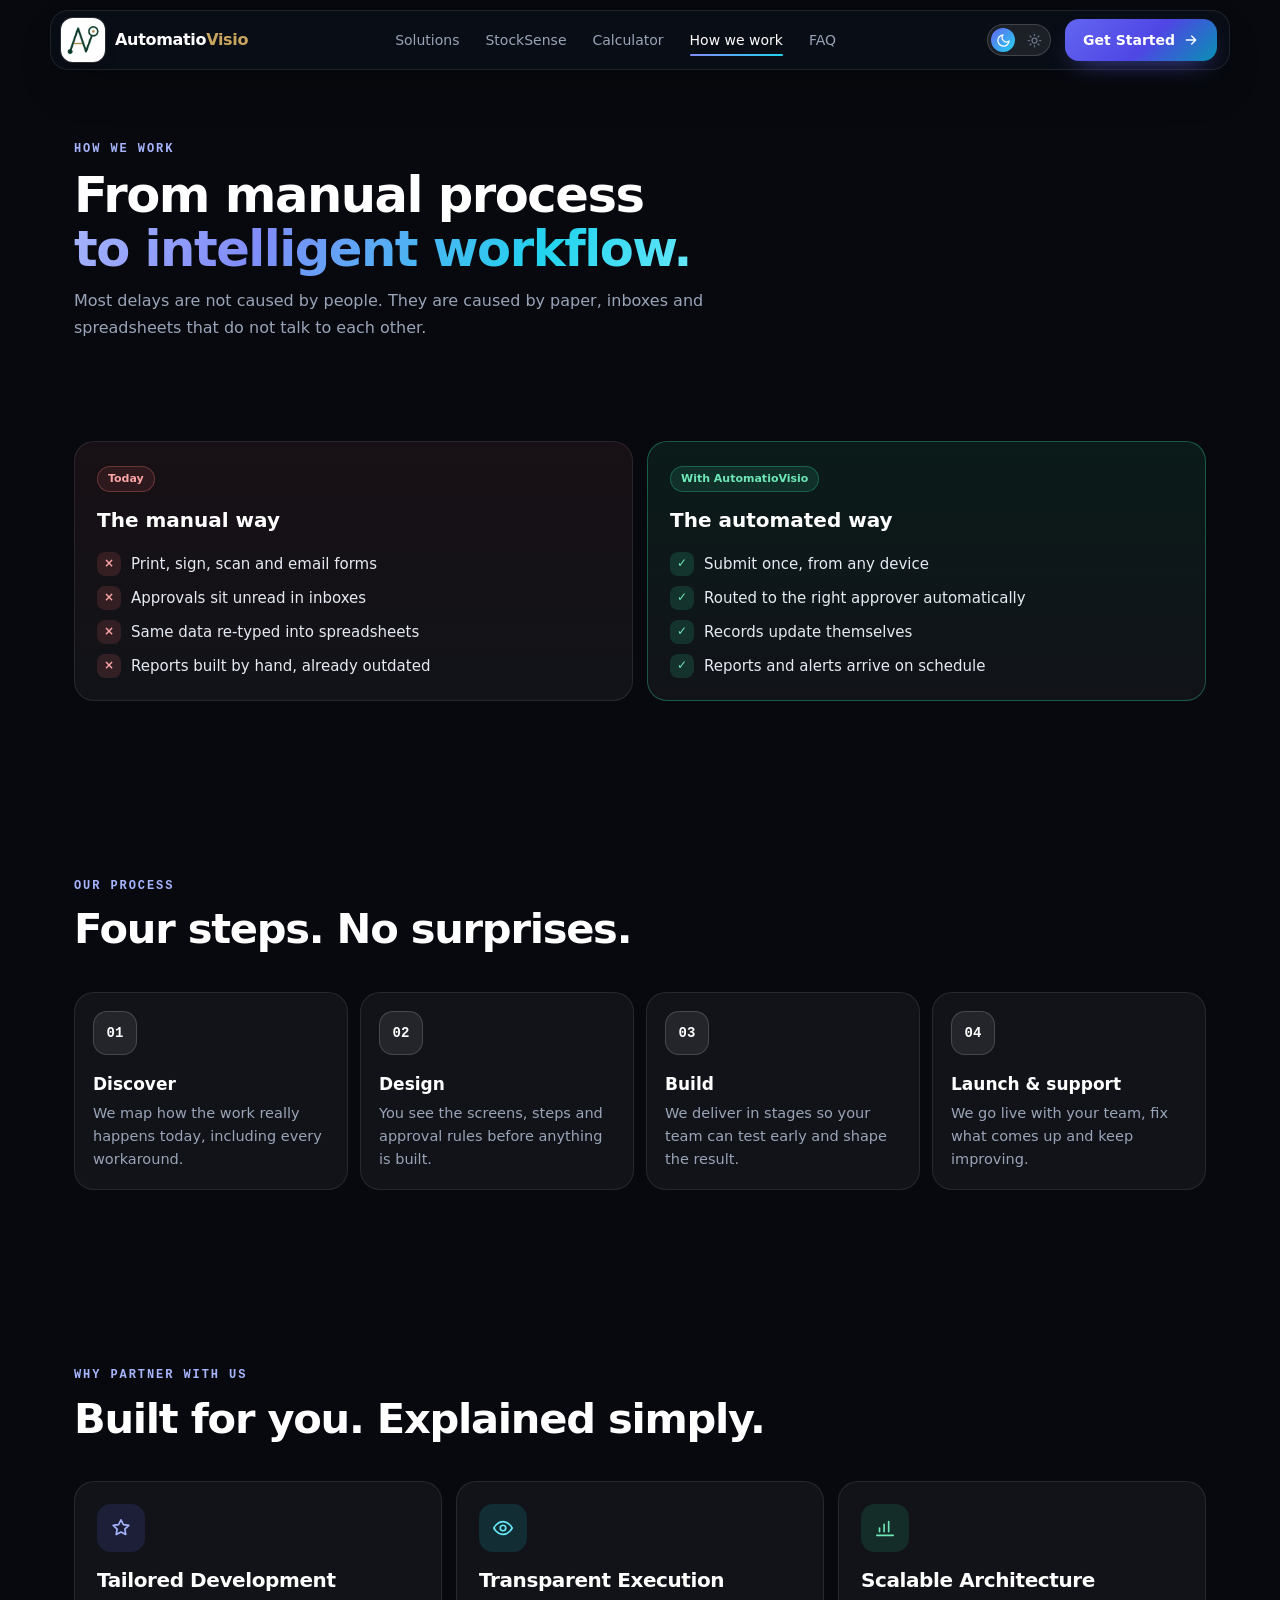
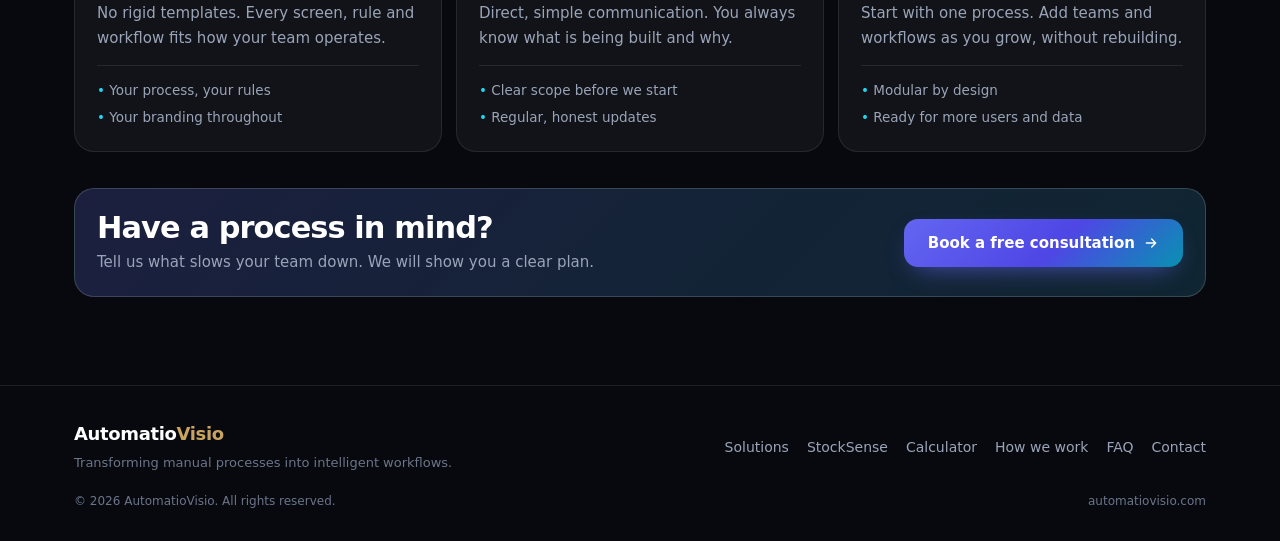
==== about.html @ 2e33ec56 "Update about.html" ====
<!DOCTYPE html>
<html lang="en">
<head>
  <meta charset="UTF-8">
  <meta name="viewport" content="width=device-width, initial-scale=1.0, viewport-fit=cover">
  <title>How we work | AutomatioVisio</title>
  <meta name="description" content="From manual process to intelligent workflow: how AutomatioVisio discovers, designs, builds and supports automation for your business.">
  <meta name="theme-color" content="#07090E">
  <script>
    (function () {
      var d = document.documentElement;
      try { if (localStorage.getItem("av-theme") === "light") d.classList.add("light"); } catch (e) {}
      d.classList.add("js");
      setTimeout(function () { if (!window.__avReady) d.classList.remove("js"); }, 3000);
    })();
  </script>
  <style>@import url("styles.css?v=17");</style>
  <script>
    document.head.appendChild(Object.assign(document.createElement("link"), { rel: "icon", type: "image/svg+xml", href: "favicon.svg" }));
  </script>
</head>
<body data-page="about">
  <!-- ================= NAVIGATION ================= -->
  <header class="header" id="header">
    <nav class="nav" aria-label="Main navigation">
      <button type="button" class="brand" data-href="index.html" aria-label="AutomatioVisio home"><span class="brand-mark" role="img" aria-label="AutomatioVisio logo"></span><span class="brand-name">Automatio<span>Visio</span></span></button>

      <div class="nav-links">
        <button type="button" class="nav-link" data-href="index.html#solutions">Solutions</button>
        <button type="button" class="nav-link" data-href="index.html#stocksense">StockSense</button>
        <button type="button" class="nav-link" data-nav="calculator" data-href="calculator.html">Calculator</button>
        <button type="button" class="nav-link" data-nav="about" data-href="about.html">How we work</button>
        <button type="button" class="nav-link" data-nav="faq" data-href="faq.html">FAQ</button>
      </div>

      <div class="nav-actions">
        <button type="button" class="theme-toggle" id="themeToggle" aria-label="Switch to day mode" title="Day / night mode">
          <span class="tt-track">
            <span class="tt-moon"><svg viewBox="0 0 24 24"><path d="M21 12.8A9 9 0 1 1 11.2 3a7 7 0 0 0 9.8 9.8z"/></svg></span><span class="tt-sun"><svg viewBox="0 0 24 24"><circle cx="12" cy="12" r="4"/><path d="M12 2v2M12 20v2M4.9 4.9l1.4 1.4M17.7 17.7l1.4 1.4M2 12h2M20 12h2M4.9 19.1l1.4-1.4M17.7 6.3l1.4-1.4"/></svg></span>
            <span class="tt-knob"></span>
          </span>
        </button>
        <button type="button" class="btn btn-primary sm nav-cta" data-href="index.html#contact">Get Started <svg viewBox="0 0 24 24"><path d="M5 12h14M13 6l6 6-6 6"/></svg></button>
        <button type="button" class="menu-btn" id="menuBtn" aria-label="Open menu" aria-expanded="false" aria-controls="mobileMenu"><i></i><i></i><i></i></button>
      </div>
    </nav>

    <div class="menu" id="mobileMenu">
      <button type="button" class="m-link" data-href="index.html#solutions">Solutions <span>01</span></button>
      <button type="button" class="m-link" data-href="index.html#stocksense">StockSense <span>02</span></button>
      <button type="button" class="m-link" data-href="calculator.html">Savings calculator <span>03</span></button>
      <button type="button" class="m-link" data-href="about.html">How we work <span>04</span></button>
      <button type="button" class="m-link" data-href="faq.html">FAQ <span>05</span></button>
      <button type="button" class="btn btn-primary" data-href="index.html#contact">Get Started</button>
    </div>
  </header>

  <main id="top">
    <section class="page-hero">
      <div class="container">
        <p class="eyebrow">How we work</p>
        <h1>From manual process<br><span class="grad">to intelligent workflow.</span></h1>
        <p class="sub">Most delays are not caused by people. They are caused by paper, inboxes and spreadsheets that do not talk to each other.</p>
      </div>
    </section>

    <section class="section">
      <div class="container">
        <div class="compare">
          <div class="cmp bad">
            <span class="chip chip-red">Today</span>
            <h3>The manual way</h3>
            <ul>
              <li><span class="mark">×</span>Print, sign, scan and email forms</li>
              <li><span class="mark">×</span>Approvals sit unread in inboxes</li>
              <li><span class="mark">×</span>Same data re-typed into spreadsheets</li>
              <li><span class="mark">×</span>Reports built by hand, already outdated</li>
            </ul>
          </div>
          <div class="cmp good">
            <span class="chip chip-green">With AutomatioVisio</span>
            <h3>The automated way</h3>
            <ul>
              <li><span class="mark">✓</span>Submit once, from any device</li>
              <li><span class="mark">✓</span>Routed to the right approver automatically</li>
              <li><span class="mark">✓</span>Records update themselves</li>
              <li><span class="mark">✓</span>Reports and alerts arrive on schedule</li>
            </ul>
          </div>
        </div>
      </div>
    </section>

    <section class="section">
      <div class="container">
        <div class="sec-head">
          <p class="eyebrow">Our process</p>
          <h2>Four steps. No surprises.</h2>
        </div>
        <div class="steps">
          <div class="step"><span class="step-num">01</span><div><h3>Discover</h3><p>We map how the work really happens today, including every workaround.</p></div></div>
          <div class="step"><span class="step-num">02</span><div><h3>Design</h3><p>You see the screens, steps and approval rules before anything is built.</p></div></div>
          <div class="step"><span class="step-num">03</span><div><h3>Build</h3><p>We deliver in stages so your team can test early and shape the result.</p></div></div>
          <div class="step"><span class="step-num">04</span><div><h3>Launch &amp; support</h3><p>We go live with your team, fix what comes up and keep improving.</p></div></div>
        </div>
      </div>
    </section>

    <section class="section">
      <div class="container">
        <div class="sec-head">
          <p class="eyebrow">Why partner with us</p>
          <h2>Built for you. Explained simply.</h2>
        </div>
        <div class="why">
          <article class="card">
            <span class="why-icon fi i"><svg viewBox="0 0 24 24"><path d="M12 3l2.6 5.3 5.9.9-4.3 4.1 1 5.8L12 16.4l-5.2 2.7 1-5.8-4.3-4.1 5.9-.9z"/></svg></span>
            <h3>Tailored Development</h3>
            <p>No rigid templates. Every screen, rule and workflow fits how your team operates.</p>
            <ul><li>Your process, your rules</li><li>Your branding throughout</li></ul>
          </article>
          <article class="card">
            <span class="why-icon fi c"><svg viewBox="0 0 24 24"><path d="M2 12s3.6-7 10-7 10 7 10 7-3.6 7-10 7S2 12 2 12z"/><circle cx="12" cy="12" r="3"/></svg></span>
            <h3>Transparent Execution</h3>
            <p>Direct, simple communication. You always know what is being built and why.</p>
            <ul><li>Clear scope before we start</li><li>Regular, honest updates</li></ul>
          </article>
          <article class="card">
            <span class="why-icon fi g"><svg viewBox="0 0 24 24"><path d="M3 20h18"/><path d="M6 16v-4M11 16V8M16 16V5"/></svg></span>
            <h3>Scalable Architecture</h3>
            <p>Start with one process. Add teams and workflows as you grow, without rebuilding.</p>
            <ul><li>Modular by design</li><li>Ready for more users and data</li></ul>
          </article>
        </div>

        <div class="band-wrap">
      <div class="band">
        <div><h2>Have a process in mind?</h2><p>Tell us what slows your team down. We will show you a clear plan.</p></div>
        <button type="button" class="btn btn-primary" data-href="index.html#contact">Book a free consultation <svg viewBox="0 0 24 24"><path d="M5 12h14M13 6l6 6-6 6"/></svg></button>
      </div>
        </div>
      </div>
    </section>
  </main>

  <!-- ================= FOOTER ================= -->
  <footer class="footer">
    <div class="container">
      <div class="f-grid">
        <div>
          <p class="f-brand">Automatio<span>Visio</span></p>
          <p class="f-tag">Transforming manual processes into intelligent workflows.</p>
        </div>
        <div class="f-links">
          <button type="button" data-href="index.html#solutions">Solutions</button>
          <button type="button" data-href="index.html#stocksense">StockSense</button>
          <button type="button" data-href="calculator.html">Calculator</button>
          <button type="button" data-href="about.html">How we work</button>
          <button type="button" data-href="faq.html">FAQ</button>
          <button type="button" data-href="index.html#contact">Contact</button>
        </div>
      </div>
      <div class="f-bottom"><p>© <span id="year">2026</span> AutomatioVisio. All rights reserved.</p><p>automatiovisio.com</p></div>
    </div>
  </footer>

  <button type="button" class="to-top" id="toTop" aria-label="Back to top"><svg viewBox="0 0 24 24"><path d="M6 15l6-6 6 6"/></svg></button>
  <div class="toast" id="toast" role="status"></div>
  <script>
    document.body.appendChild(Object.assign(document.createElement("script"), { src: "script.js?v=17" }));
  </script>
</body>
</html>
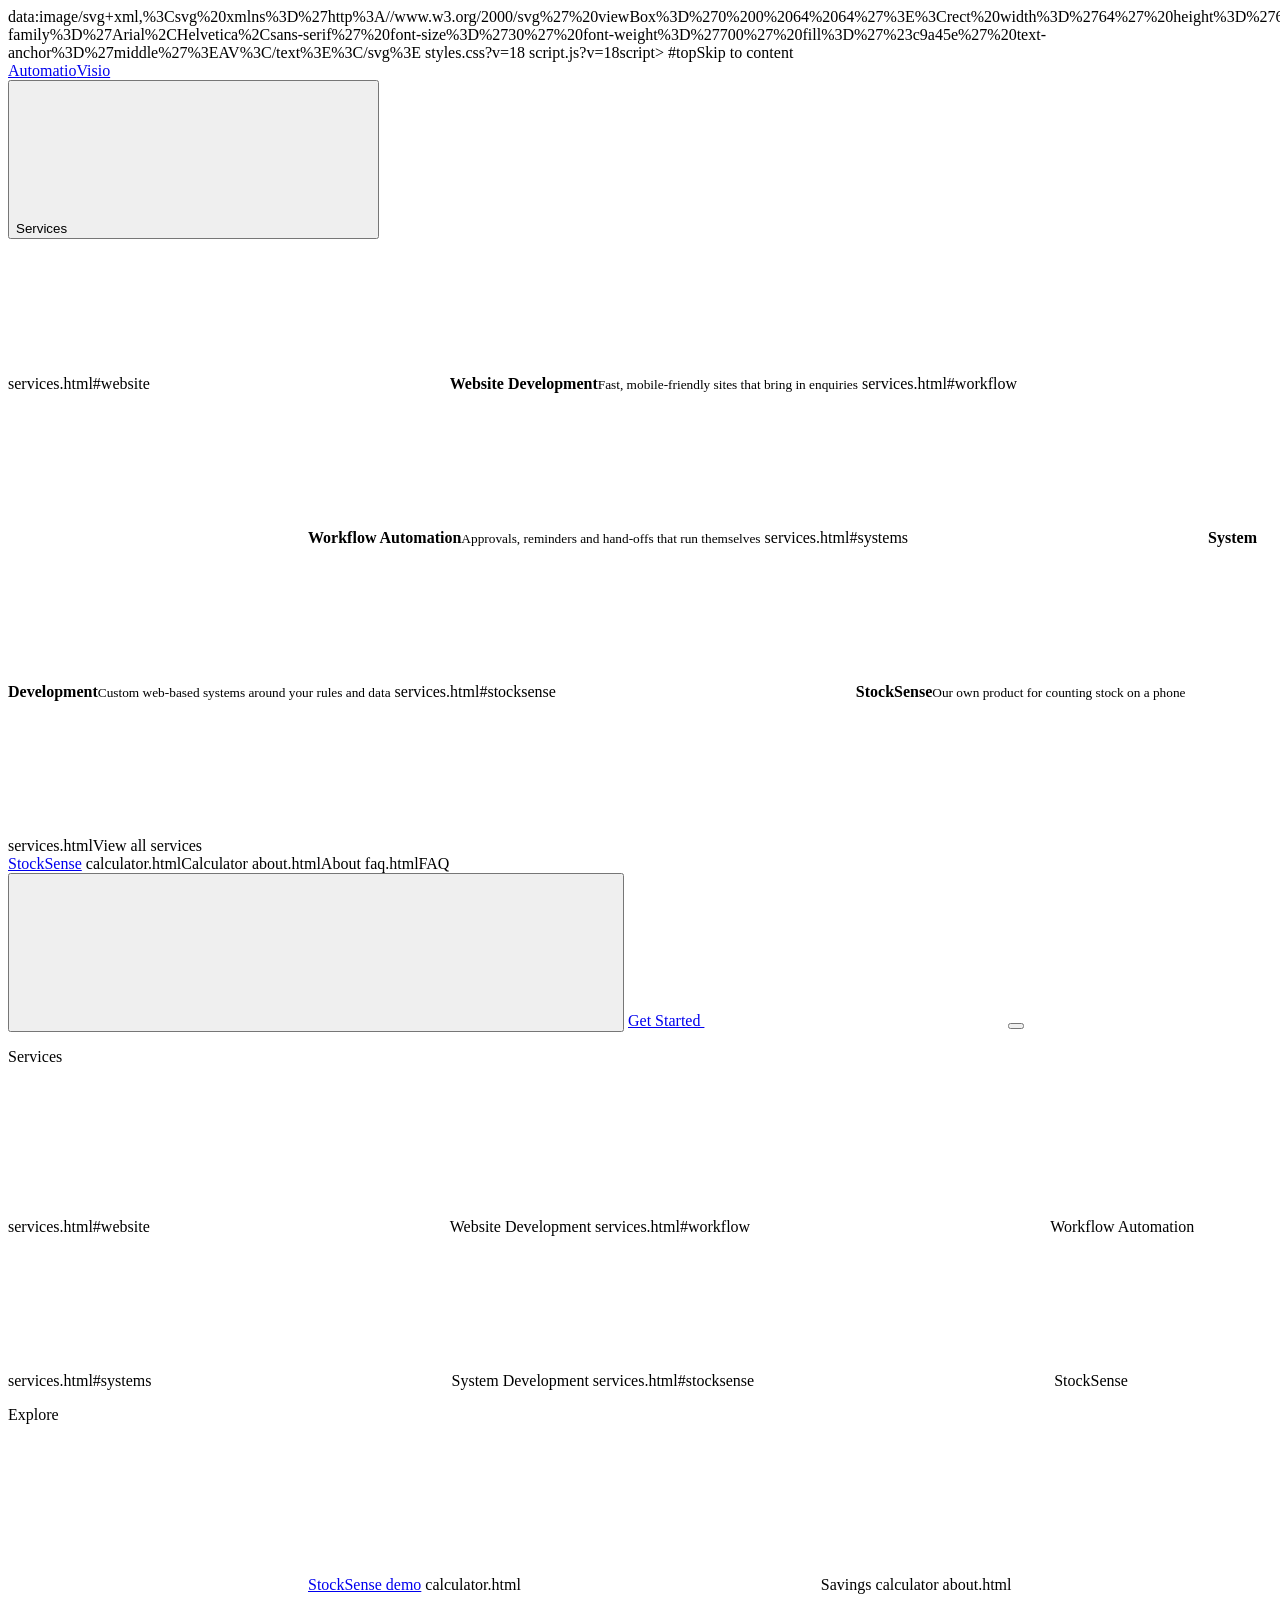
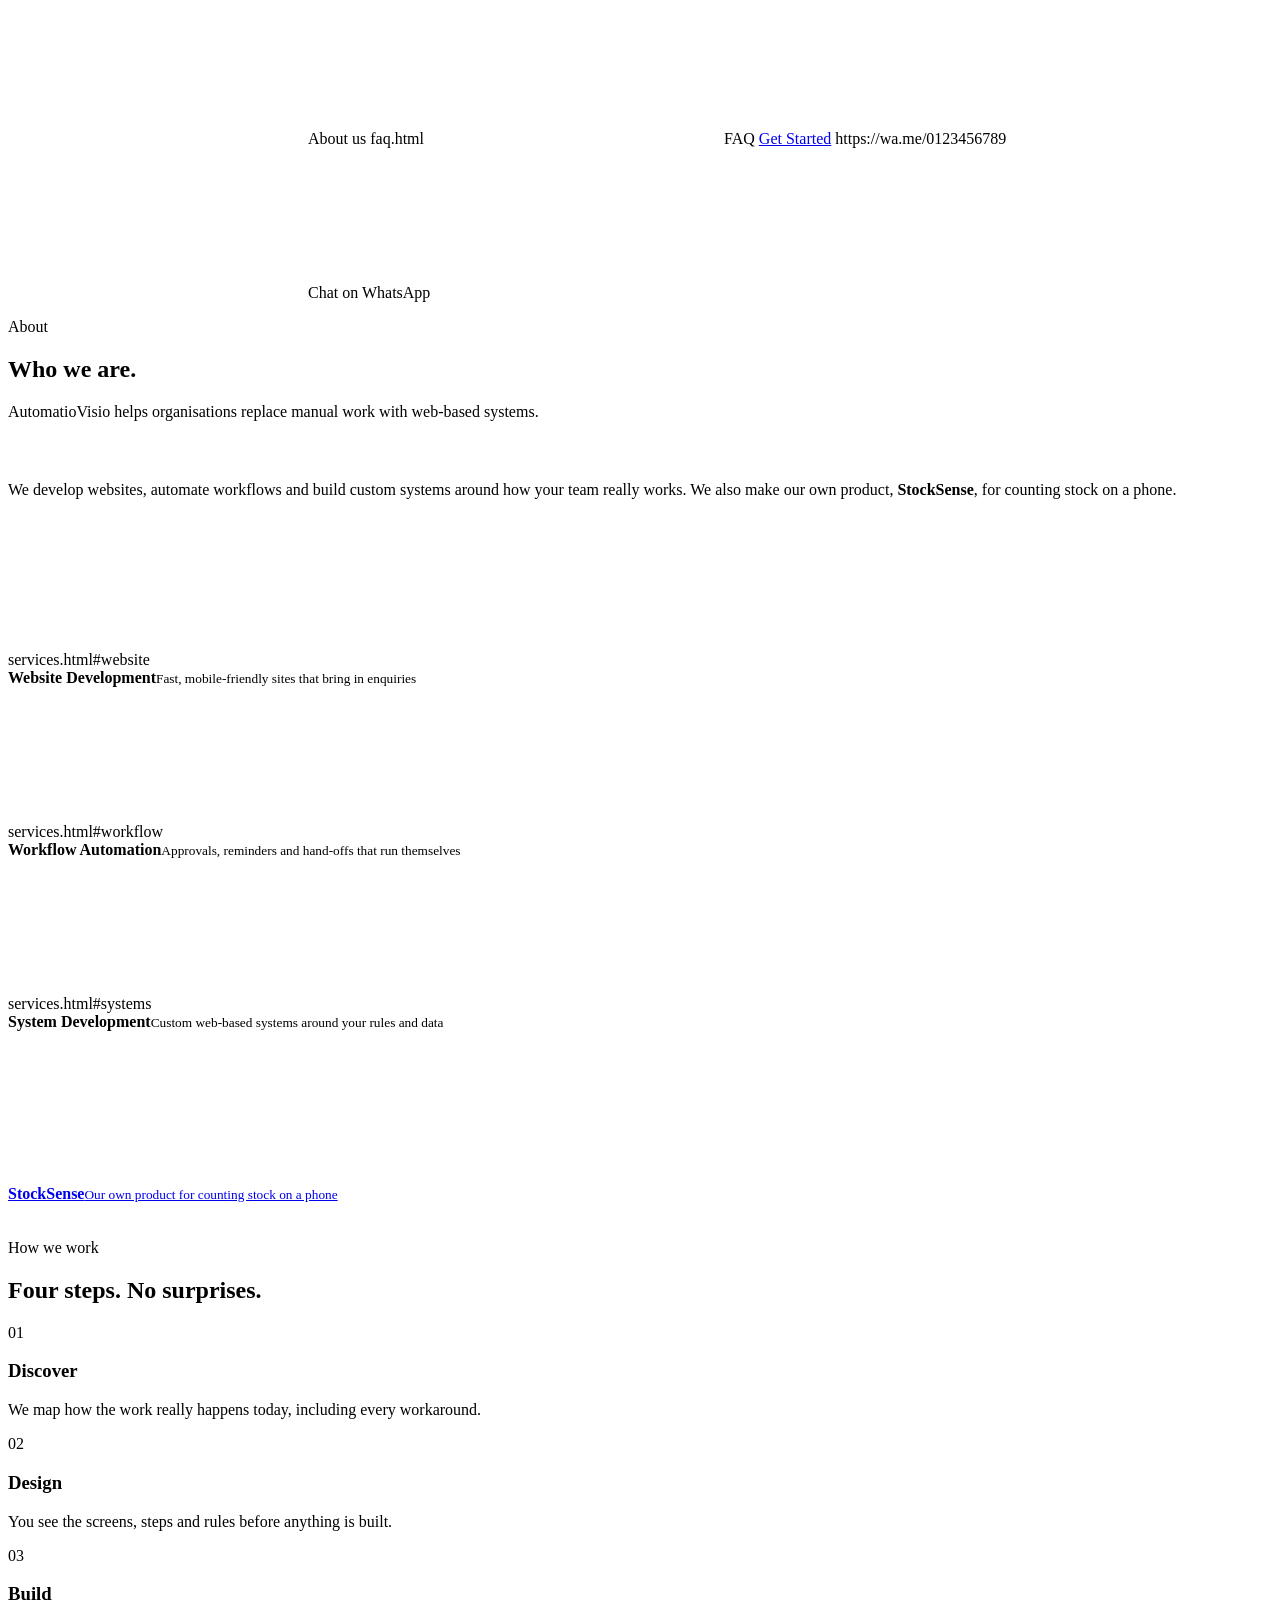
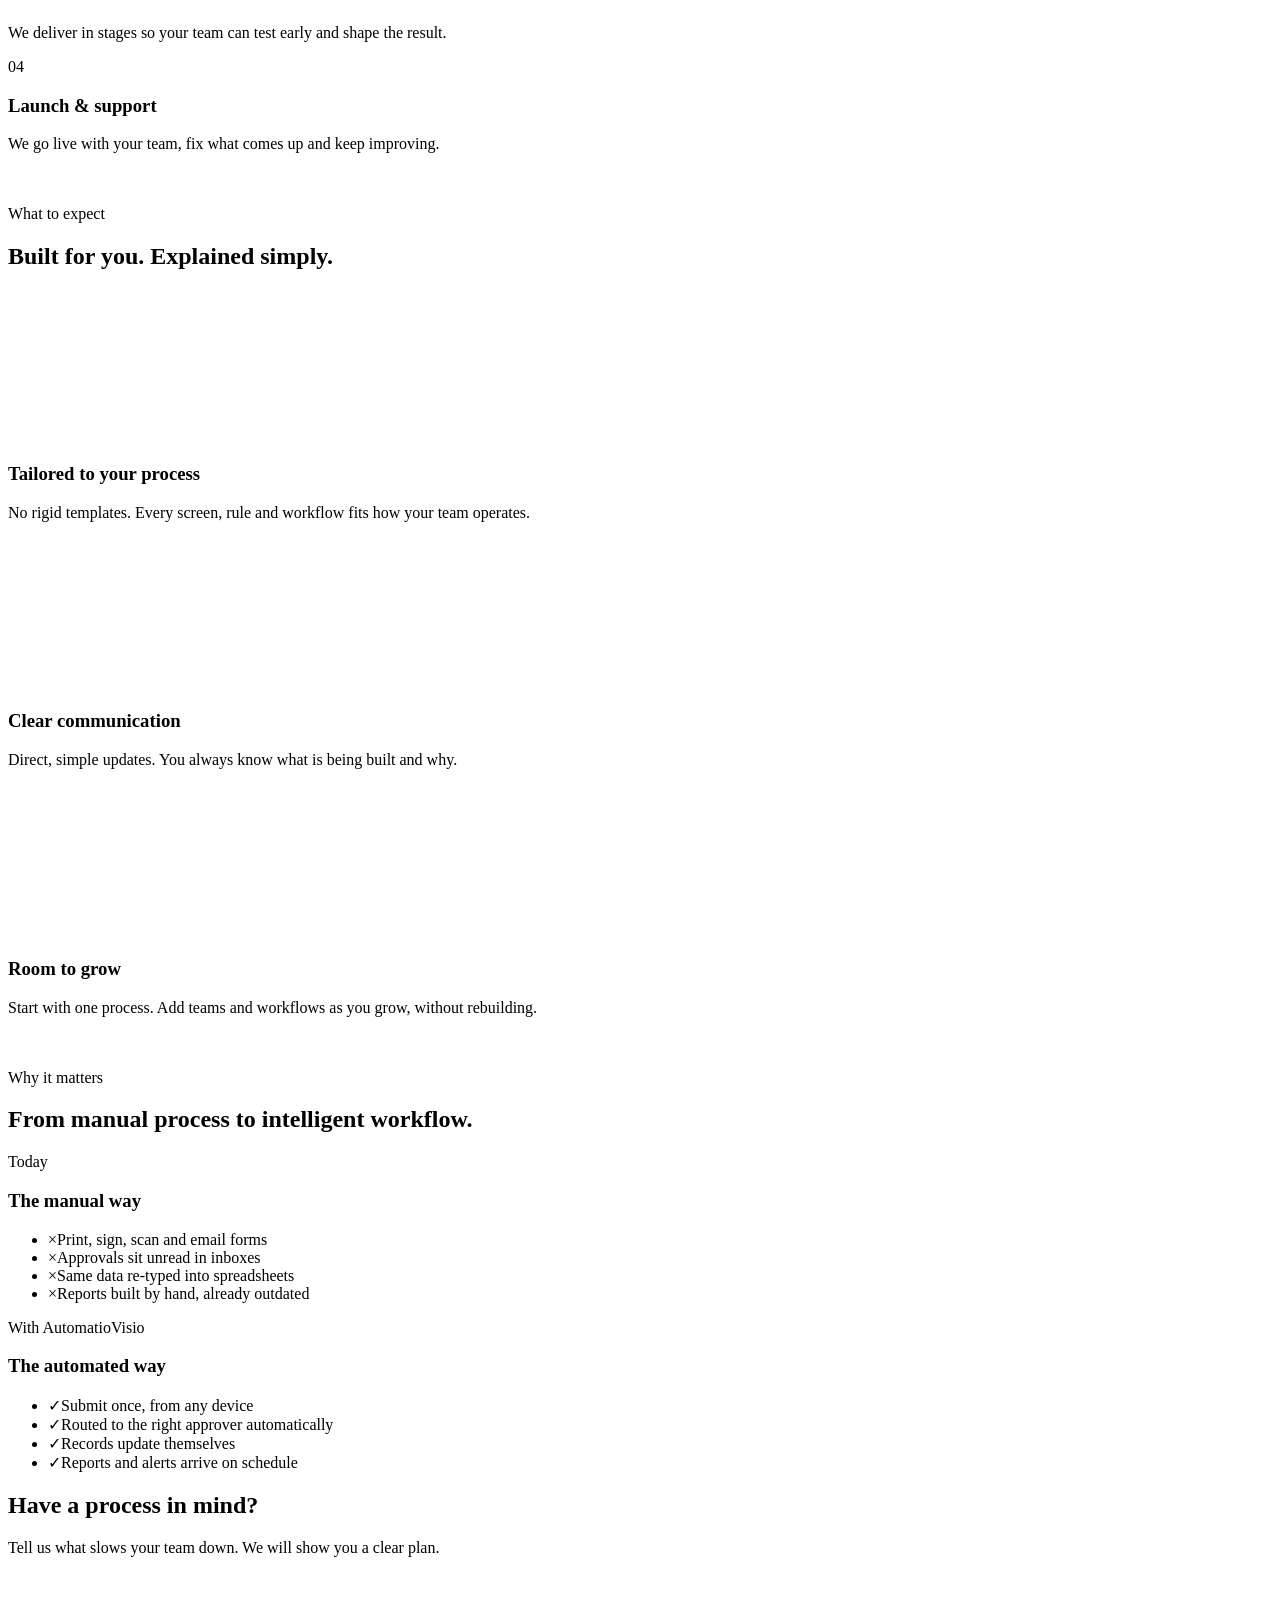
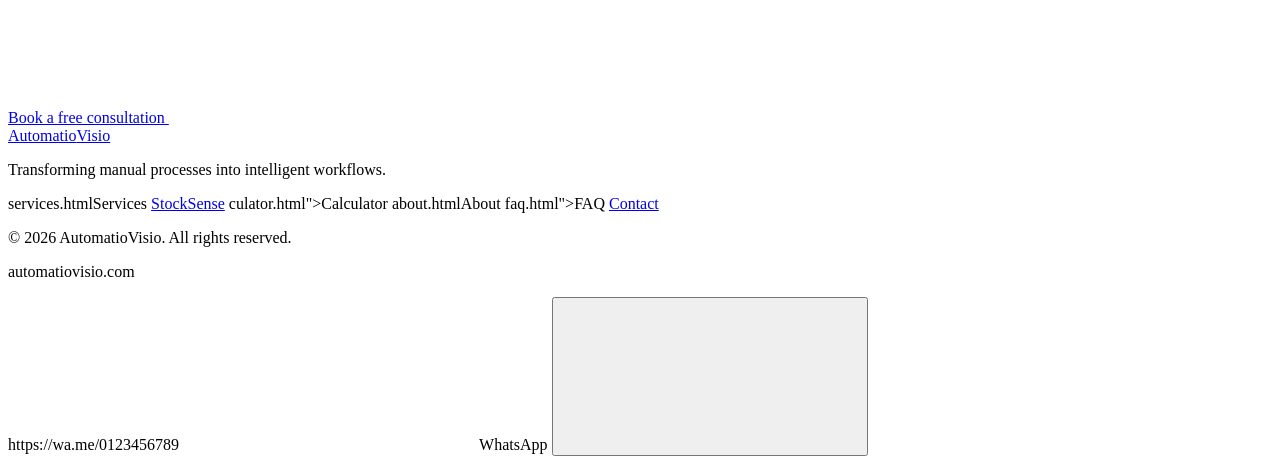
==== commit 8f162099: "Update about.html" ====
--- a/about.html
+++ b/about.html
@@ -3,9 +3,14 @@
 <head>
   <meta charset="UTF-8">
   <meta name="viewport" content="width=device-width, initial-scale=1.0, viewport-fit=cover">
-  <title>How we work | AutomatioVisio</title>
-  <meta name="description" content="From manual process to intelligent workflow: how AutomatioVisio discovers, designs, builds and supports automation for your business.">
+  <title>About | AutomatioVisio</title>
+  <meta name="description" content="Who AutomatioVisio is and how we work: websites, workflow automation, custom systems and our own product, StockSense.">
   <meta name="theme-color" content="#07090E">
+  <meta property="og:type" content="website">
+  <meta property="og:site_name" content="AutomatioVisio">
+  <meta property="og:title" content="About | AutomatioVisio">
+  <meta property="og:description" content="Who AutomatioVisio is and how we work: websites, workflow automation, custom systems and our own product, StockSense.">
+  data:image/svg+xml,%3Csvg%20xmlns%3D%27http%3A//www.w3.org/2000/svg%27%20viewBox%3D%270%200%2064%2064%27%3E%3Crect%20width%3D%2764%27%20height%3D%2764%27%20rx%3D%2714%27%20fill%3D%27%23083828%27/%3E%3Ctext%20x%3D%2732%27%20y%3D%2743%27%20font-family%3D%27Arial%2CHelvetica%2Csans-serif%27%20font-size%3D%2730%27%20font-weight%3D%27700%27%20fill%3D%27%23c9a45e%27%20text-anchor%3D%27middle%27%3EAV%3C/text%3E%3C/svg%3E
   <script>
     (function () {
       var d = document.documentElement;
@@ -14,160 +19,150 @@
       setTimeout(function () { if (!window.__avReady) d.classList.remove("js"); }, 3000);
     })();
   </script>
-  <style>@import url("styles.css?v=17");</style>
-  <script>
-    document.head.appendChild(Object.assign(document.createElement("link"), { rel: "icon", type: "image/svg+xml", href: "favicon.svg" }));
-  </script>
+  styles.css?v=18
+  script.js?v=18script>
 </head>
 <body data-page="about">
-  <!-- ================= NAVIGATION ================= -->
+  #topSkip to content</a>
+  <div class="progress" id="progress" aria-hidden="true"></div>
   <header class="header" id="header">
     <nav class="nav" aria-label="Main navigation">
-      <button type="button" class="brand" data-href="index.html" aria-label="AutomatioVisio home"><span class="brand-mark" role="img" aria-label="AutomatioVisio logo"></span><span class="brand-name">Automatio<span>Visio</span></span></button>
+      <a class="brand" href="index.html" aria-label="AutomatioVisio, back to the home page" title="Back to the home page">
+        <span class="brand-mark" role="img" aria-label="AutomatioVisio logo"></span><span class="brand-name">Automatio<span>Visio</span></span>
+      </a>
 
-      <div class="nav-links">
-        <button type="button" class="nav-link" data-href="index.html#solutions">Solutions</button>
-        <button type="button" class="nav-link" data-href="index.html#stocksense">StockSense</button>
-        <button type="button" class="nav-link" data-nav="calculator" data-href="calculator.html">Calculator</button>
-        <button type="button" class="nav-link" data-nav="about" data-href="about.html">How we work</button>
-        <button type="button" class="nav-link" data-nav="faq" data-href="faq.html">FAQ</button>
+      <div class="nav-links" id="navLinks">
+        <span class="nav-pill" aria-hidden="true"></span>
+        <div class="dd" id="dd">
+          <button type="button" class="nav-link dd-btn" data-nav="services" data-spy="services" aria-expanded="false" aria-haspopup="true" aria-controls="ddPanel">Services <svg class="i" aria-hidden="true">#i-chev</svg></button>
+          <div class="dd-panel" id="ddPanel" role="group" aria-label="Services">
+            <div class="dd-grid">
+            services.html#website<span class="fi i"><svg class="i" aria-hidden="true">#i-globe</svg></span><span><b>Website Development</b><small>Fast, mobile-friendly sites that bring in enquiries</small></span></a>
+            services.html#workflow<span class="fi c"><svg class="i" aria-hidden="true">#i-flow</svg></span><span><b>Workflow Automation</b><small>Approvals, reminders and hand-offs that run themselves</small></span></a>
+            services.html#systems<span class="fi g"><svg class="i" aria-hidden="true">#i-layers"/></svg></span><span><b>System Development</b><small>Custom web-based systems around your rules and data</small></span></a>
+            services.html#stocksense<span class="fi a"><svg class="i" aria-hidden="true">#i-box"/></svg></span><span><b>StockSense</b><small>Our own product for counting stock on a phone</small></span></a>
+            </div>
+            services.htmlView all services <svg class="i" aria-hidden="true">#i-arrow</svg></a>
+          </div>
+        </div>
+        <a class="nav-link" data-nav="stocksense" data-spy="stocksense" href="index.html#stocksense">StockSense</a>
+        calculator.htmlCalculator</a>
+        about.htmlAbout</a>
+        faq.htmlFAQ</a>
       </div>
 
       <div class="nav-actions">
         <button type="button" class="theme-toggle" id="themeToggle" aria-label="Switch to day mode" title="Day / night mode">
-          <span class="tt-track">
-            <span class="tt-moon"><svg viewBox="0 0 24 24"><path d="M21 12.8A9 9 0 1 1 11.2 3a7 7 0 0 0 9.8 9.8z"/></svg></span><span class="tt-sun"><svg viewBox="0 0 24 24"><circle cx="12" cy="12" r="4"/><path d="M12 2v2M12 20v2M4.9 4.9l1.4 1.4M17.7 17.7l1.4 1.4M2 12h2M20 12h2M4.9 19.1l1.4-1.4M17.7 6.3l1.4-1.4"/></svg></span>
-            <span class="tt-knob"></span>
-          </span>
+          <span class="tt-track"><span class="tt-moon"><svg class="i" aria-hidden="true">on"/></svg></span><span class="tt-sun"><svg class="i" aria-hidden="true">-sun"/></svg></span><span class="tt-knob"></span></span>
         </button>
-        <button type="button" class="btn btn-primary sm nav-cta" data-href="index.html#contact">Get Started <svg viewBox="0 0 24 24"><path d="M5 12h14M13 6l6 6-6 6"/></svg></button>
+        <a class="btn btn-primary sm nav-cta" href="index.html#contact">Get Started <svg class="i" aria-hidden="true">row"/></svg></a>
         <button type="button" class="menu-btn" id="menuBtn" aria-label="Open menu" aria-expanded="false" aria-controls="mobileMenu"><i></i><i></i><i></i></button>
       </div>
     </nav>
 
     <div class="menu" id="mobileMenu">
-      <button type="button" class="m-link" data-href="index.html#solutions">Solutions <span>01</span></button>
-      <button type="button" class="m-link" data-href="index.html#stocksense">StockSense <span>02</span></button>
-      <button type="button" class="m-link" data-href="calculator.html">Savings calculator <span>03</span></button>
-      <button type="button" class="m-link" data-href="about.html">How we work <span>04</span></button>
-      <button type="button" class="m-link" data-href="faq.html">FAQ <span>05</span></button>
-      <button type="button" class="btn btn-primary" data-href="index.html#contact">Get Started</button>
+      <p class="m-group">Services</p>
+      services.html#website<span class="fi i"><svg class="i" aria-hidden="true">#i-globe</svg></span>Website Development</a>
+      services.html#workflow<span class="fi c"><svg class="i" aria-hidden="true">i-flow"/></svg></span>Workflow Automation</a>
+      services.html#systems<span class="fi g"><svg class="i" aria-hidden="true">layers"/></svg></span>System Development</a>
+      services.html#stocksense<span class="fi a"><svg class="i" aria-hidden="true">#i-box</svg></span>StockSense</a>
+      <p class="m-group">Explore</p>
+      <a class="m-link" href="index.html#stocksense"><span class="fi a"><svg class="i" aria-hidden="true">box"/></svg></span>StockSense demo</a>
+      calculator.html<span class="fi g"><svg class="i" aria-hidden="true">#i-chart"/></svg></span>Savings calculator</a>
+      about.html<span class="fi i"><svg class="i" aria-hidden="true">#i-star</svg></span>About us</a>
+      faq.html<span class="fi c"><svg class="i" aria-hidden="true">#i-list"/></svg></span>FAQ</a>
+      <a class="btn btn-primary" href="index.html#contact">Get Started</a>
+      https://wa.me/0123456789<svg class="i" aria-hidden="true">wa"/></svg>Chat on WhatsApp</a>
     </div>
   </header>
 
   <main id="top">
     <section class="page-hero">
       <div class="container">
-        <p class="eyebrow">How we work</p>
-        <h1>From manual process<br><span class="grad">to intelligent workflow.</span></h1>
-        <p class="sub">Most delays are not caused by people. They are caused by paper, inboxes and spreadsheets that do not talk to each other.</p>
+        <p class="eyebrow">About</p>
+        <h1>Who <span class="grad">we are.</span></h1>
+        <p class="sub">AutomatioVisio helps organisations replace manual work with web-based systems.</p>
       </div>
     </section>
 
-    <section class="section">
+    <section class="section" style="padding-top:28px;padding-bottom:20px">
       <div class="container">
-        <div class="compare">
-          <div class="cmp bad">
-            <span class="chip chip-red">Today</span>
-            <h3>The manual way</h3>
-            <ul>
-              <li><span class="mark">×</span>Print, sign, scan and email forms</li>
-              <li><span class="mark">×</span>Approvals sit unread in inboxes</li>
-              <li><span class="mark">×</span>Same data re-typed into spreadsheets</li>
-              <li><span class="mark">×</span>Reports built by hand, already outdated</li>
-            </ul>
-          </div>
-          <div class="cmp good">
-            <span class="chip chip-green">With AutomatioVisio</span>
-            <h3>The automated way</h3>
-            <ul>
-              <li><span class="mark">✓</span>Submit once, from any device</li>
-              <li><span class="mark">✓</span>Routed to the right approver automatically</li>
-              <li><span class="mark">✓</span>Records update themselves</li>
-              <li><span class="mark">✓</span>Reports and alerts arrive on schedule</li>
-            </ul>
-          </div>
+        <p class="statement">We develop websites, automate workflows and build custom systems around how your team really works. We also make our own product, <b>StockSense</b>, for counting stock on a phone.</p>
+        <div class="mini-offers">
+          services.html#website<span class="fi i"><svg class="i" aria-hidden="true">-globe"/></svg></span><div><b>Website Development</b><small>Fast, mobile-friendly sites that bring in enquiries</small></div></a>
+          services.html#workflow<span class="fi c"><svg class="i" aria-hidden="true">#i-flow</svg></span><div><b>Workflow Automation</b><small>Approvals, reminders and hand-offs that run themselves</small></div></a>
+          services.html#systems<span class="fi g"><svg class="i" aria-hidden="true">#i-layers"/></svg></span><div><b>System Development</b><small>Custom web-based systems around your rules and data</small></div></a>
+          <a class="offer" href="index.html#stocksense"><span class="fi a"><svg class="i" aria-hidden="true">-box"/></svg></span><div><b>StockSense</b><small>Our own product for counting stock on a phone</small></div></a>
         </div>
       </div>
     </section>
 
     <section class="section">
       <div class="container">
-        <div class="sec-head">
-          <p class="eyebrow">Our process</p>
-          <h2>Four steps. No surprises.</h2>
-        </div>
+        <div class="sec-head"><p class="eyebrow">How we work</p><h2>Four steps. No surprises.</h2></div>
         <div class="steps">
           <div class="step"><span class="step-num">01</span><div><h3>Discover</h3><p>We map how the work really happens today, including every workaround.</p></div></div>
-          <div class="step"><span class="step-num">02</span><div><h3>Design</h3><p>You see the screens, steps and approval rules before anything is built.</p></div></div>
+          <div class="step"><span class="step-num">02</span><div><h3>Design</h3><p>You see the screens, steps and rules before anything is built.</p></div></div>
           <div class="step"><span class="step-num">03</span><div><h3>Build</h3><p>We deliver in stages so your team can test early and shape the result.</p></div></div>
           <div class="step"><span class="step-num">04</span><div><h3>Launch &amp; support</h3><p>We go live with your team, fix what comes up and keep improving.</p></div></div>
         </div>
       </div>
     </section>
 
-    <section class="section">
+    <section class="section" style="padding-top:20px">
       <div class="container">
-        <div class="sec-head">
-          <p class="eyebrow">Why partner with us</p>
-          <h2>Built for you. Explained simply.</h2>
+        <div class="sec-head"><p class="eyebrow">What to expect</p><h2>Built for you. Explained simply.</h2></div>
+        <div class="who">
+          <article class="card"><span class="fi i"><svg class="i" aria-hidden="true">target"/></svg></span><h3>Tailored to your process</h3><p>No rigid templates. Every screen, rule and workflow fits how your team operates.</p></article>
+          <article class="card"><span class="fi c"><svg class="i" aria-hidden="true">-eye"/></svg></span><h3>Clear communication</h3><p>Direct, simple updates. You always know what is being built and why.</p></article>
+          <article class="card"><span class="fi g"><svg class="i" aria-hidden="true">-star"/></svg></span><h3>Room to grow</h3><p>Start with one process. Add teams and workflows as you grow, without rebuilding.</p></article>
         </div>
-        <div class="why">
-          <article class="card">
-            <span class="why-icon fi i"><svg viewBox="0 0 24 24"><path d="M12 3l2.6 5.3 5.9.9-4.3 4.1 1 5.8L12 16.4l-5.2 2.7 1-5.8-4.3-4.1 5.9-.9z"/></svg></span>
-            <h3>Tailored Development</h3>
-            <p>No rigid templates. Every screen, rule and workflow fits how your team operates.</p>
-            <ul><li>Your process, your rules</li><li>Your branding throughout</li></ul>
-          </article>
-          <article class="card">
-            <span class="why-icon fi c"><svg viewBox="0 0 24 24"><path d="M2 12s3.6-7 10-7 10 7 10 7-3.6 7-10 7S2 12 2 12z"/><circle cx="12" cy="12" r="3"/></svg></span>
-            <h3>Transparent Execution</h3>
-            <p>Direct, simple communication. You always know what is being built and why.</p>
-            <ul><li>Clear scope before we start</li><li>Regular, honest updates</li></ul>
-          </article>
-          <article class="card">
-            <span class="why-icon fi g"><svg viewBox="0 0 24 24"><path d="M3 20h18"/><path d="M6 16v-4M11 16V8M16 16V5"/></svg></span>
-            <h3>Scalable Architecture</h3>
-            <p>Start with one process. Add teams and workflows as you grow, without rebuilding.</p>
-            <ul><li>Modular by design</li><li>Ready for more users and data</li></ul>
-          </article>
+      </div>
+    </section>
+
+    <section class="section" style="padding-top:20px">
+      <div class="container">
+        <div class="sec-head"><p class="eyebrow">Why it matters</p><h2>From manual process to intelligent workflow.</h2></div>
+        <div class="compare">
+          <div class="cmp bad"><span class="chip chip-red">Today</span><h3>The manual way</h3><ul>
+            <li><span class="mark">×</span>Print, sign, scan and email forms</li><li><span class="mark">×</span>Approvals sit unread in inboxes</li>
+            <li><span class="mark">×</span>Same data re-typed into spreadsheets</li><li><span class="mark">×</span>Reports built by hand, already outdated</li></ul></div>
+          <div class="cmp good"><span class="chip chip-green">With AutomatioVisio</span><h3>The automated way</h3><ul>
+            <li><span class="mark">✓</span>Submit once, from any device</li><li><span class="mark">✓</span>Routed to the right approver automatically</li>
+            <li><span class="mark">✓</span>Records update themselves</li><li><span class="mark">✓</span>Reports and alerts arrive on schedule</li></ul></div>
         </div>
-
         <div class="band-wrap">
       <div class="band">
         <div><h2>Have a process in mind?</h2><p>Tell us what slows your team down. We will show you a clear plan.</p></div>
-        <button type="button" class="btn btn-primary" data-href="index.html#contact">Book a free consultation <svg viewBox="0 0 24 24"><path d="M5 12h14M13 6l6 6-6 6"/></svg></button>
+        <a class="btn btn-primary" href="index.html#contact">Book a free consultation <svg class="i" aria-hidden="true">row"/></svg></a>
       </div>
         </div>
       </div>
     </section>
   </main>
 
-  <!-- ================= FOOTER ================= -->
   <footer class="footer">
     <div class="container">
       <div class="f-grid">
         <div>
-          <p class="f-brand">Automatio<span>Visio</span></p>
+          <a class="f-brand" href="index.html" title="Back to the home page">Automatio<span>Visio</span></a>
           <p class="f-tag">Transforming manual processes into intelligent workflows.</p>
         </div>
         <div class="f-links">
-          <button type="button" data-href="index.html#solutions">Solutions</button>
-          <button type="button" data-href="index.html#stocksense">StockSense</button>
-          <button type="button" data-href="calculator.html">Calculator</button>
-          <button type="button" data-href="about.html">How we work</button>
-          <button type="button" data-href="faq.html">FAQ</button>
-          <button type="button" data-href="index.html#contact">Contact</button>
+          services.htmlServices</a>
+          <a href="index.html#stocksense">StockSense</a>
+          culator.html">Calculator</a>
+          about.htmlAbout</a>
+          faq.html">FAQ</a>
+          <a href="index.html#contact">Contact</a>
         </div>
       </div>
       <div class="f-bottom"><p>© <span id="year">2026</span> AutomatioVisio. All rights reserved.</p><p>automatiovisio.com</p></div>
     </div>
   </footer>
 
-  <button type="button" class="to-top" id="toTop" aria-label="Back to top"><svg viewBox="0 0 24 24"><path d="M6 15l6-6 6 6"/></svg></button>
+  https://wa.me/0123456789<svg class="i" aria-hidden="true">a"/></svg><span>WhatsApp</span></a>
+  <button type="button" class="to-top" id="toTop" aria-label="Back to top"><svg class="i" aria-hidden="true">-up"/></svg></button>
   <div class="toast" id="toast" role="status"></div>
-  <script>
-    document.body.appendChild(Object.assign(document.createElement("script"), { src: "script.js?v=17" }));
-  </script>
 </body>
 </html>
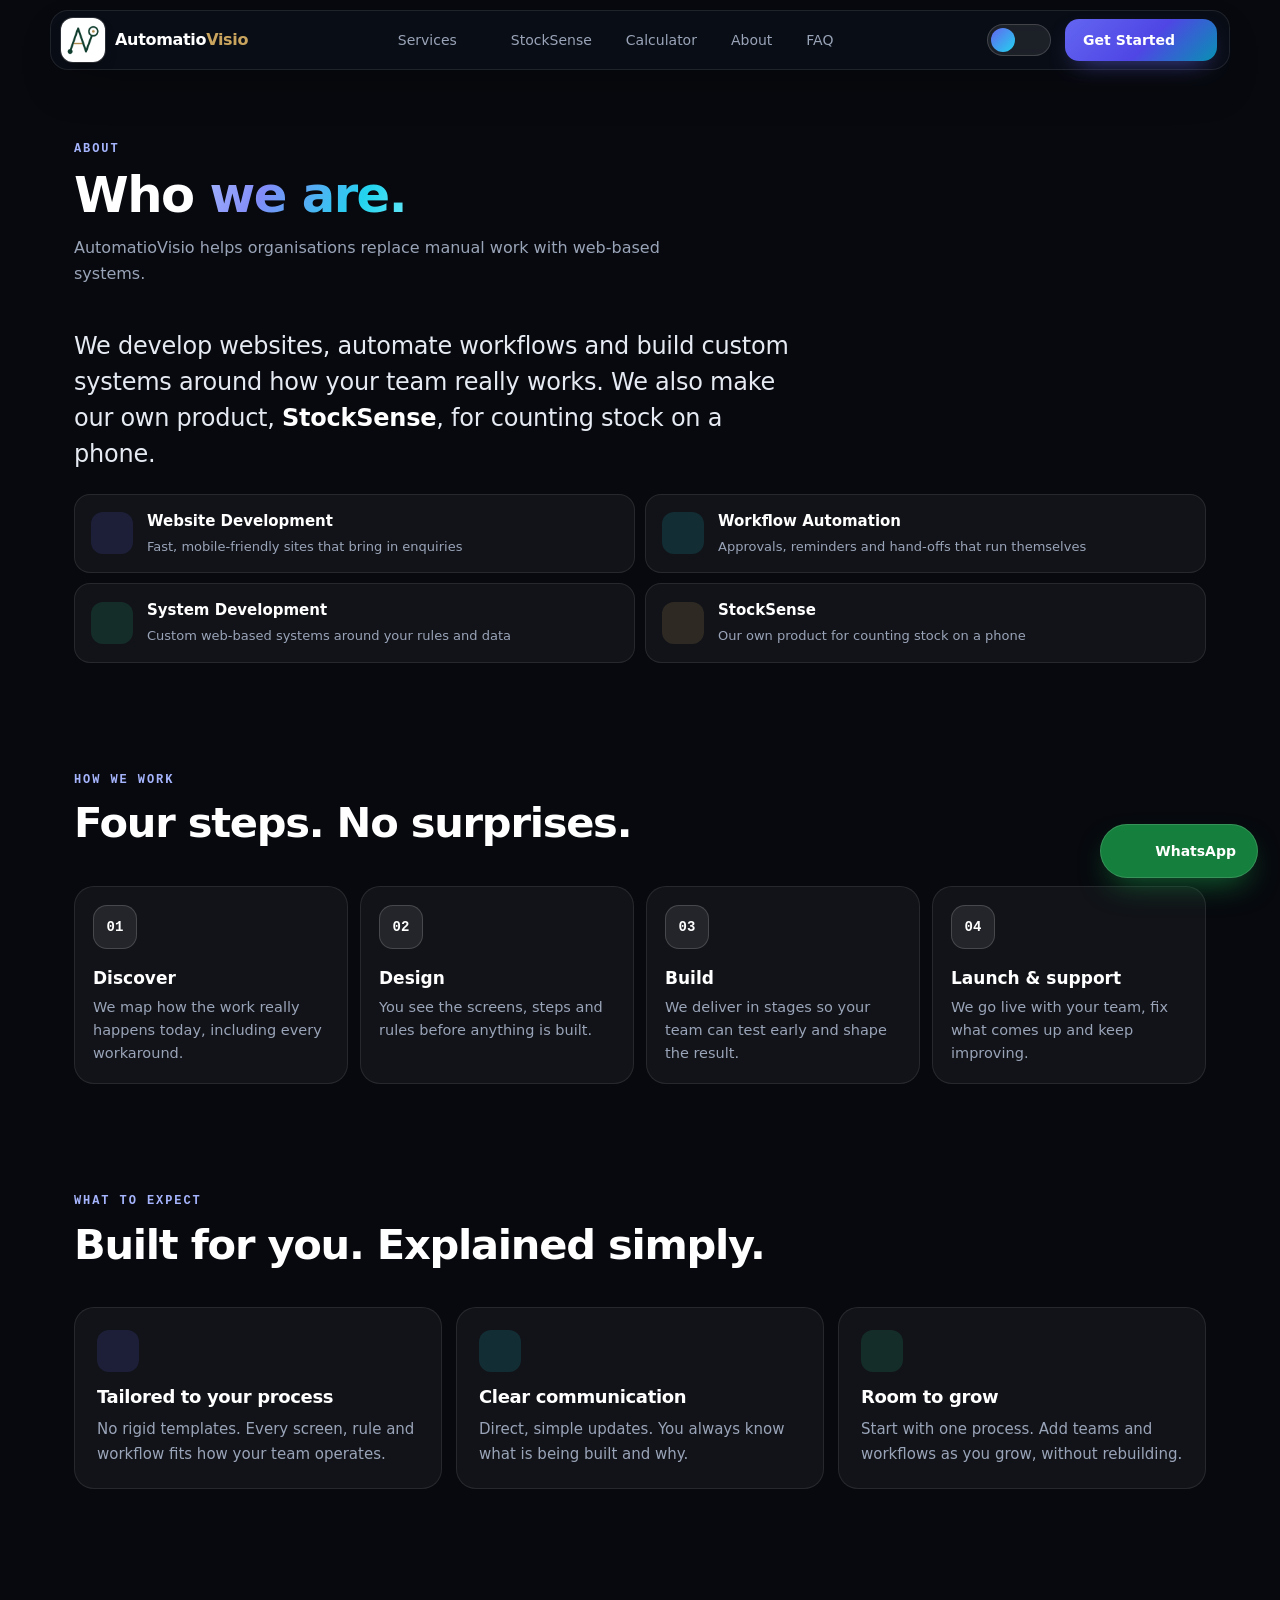
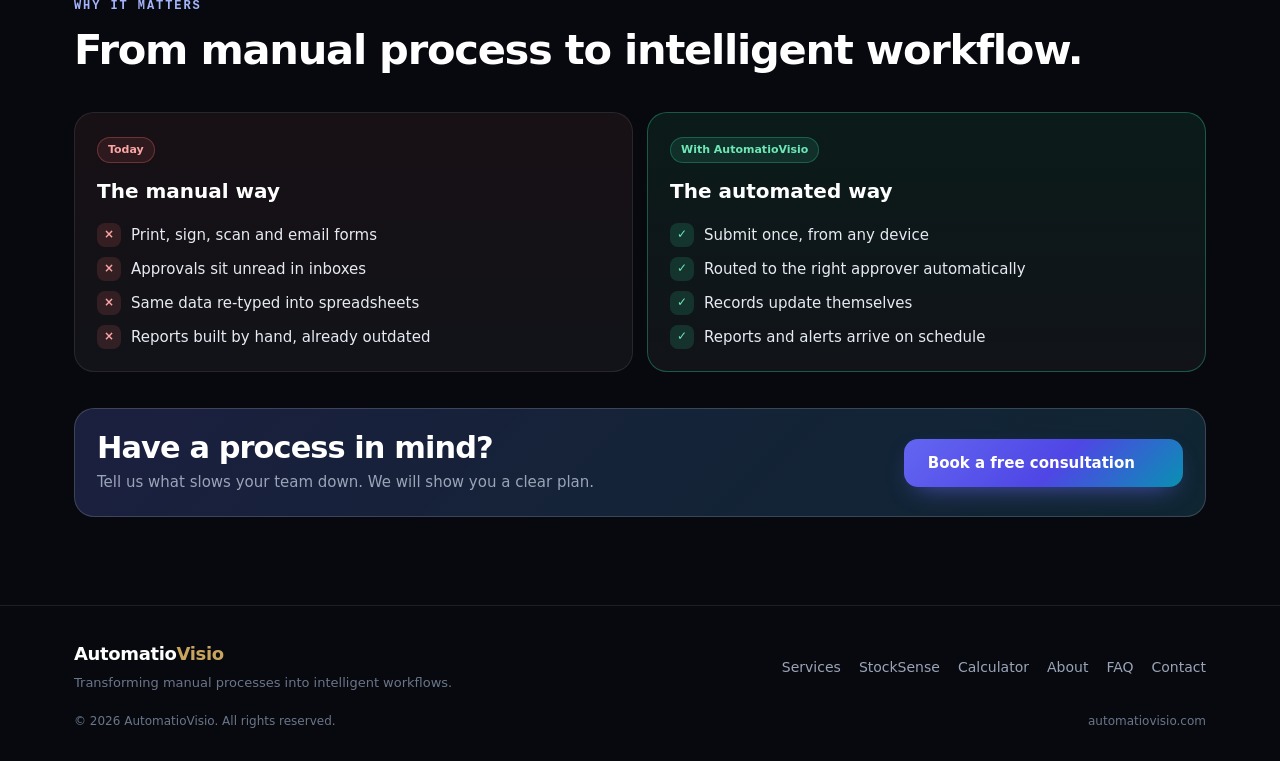
==== commit a8a4f067: "Update about.html" ====
--- a/about.html
+++ b/about.html
@@ -10,7 +10,7 @@
   <meta property="og:site_name" content="AutomatioVisio">
   <meta property="og:title" content="About | AutomatioVisio">
   <meta property="og:description" content="Who AutomatioVisio is and how we work: websites, workflow automation, custom systems and our own product, StockSense.">
-  data:image/svg+xml,%3Csvg%20xmlns%3D%27http%3A//www.w3.org/2000/svg%27%20viewBox%3D%270%200%2064%2064%27%3E%3Crect%20width%3D%2764%27%20height%3D%2764%27%20rx%3D%2714%27%20fill%3D%27%23083828%27/%3E%3Ctext%20x%3D%2732%27%20y%3D%2743%27%20font-family%3D%27Arial%2CHelvetica%2Csans-serif%27%20font-size%3D%2730%27%20font-weight%3D%27700%27%20fill%3D%27%23c9a45e%27%20text-anchor%3D%27middle%27%3EAV%3C/text%3E%3C/svg%3E
+  <link rel="icon" href="data:image/svg+xml,%3Csvg%20xmlns%3D%27http%3A//www.w3.org/2000/svg%27%20viewBox%3D%270%200%2064%2064%27%3E%3Crect%20width%3D%2764%27%20height%3D%2764%27%20rx%3D%2714%27%20fill%3D%27%23083828%27/%3E%3Ctext%20x%3D%2732%27%20y%3D%2743%27%20font-family%3D%27Arial%2CHelvetica%2Csans-serif%27%20font-size%3D%2730%27%20font-weight%3D%27700%27%20fill%3D%27%23c9a45e%27%20text-anchor%3D%27middle%27%3EAV%3C/text%3E%3C/svg%3E">
   <script>
     (function () {
       var d = document.documentElement;
@@ -19,11 +19,11 @@
       setTimeout(function () { if (!window.__avReady) d.classList.remove("js"); }, 3000);
     })();
   </script>
-  styles.css?v=18
-  script.js?v=18script>
+  <link rel="stylesheet" href="styles.css?v=18">
+  <script src="script.js?v=18" defer></script>
 </head>
 <body data-page="about">
-  #topSkip to content</a>
+  <a class="skip" href="#top">Skip to content</a>
   <div class="progress" id="progress" aria-hidden="true"></div>
   <header class="header" id="header">
     <nav class="nav" aria-label="Main navigation">
@@ -34,45 +34,45 @@
       <div class="nav-links" id="navLinks">
         <span class="nav-pill" aria-hidden="true"></span>
         <div class="dd" id="dd">
-          <button type="button" class="nav-link dd-btn" data-nav="services" data-spy="services" aria-expanded="false" aria-haspopup="true" aria-controls="ddPanel">Services <svg class="i" aria-hidden="true">#i-chev</svg></button>
+          <button type="button" class="nav-link dd-btn" data-nav="services" data-spy="services" aria-expanded="false" aria-haspopup="true" aria-controls="ddPanel">Services <svg class="i" aria-hidden="true"><use href="#i-chev"/></svg></button>
           <div class="dd-panel" id="ddPanel" role="group" aria-label="Services">
             <div class="dd-grid">
-            services.html#website<span class="fi i"><svg class="i" aria-hidden="true">#i-globe</svg></span><span><b>Website Development</b><small>Fast, mobile-friendly sites that bring in enquiries</small></span></a>
-            services.html#workflow<span class="fi c"><svg class="i" aria-hidden="true">#i-flow</svg></span><span><b>Workflow Automation</b><small>Approvals, reminders and hand-offs that run themselves</small></span></a>
-            services.html#systems<span class="fi g"><svg class="i" aria-hidden="true">#i-layers"/></svg></span><span><b>System Development</b><small>Custom web-based systems around your rules and data</small></span></a>
-            services.html#stocksense<span class="fi a"><svg class="i" aria-hidden="true">#i-box"/></svg></span><span><b>StockSense</b><small>Our own product for counting stock on a phone</small></span></a>
+            <a class="dd-item" href="services.html#website"><span class="fi i"><svg class="i" aria-hidden="true"><use href="#i-globe"/></svg></span><span><b>Website Development</b><small>Fast, mobile-friendly sites that bring in enquiries</small></span></a>
+            <a class="dd-item" href="services.html#workflow"><span class="fi c"><svg class="i" aria-hidden="true"><use href="#i-flow"/></svg></span><span><b>Workflow Automation</b><small>Approvals, reminders and hand-offs that run themselves</small></span></a>
+            <a class="dd-item" href="services.html#systems"><span class="fi g"><svg class="i" aria-hidden="true"><use href="#i-layers"/></svg></span><span><b>System Development</b><small>Custom web-based systems around your rules and data</small></span></a>
+            <a class="dd-item" href="services.html#stocksense"><span class="fi a"><svg class="i" aria-hidden="true"><use href="#i-box"/></svg></span><span><b>StockSense</b><small>Our own product for counting stock on a phone</small></span></a>
             </div>
-            services.htmlView all services <svg class="i" aria-hidden="true">#i-arrow</svg></a>
+            <a class="dd-all" href="services.html">View all services <svg class="i" aria-hidden="true"><use href="#i-arrow"/></svg></a>
           </div>
         </div>
         <a class="nav-link" data-nav="stocksense" data-spy="stocksense" href="index.html#stocksense">StockSense</a>
-        calculator.htmlCalculator</a>
-        about.htmlAbout</a>
-        faq.htmlFAQ</a>
+        <a class="nav-link" data-nav="calculator" href="calculator.html">Calculator</a>
+        <a class="nav-link" data-nav="about" href="about.html">About</a>
+        <a class="nav-link" data-nav="faq" href="faq.html">FAQ</a>
       </div>
 
       <div class="nav-actions">
         <button type="button" class="theme-toggle" id="themeToggle" aria-label="Switch to day mode" title="Day / night mode">
-          <span class="tt-track"><span class="tt-moon"><svg class="i" aria-hidden="true">on"/></svg></span><span class="tt-sun"><svg class="i" aria-hidden="true">-sun"/></svg></span><span class="tt-knob"></span></span>
+          <span class="tt-track"><span class="tt-moon"><svg class="i" aria-hidden="true"><use href="#i-moon"/></svg></span><span class="tt-sun"><svg class="i" aria-hidden="true"><use href="#i-sun"/></svg></span><span class="tt-knob"></span></span>
         </button>
-        <a class="btn btn-primary sm nav-cta" href="index.html#contact">Get Started <svg class="i" aria-hidden="true">row"/></svg></a>
+        <a class="btn btn-primary sm nav-cta" href="index.html#contact">Get Started <svg class="i" aria-hidden="true"><use href="#i-arrow"/></svg></a>
         <button type="button" class="menu-btn" id="menuBtn" aria-label="Open menu" aria-expanded="false" aria-controls="mobileMenu"><i></i><i></i><i></i></button>
       </div>
     </nav>
 
     <div class="menu" id="mobileMenu">
       <p class="m-group">Services</p>
-      services.html#website<span class="fi i"><svg class="i" aria-hidden="true">#i-globe</svg></span>Website Development</a>
-      services.html#workflow<span class="fi c"><svg class="i" aria-hidden="true">i-flow"/></svg></span>Workflow Automation</a>
-      services.html#systems<span class="fi g"><svg class="i" aria-hidden="true">layers"/></svg></span>System Development</a>
-      services.html#stocksense<span class="fi a"><svg class="i" aria-hidden="true">#i-box</svg></span>StockSense</a>
+      <a class="m-link" href="services.html#website"><span class="fi i"><svg class="i" aria-hidden="true"><use href="#i-globe"/></svg></span>Website Development</a>
+      <a class="m-link" href="services.html#workflow"><span class="fi c"><svg class="i" aria-hidden="true"><use href="#i-flow"/></svg></span>Workflow Automation</a>
+      <a class="m-link" href="services.html#systems"><span class="fi g"><svg class="i" aria-hidden="true"><use href="#i-layers"/></svg></span>System Development</a>
+      <a class="m-link" href="services.html#stocksense"><span class="fi a"><svg class="i" aria-hidden="true"><use href="#i-box"/></svg></span>StockSense</a>
       <p class="m-group">Explore</p>
-      <a class="m-link" href="index.html#stocksense"><span class="fi a"><svg class="i" aria-hidden="true">box"/></svg></span>StockSense demo</a>
-      calculator.html<span class="fi g"><svg class="i" aria-hidden="true">#i-chart"/></svg></span>Savings calculator</a>
-      about.html<span class="fi i"><svg class="i" aria-hidden="true">#i-star</svg></span>About us</a>
-      faq.html<span class="fi c"><svg class="i" aria-hidden="true">#i-list"/></svg></span>FAQ</a>
+      <a class="m-link" href="index.html#stocksense"><span class="fi a"><svg class="i" aria-hidden="true"><use href="#i-box"/></svg></span>StockSense demo</a>
+      <a class="m-link" href="calculator.html"><span class="fi g"><svg class="i" aria-hidden="true"><use href="#i-chart"/></svg></span>Savings calculator</a>
+      <a class="m-link" href="about.html"><span class="fi i"><svg class="i" aria-hidden="true"><use href="#i-star"/></svg></span>About us</a>
+      <a class="m-link" href="faq.html"><span class="fi c"><svg class="i" aria-hidden="true"><use href="#i-list"/></svg></span>FAQ</a>
       <a class="btn btn-primary" href="index.html#contact">Get Started</a>
-      https://wa.me/0123456789<svg class="i" aria-hidden="true">wa"/></svg>Chat on WhatsApp</a>
+      <a class="btn btn-wa" data-wa href="https://wa.me/0123456789"><svg class="i" aria-hidden="true"><use href="#i-wa"/></svg>Chat on WhatsApp</a>
     </div>
   </header>
 
@@ -89,10 +89,10 @@
       <div class="container">
         <p class="statement">We develop websites, automate workflows and build custom systems around how your team really works. We also make our own product, <b>StockSense</b>, for counting stock on a phone.</p>
         <div class="mini-offers">
-          services.html#website<span class="fi i"><svg class="i" aria-hidden="true">-globe"/></svg></span><div><b>Website Development</b><small>Fast, mobile-friendly sites that bring in enquiries</small></div></a>
-          services.html#workflow<span class="fi c"><svg class="i" aria-hidden="true">#i-flow</svg></span><div><b>Workflow Automation</b><small>Approvals, reminders and hand-offs that run themselves</small></div></a>
-          services.html#systems<span class="fi g"><svg class="i" aria-hidden="true">#i-layers"/></svg></span><div><b>System Development</b><small>Custom web-based systems around your rules and data</small></div></a>
-          <a class="offer" href="index.html#stocksense"><span class="fi a"><svg class="i" aria-hidden="true">-box"/></svg></span><div><b>StockSense</b><small>Our own product for counting stock on a phone</small></div></a>
+          <a class="offer" href="services.html#website"><span class="fi i"><svg class="i" aria-hidden="true"><use href="#i-globe"/></svg></span><div><b>Website Development</b><small>Fast, mobile-friendly sites that bring in enquiries</small></div></a>
+          <a class="offer" href="services.html#workflow"><span class="fi c"><svg class="i" aria-hidden="true"><use href="#i-flow"/></svg></span><div><b>Workflow Automation</b><small>Approvals, reminders and hand-offs that run themselves</small></div></a>
+          <a class="offer" href="services.html#systems"><span class="fi g"><svg class="i" aria-hidden="true"><use href="#i-layers"/></svg></span><div><b>System Development</b><small>Custom web-based systems around your rules and data</small></div></a>
+          <a class="offer" href="index.html#stocksense"><span class="fi a"><svg class="i" aria-hidden="true"><use href="#i-box"/></svg></span><div><b>StockSense</b><small>Our own product for counting stock on a phone</small></div></a>
         </div>
       </div>
     </section>
@@ -113,9 +113,9 @@
       <div class="container">
         <div class="sec-head"><p class="eyebrow">What to expect</p><h2>Built for you. Explained simply.</h2></div>
         <div class="who">
-          <article class="card"><span class="fi i"><svg class="i" aria-hidden="true">target"/></svg></span><h3>Tailored to your process</h3><p>No rigid templates. Every screen, rule and workflow fits how your team operates.</p></article>
-          <article class="card"><span class="fi c"><svg class="i" aria-hidden="true">-eye"/></svg></span><h3>Clear communication</h3><p>Direct, simple updates. You always know what is being built and why.</p></article>
-          <article class="card"><span class="fi g"><svg class="i" aria-hidden="true">-star"/></svg></span><h3>Room to grow</h3><p>Start with one process. Add teams and workflows as you grow, without rebuilding.</p></article>
+          <article class="card"><span class="fi i"><svg class="i" aria-hidden="true"><use href="#i-target"/></svg></span><h3>Tailored to your process</h3><p>No rigid templates. Every screen, rule and workflow fits how your team operates.</p></article>
+          <article class="card"><span class="fi c"><svg class="i" aria-hidden="true"><use href="#i-eye"/></svg></span><h3>Clear communication</h3><p>Direct, simple updates. You always know what is being built and why.</p></article>
+          <article class="card"><span class="fi g"><svg class="i" aria-hidden="true"><use href="#i-star"/></svg></span><h3>Room to grow</h3><p>Start with one process. Add teams and workflows as you grow, without rebuilding.</p></article>
         </div>
       </div>
     </section>
@@ -134,7 +134,7 @@
         <div class="band-wrap">
       <div class="band">
         <div><h2>Have a process in mind?</h2><p>Tell us what slows your team down. We will show you a clear plan.</p></div>
-        <a class="btn btn-primary" href="index.html#contact">Book a free consultation <svg class="i" aria-hidden="true">row"/></svg></a>
+        <a class="btn btn-primary" href="index.html#contact">Book a free consultation <svg class="i" aria-hidden="true"><use href="#i-arrow"/></svg></a>
       </div>
         </div>
       </div>
@@ -149,11 +149,11 @@
           <p class="f-tag">Transforming manual processes into intelligent workflows.</p>
         </div>
         <div class="f-links">
-          services.htmlServices</a>
+          <a href="services.html">Services</a>
           <a href="index.html#stocksense">StockSense</a>
-          culator.html">Calculator</a>
-          about.htmlAbout</a>
-          faq.html">FAQ</a>
+          <a href="calculator.html">Calculator</a>
+          <a href="about.html">About</a>
+          <a href="faq.html">FAQ</a>
           <a href="index.html#contact">Contact</a>
         </div>
       </div>
@@ -161,8 +161,8 @@
     </div>
   </footer>
 
-  https://wa.me/0123456789<svg class="i" aria-hidden="true">a"/></svg><span>WhatsApp</span></a>
-  <button type="button" class="to-top" id="toTop" aria-label="Back to top"><svg class="i" aria-hidden="true">-up"/></svg></button>
+  <a class="wa-fab" data-wa href="https://wa.me/0123456789" aria-label="Chat with us on WhatsApp"><svg class="i" aria-hidden="true"><use href="#i-wa"/></svg><span>WhatsApp</span></a>
+  <button type="button" class="to-top" id="toTop" aria-label="Back to top"><svg class="i" aria-hidden="true"><use href="#i-up"/></svg></button>
   <div class="toast" id="toast" role="status"></div>
 </body>
 </html>
--- a/styles.css
+++ b/styles.css
@@ -0,0 +1,557 @@
+/* =========================================================
+   AutomatioVisio — styles.css
+   Mobile-first · system fonts · light on phones
+   ========================================================= */
+
+/* ---------- Night mode (default) ---------- */
+:root {
+  --bg: #07090e; --surface: #0d121c;
+  --card: rgba(255, 255, 255, 0.045); --card-2: rgba(255, 255, 255, 0.08); --inset: rgba(0, 0, 0, 0.28);
+  --ink: #ffffff; --text: #e6eaf2; --muted: #9aa4b8; --dim: #6b7589;
+  --line: rgba(255, 255, 255, 0.09); --line-2: rgba(255, 255, 255, 0.16);
+  --indigo: #6366f1; --indigo-2: #818cf8; --cyan: #22d3ee; --green: #34d399; --amber: #fbbf24; --red: #f87171;
+  --c-indigo: #a5b4fc; --c-cyan: #67e8f9; --c-green: #6ee7b7; --c-amber: #fcd34d; --c-red: #fca5a5;
+  --gold: #c9a45e; --wa: #15803d;
+  --grad: linear-gradient(120deg, #a5b4fc 0%, #818cf8 30%, #22d3ee 75%, #67e8f9 100%);
+  --grad-btn: linear-gradient(135deg, #6366f1 0%, #4f46e5 55%, #0891b2 100%);
+  --nav: rgba(12, 16, 25, 0.96);
+  --card-shadow: none; --shadow: 0 20px 50px -24px rgba(0, 0, 0, 0.8);
+  --hero-a: rgba(79, 70, 229, 0.24); --hero-b: rgba(6, 182, 212, 0.14);
+  --ease: cubic-bezier(0.2, 0.8, 0.2, 1); --radius: 20px;
+  --font: system-ui, -apple-system, "Segoe UI", Roboto, "Helvetica Neue", Arial, sans-serif;
+  --mono: ui-monospace, SFMono-Regular, Menlo, Consolas, monospace;
+  color-scheme: dark;
+}
+
+/* ---------- Day mode ---------- */
+html.light {
+  --bg: #f3f5fb; --surface: #ffffff; --card: #ffffff; --card-2: #eef1f9; --inset: #eef1f9;
+  --ink: #0a0f1f; --text: #1e293b; --muted: #4f5d75; --dim: #8a94a8;
+  --line: rgba(15, 23, 42, 0.09); --line-2: rgba(15, 23, 42, 0.16);
+  --c-indigo: #4f46e5; --c-cyan: #0e7490; --c-green: #047857; --c-amber: #b45309; --c-red: #b91c1c;
+  --gold: #9a6f2a;
+  --grad: linear-gradient(120deg, #4f46e5 0%, #6366f1 30%, #0891b2 75%, #06b6d4 100%);
+  --nav: rgba(255, 255, 255, 0.96);
+  --card-shadow: 0 12px 32px -22px rgba(30, 41, 99, 0.4); --shadow: 0 18px 44px -26px rgba(30, 41, 99, 0.4);
+  --hero-a: rgba(99, 102, 241, 0.18); --hero-b: rgba(34, 211, 238, 0.2);
+  color-scheme: light;
+}
+
+/* Dark "device" panels (planner, phone, result) stay dark in day mode */
+.dk {
+  --card: rgba(255, 255, 255, 0.045); --card-2: rgba(255, 255, 255, 0.08); --inset: rgba(0, 0, 0, 0.3);
+  --ink: #ffffff; --text: #e6eaf2; --muted: #9aa4b8; --dim: #6b7589;
+  --line: rgba(255, 255, 255, 0.09); --line-2: rgba(255, 255, 255, 0.16);
+  --c-indigo: #a5b4fc; --c-cyan: #67e8f9; --c-green: #6ee7b7; --c-amber: #fcd34d; --c-red: #fca5a5;
+  --grad: linear-gradient(120deg, #a5b4fc 0%, #818cf8 30%, #22d3ee 75%, #67e8f9 100%);
+  color: var(--text); color-scheme: dark;
+}
+
+/* ---------- Base ---------- */
+*, *::before, *::after { box-sizing: border-box; margin: 0; padding: 0; }
+html { -webkit-text-size-adjust: 100%; }
+body { font-family: var(--font); background: var(--bg); color: var(--text); line-height: 1.6; overflow-x: hidden; -webkit-font-smoothing: antialiased; }
+a { color: inherit; text-decoration: none; -webkit-tap-highlight-color: transparent; }
+button { font: inherit; color: inherit; background: none; border: 0; cursor: pointer; touch-action: manipulation; -webkit-tap-highlight-color: transparent; }
+input, select, textarea { font: inherit; color: inherit; }
+svg { display: block; width: 20px; height: 20px; flex-shrink: 0; fill: none; stroke: currentColor; stroke-width: 1.8; stroke-linecap: round; stroke-linejoin: round; }
+.btn .i, .to-top .i, .tt-moon .i, .tt-sun .i { stroke-width: 2; }
+ul, ol { list-style: none; }
+:focus-visible { outline: 2px solid var(--cyan); outline-offset: 3px; border-radius: 8px; }
+::selection { background: rgba(99, 102, 241, 0.5); color: #fff; }
+
+.skip { position: fixed; left: 12px; top: -64px; z-index: 200; padding: 10px 16px; border-radius: 10px; background: var(--ink); color: var(--bg); font-weight: 600; transition: top 0.2s; }
+.skip:focus { top: 12px; }
+.progress { position: fixed; top: 0; left: 0; right: 0; height: 3px; z-index: 90; background: linear-gradient(90deg, var(--indigo-2), var(--cyan)); transform: scaleX(0); transform-origin: left; pointer-events: none; }
+
+.container { width: 100%; max-width: 1180px; margin: 0 auto; padding: 0 18px; }
+.container.narrow { max-width: 820px; }
+.grad { background: var(--grad); -webkit-background-clip: text; background-clip: text; color: transparent; }
+.mono-label { font-family: var(--mono); font-size: 11px; letter-spacing: 0.12em; text-transform: uppercase; color: var(--dim); }
+
+/* ---------- Sections ---------- */
+.section { padding: 60px 0; scroll-margin-top: 16px; }
+.sec-head { margin-bottom: 28px; }
+.eyebrow { font-family: var(--mono); font-size: 12px; font-weight: 600; letter-spacing: 0.16em; text-transform: uppercase; color: var(--c-indigo); }
+h1, h2, h3 { color: var(--ink); text-wrap: balance; }
+h2 { margin-top: 10px; font-size: clamp(1.75rem, 6.6vw, 2.6rem); font-weight: 800; line-height: 1.1; letter-spacing: -0.03em; }
+.sub { margin-top: 12px; font-size: 16px; line-height: 1.65; color: var(--muted); max-width: 40rem; }
+
+/* ---------- Buttons ---------- */
+.btn { display: inline-flex; align-items: center; justify-content: center; gap: 8px; min-height: 48px; padding: 0 24px; border-radius: 14px; font-size: 15px; font-weight: 600; color: #fff; white-space: nowrap; transition: transform 0.15s, filter 0.2s; }
+.btn .i { width: 16px; height: 16px; }
+.btn:active { transform: scale(0.98); }
+.btn:disabled { opacity: 0.7; cursor: wait; }
+.btn-primary { background: var(--grad-btn); box-shadow: 0 10px 26px -12px rgba(99, 102, 241, 0.8); }
+.btn-ghost { color: var(--ink); background: var(--card); border: 1px solid var(--line-2); box-shadow: var(--card-shadow); }
+.btn-wa { background: var(--wa); box-shadow: 0 10px 26px -14px rgba(21, 128, 61, 0.9); }
+.btn-wa .i { width: 18px; height: 18px; }
+.btn.sm { min-height: 42px; padding: 0 18px; font-size: 14px; }
+.btn.block { width: 100%; }
+
+/* ---------- Chips, tags, pills ---------- */
+.chip { display: inline-flex; align-items: center; padding: 3px 10px; border-radius: 999px; font-size: 11px; font-weight: 600; white-space: nowrap; border: 1px solid transparent; }
+.chip-cyan { background: rgba(34, 211, 238, 0.12); color: var(--c-cyan); border-color: rgba(34, 211, 238, 0.3); }
+.chip-green { background: rgba(52, 211, 153, 0.12); color: var(--c-green); border-color: rgba(52, 211, 153, 0.3); }
+.chip-red { background: rgba(248, 113, 113, 0.1); color: var(--c-red); border-color: rgba(248, 113, 113, 0.3); }
+.chip-gold { background: rgba(201, 164, 94, 0.14); color: var(--gold); border-color: rgba(201, 164, 94, 0.4); }
+.tag { display: inline-flex; align-self: flex-start; padding: 4px 11px; border-radius: 999px; font: 600 11px/1.5 var(--mono); letter-spacing: 0.04em; border: 1px solid transparent; }
+.t-indigo { background: rgba(99, 102, 241, 0.13); color: var(--c-indigo); border-color: rgba(129, 140, 248, 0.3); }
+.t-cyan { background: rgba(34, 211, 238, 0.11); color: var(--c-cyan); border-color: rgba(34, 211, 238, 0.32); }
+.t-green { background: rgba(52, 211, 153, 0.11); color: var(--c-green); border-color: rgba(52, 211, 153, 0.32); }
+.t-gold { background: rgba(201, 164, 94, 0.14); color: var(--gold); border-color: rgba(201, 164, 94, 0.4); }
+.pills { display: flex; flex-wrap: wrap; gap: 8px; }
+.pills span { padding: 5px 12px; border-radius: 999px; font-size: 12px; color: var(--muted); background: var(--card); border: 1px solid var(--line); }
+.fi { width: 42px; height: 42px; flex-shrink: 0; display: grid; place-items: center; border-radius: 12px; }
+.fi.i { background: rgba(99, 102, 241, 0.15); color: var(--c-indigo); }
+.fi.c { background: rgba(34, 211, 238, 0.13); color: var(--c-cyan); }
+.fi.g { background: rgba(52, 211, 153, 0.13); color: var(--c-green); }
+.fi.a { background: rgba(201, 164, 94, 0.16); color: var(--gold); }
+
+/* ---------- Header / navigation ---------- */
+/* The header never catches touches itself: only the bar and an OPEN menu do. */
+.header { position: fixed; top: 0; left: 0; right: 0; z-index: 50; padding: 10px 10px 0; pointer-events: none; }
+.nav { pointer-events: auto; display: flex; align-items: center; gap: 8px; height: 60px; max-width: 1180px; margin: 0 auto; padding: 0 8px 0 9px; border-radius: 18px; background: var(--nav); border: 1px solid var(--line); box-shadow: var(--shadow); }
+
+.brand { display: inline-flex; align-items: center; gap: 10px; min-height: 44px; min-width: 0; margin-right: auto; border-radius: 12px; }
+.brand-mark { display: block; width: 42px; height: 42px; flex-shrink: 0; border-radius: 12px; background: url("Logo-icon.png?v=18") center / cover no-repeat, url("logo-icon.png?v=18") center / cover no-repeat; box-shadow: 0 0 0 1px rgba(255, 255, 255, 0.14), 0 8px 18px -10px rgba(0, 0, 0, 0.7); }
+html.light .brand-mark { box-shadow: 0 0 0 1px rgba(15, 23, 42, 0.14), 0 8px 18px -10px rgba(30, 41, 99, 0.35); }
+.brand-name { font-weight: 700; font-size: 16px; letter-spacing: -0.02em; color: var(--ink); white-space: nowrap; }
+.brand-name span { color: var(--gold); }
+
+.nav-links, .nav-cta { display: none; }
+.nav-actions { display: flex; align-items: center; gap: 8px; flex-shrink: 0; }
+
+.menu-btn { width: 44px; height: 44px; border-radius: 12px; border: 1px solid var(--line-2); background: var(--card); display: flex; flex-direction: column; align-items: center; justify-content: center; gap: 4px; }
+.menu-btn i { display: block; width: 18px; height: 2px; border-radius: 2px; background: var(--ink); transition: transform 0.25s, opacity 0.25s; }
+.menu-btn.open i:nth-child(1) { transform: translateY(6px) rotate(45deg); }
+.menu-btn.open i:nth-child(2) { opacity: 0; }
+.menu-btn.open i:nth-child(3) { transform: translateY(-6px) rotate(-45deg); }
+
+.menu { pointer-events: none; visibility: hidden; opacity: 0; transform: translateY(-6px); transition: opacity 0.18s, transform 0.18s, visibility 0s 0.18s; display: grid; gap: 2px; max-width: 1180px; margin: 8px auto 0; padding: 8px; max-height: calc(100vh - 92px); max-height: calc(100dvh - 92px); overflow-y: auto; overscroll-behavior: contain; border-radius: 18px; background: var(--surface); border: 1px solid var(--line); box-shadow: var(--shadow); }
+.menu.open { pointer-events: auto; visibility: visible; opacity: 1; transform: none; transition-delay: 0s; }
+.m-group { padding: 10px 14px 4px; font: 600 11px var(--mono); letter-spacing: 0.14em; text-transform: uppercase; color: var(--dim); }
+.m-link { display: flex; align-items: center; gap: 12px; min-height: 48px; padding: 0 14px; border-radius: 12px; font-size: 15px; font-weight: 500; color: var(--text); }
+.m-link:active { background: var(--card-2); }
+.m-link .fi { width: 32px; height: 32px; border-radius: 9px; }
+.m-link .fi .i { width: 17px; height: 17px; }
+.menu .btn { margin-top: 6px; }
+
+/* Day / night switch: compact icon button on phones */
+.theme-toggle { position: relative; width: 44px; height: 44px; border-radius: 12px; border: 1px solid var(--line-2); background: var(--card); display: grid; place-items: center; }
+.tt-track { position: relative; display: grid; place-items: center; width: 20px; height: 20px; }
+.tt-moon, .tt-sun { grid-area: 1 / 1; display: grid; place-items: center; transition: opacity 0.2s, transform 0.3s var(--ease); }
+.tt-moon .i, .tt-sun .i { width: 20px; height: 20px; }
+.tt-moon { color: var(--c-indigo); }
+.tt-sun { color: #f59e0b; opacity: 0; transform: rotate(-60deg) scale(0.6); }
+html.light .tt-moon { opacity: 0; transform: rotate(60deg) scale(0.6); }
+html.light .tt-sun { opacity: 1; transform: none; }
+.tt-knob { display: none; }
+
+/* ---------- Hero ---------- */
+.hero { position: relative; padding: 100px 0 44px; background: radial-gradient(460px 320px at 0 0, var(--hero-a), transparent 70%), radial-gradient(420px 300px at 100% 10%, var(--hero-b), transparent 70%); }
+.hero-canvas { display: none; }
+.hero-grid { position: relative; display: grid; gap: 30px; }
+.hero-kicker { margin-bottom: 14px; color: var(--c-cyan); }
+.hero-copy { container-type: inline-size; }
+.hero-title { font-size: clamp(1.75rem, 8vw, 3.5rem); font-size: min(3.5rem, calc(100cqw / 10.6)); font-weight: 800; line-height: 1.05; letter-spacing: -0.035em; }
+.lead { margin-top: 16px; max-width: 34rem; font-size: 17px; line-height: 1.65; color: var(--muted); }
+.cta-row { margin-top: 24px; display: grid; gap: 10px; }
+
+/* ---------- Process Planner ---------- */
+.planner { min-width: 0; border-radius: 22px; overflow: hidden; background: linear-gradient(180deg, #111622, #0a0d14); border: 1px solid var(--line-2); box-shadow: var(--shadow); }
+html:not(.js) .planner { display: none; }
+.c-bar { display: flex; align-items: center; justify-content: space-between; gap: 8px; padding: 12px 16px; border-bottom: 1px solid var(--line); }
+.dots { display: flex; gap: 6px; }
+.dots i { width: 9px; height: 9px; border-radius: 50%; background: rgba(255, 255, 255, 0.14); }
+.pl-body { padding: 16px; display: grid; gap: 14px; }
+.pl-chips { display: grid; grid-template-columns: repeat(3, minmax(0, 1fr)); gap: 6px; margin-top: 8px; }
+.pl-chip { min-height: 42px; padding: 0 4px; border-radius: 12px; font-size: 12.5px; font-weight: 600; color: var(--muted); background: var(--card); border: 1px solid var(--line); transition: border-color 0.2s, background 0.2s, color 0.2s; }
+.pl-chip.on { color: var(--ink); border-color: rgba(34, 211, 238, 0.55); background: linear-gradient(135deg, rgba(99, 102, 241, 0.28), rgba(34, 211, 238, 0.16)); }
+.pl-top { display: flex; align-items: center; justify-content: space-between; gap: 10px; flex-wrap: wrap; }
+.seg { display: inline-flex; padding: 3px; border-radius: 999px; background: var(--inset); border: 1px solid var(--line); }
+.seg-btn { min-height: 38px; padding: 0 14px; border-radius: 999px; font-size: 12.5px; font-weight: 600; color: var(--muted); transition: background 0.2s, color 0.2s; }
+.seg-btn.on { color: #fff; background: var(--grad-btn); }
+.planner[data-mode="manual"] .seg-btn.on { background: linear-gradient(135deg, #b45309, #d97706); }
+.pl-list { display: grid; gap: 8px; min-height: 116px; align-content: start; margin-top: 8px; }
+.pl-list li { display: flex; gap: 10px; font-size: 13.5px; line-height: 1.45; color: var(--text); }
+.pl-list li::before { content: ""; flex-shrink: 0; width: 7px; height: 7px; margin-top: 7px; border-radius: 50%; background: var(--cyan); }
+.planner[data-mode="manual"] .pl-list li::before { background: var(--amber); }
+.pl-fitrow { display: grid; gap: 8px; }
+.pl-fit { display: flex; flex-wrap: wrap; gap: 6px; }
+.fit { padding: 4px 10px; border-radius: 999px; font: 600 11px var(--mono); color: var(--c-cyan); background: rgba(34, 211, 238, 0.1); border: 1px solid rgba(34, 211, 238, 0.3); }
+.pl-note { text-align: center; font-size: 11.5px; color: var(--dim); }
+
+/* ---------- Workflow flow (planner + services page) ---------- */
+.flow { container-type: inline-size; position: relative; margin: 16px 0 4px; padding: 14px 6px; display: grid; grid-template-columns: repeat(5, minmax(0, 1fr)); gap: 2px; border-radius: 16px; background: var(--inset); border: 1px solid var(--line); }
+.flow::before { content: ""; position: absolute; left: calc(6px + 10cqw); right: calc(6px + 10cqw); top: 33px; height: 2px; background: linear-gradient(90deg, rgba(129, 140, 248, 0.45), rgba(34, 211, 238, 0.45)); }
+.flow::after { content: ""; position: absolute; top: 29px; left: calc(6px + 10cqw - 5px); width: 10px; height: 10px; border-radius: 50%; background: var(--cyan); box-shadow: 0 0 10px 2px rgba(34, 211, 238, 0.55); opacity: 0; pointer-events: none; }
+.f-node { position: relative; text-align: center; }
+.f-node span { position: relative; display: grid; place-items: center; width: 38px; height: 38px; margin: 0 auto; border-radius: 12px; background: var(--surface); border: 1px solid var(--line-2); color: var(--c-indigo); }
+.f-node .i { width: 18px; height: 18px; }
+.f-node p { margin-top: 7px; font-size: 10.5px; font-weight: 600; line-height: 1.25; color: var(--text); }
+.f-node:nth-child(4) span { color: var(--c-cyan); }
+.f-node:nth-child(5) span { color: var(--c-green); }
+.pl-flow { margin: 0; }
+.pl-flow .f-node p { min-height: 2.5em; }
+.pl-flow .f-node { animation: av-pop 0.4s var(--ease) both; animation-delay: calc(var(--i, 0) * 70ms); }
+.flow.play[data-mode="auto"]::after { animation: av-dot 5s linear infinite; }
+.flow.play[data-mode="auto"] .f-node span { animation: av-node 5s linear infinite; }
+.flow.play[data-mode="auto"] .f-node:nth-child(1) span { animation-delay: 0.2s; }
+.flow.play[data-mode="auto"] .f-node:nth-child(2) span { animation-delay: 1.1s; }
+.flow.play[data-mode="auto"] .f-node:nth-child(3) span { animation-delay: 2s; }
+.flow.play[data-mode="auto"] .f-node:nth-child(4) span { animation-delay: 2.9s; }
+.flow.play[data-mode="auto"] .f-node:nth-child(5) span { animation-delay: 3.8s; }
+/* "Today" view: dashed amber steps with a blinking warning */
+.flow[data-mode="manual"]::before { background: repeating-linear-gradient(90deg, rgba(251, 191, 36, 0.55) 0 6px, transparent 6px 12px); }
+.flow[data-mode="manual"] .f-node span { color: var(--c-amber); border-style: dashed; border-color: rgba(251, 191, 36, 0.42); }
+.flow[data-mode="manual"] .f-node:nth-child(4) span::after { content: "!"; position: absolute; top: -6px; right: -6px; width: 16px; height: 16px; border-radius: 50%; background: var(--amber); color: #1a1200; font: 700 10px/16px var(--mono); text-align: center; }
+.flow.play[data-mode="manual"] .f-node:nth-child(4) span::after { animation: av-blink 1.3s ease-in-out infinite; }
+@keyframes av-pop { from { opacity: 0; transform: translateY(6px) scale(0.94); } to { opacity: 1; transform: none; } }
+@keyframes av-dot { 0% { opacity: 0; transform: translateX(0); } 4% { opacity: 1; transform: translateX(0); } 76% { opacity: 1; transform: translateX(80cqw); } 82%, 100% { opacity: 0; transform: translateX(80cqw); } }
+@keyframes av-node { 0%, 100% { border-color: var(--line-2); box-shadow: 0 0 0 0 rgba(34, 211, 238, 0); } 3%, 14% { border-color: var(--cyan); box-shadow: 0 0 0 4px rgba(34, 211, 238, 0.18); } 28% { border-color: var(--line-2); box-shadow: 0 0 0 0 rgba(34, 211, 238, 0); } }
+@keyframes av-blink { 0%, 100% { opacity: 1; transform: scale(1); } 50% { opacity: 0.35; transform: scale(0.85); } }
+
+/* ---------- Service cards ---------- */
+.cards4 { display: grid; gap: 14px; }
+.card { display: flex; flex-direction: column; padding: 22px; border-radius: var(--radius); background: var(--card); border: 1px solid var(--line); box-shadow: var(--card-shadow); }
+.svc-card .fi { width: 48px; height: 48px; }
+.svc-card .tag { margin-top: 16px; }
+.card h3 { margin-top: 12px; font-size: 20px; font-weight: 700; line-height: 1.25; letter-spacing: -0.02em; }
+.card > p { margin-top: 8px; font-size: 15px; line-height: 1.65; color: var(--muted); }
+.card .pills { padding-top: 16px; }
+.more { margin-top: auto; padding-top: 18px; display: inline-flex; align-items: center; gap: 6px; font-size: 14px; font-weight: 600; color: var(--c-indigo); }
+.more .i { width: 14px; height: 14px; transition: transform 0.2s; }
+.note-line { margin-top: 20px; text-align: center; font-size: 14px; line-height: 1.7; color: var(--muted); }
+
+/* ---------- Featured product ---------- */
+.spot { display: grid; gap: 26px; padding: 22px; border-radius: 24px; border: 1px solid var(--line-2); background: radial-gradient(420px 260px at 100% 0, rgba(201, 164, 94, 0.14), transparent 70%), radial-gradient(420px 300px at 0 100%, rgba(79, 70, 229, 0.14), transparent 70%), var(--surface); box-shadow: var(--card-shadow); }
+.spot h2 { font-size: clamp(2.2rem, 9vw, 3.2rem); }
+.tagline { margin-top: 4px; font-size: 19px; font-weight: 500; line-height: 1.35; color: var(--muted); letter-spacing: -0.01em; }
+.spot-text { margin-top: 14px; font-size: 16px; line-height: 1.7; color: var(--muted); }
+.features { margin-top: 22px; display: grid; gap: 16px; }
+.features li { display: flex; gap: 14px; align-items: flex-start; }
+.features b { display: block; font-size: 15px; color: var(--ink); }
+.features span { font-size: 14px; color: var(--muted); }
+.spot .btn { margin-top: 24px; }
+.phone-wrap { display: flex; flex-direction: column; align-items: center; gap: 16px; min-width: 0; }
+.phone { width: 100%; max-width: 320px; padding: 10px; border-radius: 40px; background: linear-gradient(180deg, #1c2335, #0d1119); border: 1px solid rgba(255, 255, 255, 0.16); position: relative; }
+.notch { position: absolute; top: 20px; left: 50%; transform: translateX(-50%); width: 86px; height: 22px; border-radius: 999px; background: #000; z-index: 2; }
+.screen { border-radius: 30px; background: #080b12; padding: 48px 14px 16px; }
+.app-head { display: flex; align-items: flex-start; justify-content: space-between; }
+.app-title { margin-top: 2px; font-size: 15px; font-weight: 700; color: var(--ink); }
+.app-progress { margin-top: 14px; height: 6px; border-radius: 6px; background: var(--card-2); overflow: hidden; }
+.app-progress i { display: block; height: 100%; border-radius: 6px; background: linear-gradient(90deg, var(--indigo), var(--cyan)); transform-origin: left; transform: scaleX(0.66); transition: transform 0.3s var(--ease); }
+.app-progress-text { margin-top: 6px; font-size: 11px; color: var(--dim); }
+.items { margin-top: 12px; display: grid; gap: 8px; }
+.item { display: flex; align-items: center; justify-content: space-between; gap: 8px; padding: 10px; border-radius: 16px; background: var(--card); border: 1px solid var(--line); }
+.item.active { border-color: rgba(34, 211, 238, 0.4); background: rgba(34, 211, 238, 0.06); }
+.item-name { font-size: 13px; font-weight: 600; color: var(--ink); }
+.item-unit { font-size: 11px; color: var(--dim); }
+.item-unit.c { color: var(--cyan); }
+.photo { width: 100%; margin-top: 10px; min-height: 48px; display: flex; align-items: center; gap: 10px; padding: 8px 12px; border-radius: 16px; border: 1px dashed rgba(255, 255, 255, 0.2); font-size: 12px; color: var(--muted); text-align: left; }
+.photo.done { border-style: solid; border-color: rgba(52, 211, 153, 0.45); background: rgba(52, 211, 153, 0.07); color: #d1fae5; }
+.photo-ic { display: grid; place-items: center; width: 30px; height: 30px; border-radius: 9px; background: var(--card-2); color: var(--cyan); flex-shrink: 0; }
+.photo-ic .i { width: 16px; height: 16px; }
+.photo em { margin-left: auto; font-style: normal; font-weight: 700; color: var(--green); }
+.submit { width: 100%; margin-top: 10px; }
+.submit.sent { background: linear-gradient(135deg, #059669, #0891b2); }
+.try-hint { display: flex; align-items: center; gap: 8px; font-size: 13px; color: var(--muted); }
+.try-hint .mono-label { color: var(--c-cyan); }
+
+/* +/- stepper */
+.stepper { display: inline-flex; align-items: center; gap: 4px; flex-shrink: 0; }
+.st-btn { width: 44px; height: 44px; border-radius: 12px; display: grid; place-items: center; font-size: 22px; font-weight: 600; line-height: 1; color: var(--ink); background: var(--card-2); border: 1px solid var(--line); user-select: none; -webkit-user-select: none; -webkit-touch-callout: none; }
+.st-btn.plus { background: var(--indigo); border-color: transparent; color: #fff; }
+.st-btn:active { transform: scale(0.94); }
+.st-btn.off { opacity: 0.35; }
+.st-val { min-width: 38px; text-align: center; font-weight: 700; font-size: 15px; color: var(--ink); font-variant-numeric: tabular-nums; }
+
+/* ---------- Who we are ---------- */
+.statement { max-width: 46rem; font-size: clamp(1.15rem, 4vw, 1.5rem); line-height: 1.5; font-weight: 500; letter-spacing: -0.01em; color: var(--text); }
+.statement b { color: var(--ink); }
+.who { display: grid; gap: 14px; margin-top: 26px; }
+.who .card h3 { margin-top: 14px; font-size: 18px; }
+
+/* ---------- Call-to-action band ---------- */
+.band { display: grid; gap: 16px; padding: 22px; border-radius: var(--radius); border: 1px solid var(--line-2); background: linear-gradient(135deg, rgba(99, 102, 241, 0.16), rgba(34, 211, 238, 0.1)), var(--surface); }
+.band h2 { margin-top: 0; font-size: clamp(1.4rem, 5.4vw, 1.9rem); }
+.band p { margin-top: 6px; font-size: 15px; color: var(--muted); }
+.band-wrap { margin-top: 36px; }
+
+/* ---------- Contact ---------- */
+.contact { display: grid; gap: 24px; padding: 22px; border-radius: 24px; border: 1px solid var(--line-2); background: var(--surface); box-shadow: var(--card-shadow); }
+.opts { margin-top: 22px; display: grid; gap: 10px; }
+.opt { display: flex; align-items: center; gap: 14px; min-height: 64px; padding: 12px 16px; border-radius: 16px; background: var(--card); border: 1px solid var(--line-2); }
+.opt b { display: block; font-size: 15px; color: var(--ink); }
+.opt small { font-size: 13px; color: var(--muted); word-break: break-all; }
+.opt-wa .fi { background: rgba(21, 128, 61, 0.2); color: #4ade80; }
+html.light .opt-wa .fi { color: #15803d; }
+.form { display: grid; gap: 14px; }
+.input label { display: block; margin-bottom: 6px; font-size: 13px; font-weight: 500; color: var(--text); }
+.input input, .input select, .input textarea { width: 100%; min-height: 48px; padding: 12px 14px; border-radius: 12px; font-size: 16px; color: var(--ink); background: var(--card); border: 1px solid var(--line-2); outline: none; }
+.input select { appearance: none; -webkit-appearance: none; cursor: pointer; padding-right: 38px; background-image: linear-gradient(45deg, transparent 50%, #8c96a8 50%), linear-gradient(135deg, #8c96a8 50%, transparent 50%); background-position: calc(100% - 20px) 55%, calc(100% - 15px) 55%; background-size: 5px 5px; background-repeat: no-repeat; }
+.input select option { background: var(--surface); color: var(--ink); }
+.input textarea { min-height: 110px; resize: vertical; }
+.input input::placeholder, .input textarea::placeholder { color: var(--dim); }
+.input input:focus, .input select:focus, .input textarea:focus { border-color: rgba(129, 140, 248, 0.8); box-shadow: 0 0 0 4px rgba(99, 102, 241, 0.16); }
+.input .invalid { border-color: rgba(248, 113, 113, 0.9); }
+.form-error { font-size: 13px; color: var(--c-red); }
+.form-error:empty { display: none; }
+.form-note { text-align: center; font-size: 12px; color: var(--dim); }
+
+/* ---------- Inner pages ---------- */
+.page-hero { padding: 108px 0 8px; }
+.page-hero h1 { margin-top: 10px; font-size: clamp(2rem, 8vw, 3.1rem); font-weight: 800; line-height: 1.08; letter-spacing: -0.03em; }
+
+/* Calculator */
+.calc { display: grid; gap: 14px; }
+.calc-inputs { padding: 8px 20px 20px; border-radius: var(--radius); background: var(--card); border: 1px solid var(--line); box-shadow: var(--card-shadow); }
+.field { display: flex; flex-wrap: wrap; align-items: center; justify-content: space-between; gap: 8px 12px; padding: 14px 0; border-bottom: 1px solid var(--line); }
+.field > div:first-child { flex: 1 1 150px; min-width: 0; }
+.field b { display: block; font-size: 15px; font-weight: 600; color: var(--ink); }
+.field small { font-size: 12px; color: var(--dim); }
+.calc-bar { position: sticky; bottom: 12px; z-index: 5; margin-top: 16px; display: flex; align-items: center; justify-content: space-between; gap: 10px; padding: 12px 78px 12px 16px; border-radius: 14px; background: #0a0e16; border: 1px solid var(--line-2); box-shadow: 0 12px 30px -12px rgba(0, 0, 0, 0.6); }
+.calc-bar .mono-label { font-size: 10px; white-space: nowrap; }
+.calc-bar strong { font-size: 18px; color: var(--ink); font-variant-numeric: tabular-nums; white-space: nowrap; }
+.calc-result { padding: 22px; border-radius: var(--radius); border: 1px solid var(--line-2); background: radial-gradient(120% 80% at 100% 0, rgba(34, 211, 238, 0.16), transparent 60%), radial-gradient(120% 80% at 0 100%, rgba(99, 102, 241, 0.24), transparent 60%), #0a0e16; }
+.result-num { margin-top: 10px; font-size: clamp(2.2rem, 10vw, 3.4rem); font-weight: 800; line-height: 1.05; letter-spacing: -0.03em; font-variant-numeric: tabular-nums; }
+.result-label { margin-top: 4px; font-size: 13px; color: var(--muted); }
+.result-grid { margin-top: 20px; display: grid; grid-template-columns: 1fr 1fr; gap: 10px; }
+.result-grid > div { padding: 14px; border-radius: 14px; background: var(--card); border: 1px solid var(--line); }
+.result-grid > div:last-child { grid-column: span 2; }
+.result-mid { font-size: 21px; font-weight: 700; color: var(--ink); font-variant-numeric: tabular-nums; line-height: 1.2; }
+.calc-note { margin: 16px 0; font-size: 12px; line-height: 1.6; color: var(--dim); }
+
+/* About */
+.compare { display: grid; gap: 14px; }
+.cmp { padding: 22px; border-radius: var(--radius); border: 1px solid var(--line); background: var(--card); box-shadow: var(--card-shadow); }
+.cmp.bad { background: linear-gradient(180deg, rgba(248, 113, 113, 0.07), var(--card)); }
+.cmp.good { border-color: rgba(52, 211, 153, 0.35); background: linear-gradient(180deg, rgba(52, 211, 153, 0.09), var(--card)); }
+.cmp h3 { margin-top: 12px; font-size: 20px; }
+.cmp ul { margin-top: 16px; display: grid; gap: 10px; }
+.cmp li { display: flex; gap: 10px; align-items: flex-start; font-size: 15px; color: var(--text); }
+.mark { width: 24px; height: 24px; flex-shrink: 0; display: grid; place-items: center; border-radius: 8px; font-size: 12px; font-weight: 700; }
+.bad .mark { background: rgba(248, 113, 113, 0.14); color: var(--c-red); }
+.good .mark { background: rgba(52, 211, 153, 0.16); color: var(--c-green); }
+.steps { display: grid; gap: 12px; }
+.step { display: flex; gap: 16px; padding: 18px; border-radius: var(--radius); background: var(--card); border: 1px solid var(--line); box-shadow: var(--card-shadow); }
+.step-num { width: 44px; height: 44px; flex-shrink: 0; display: grid; place-items: center; border-radius: 14px; font: 600 14px var(--mono); color: var(--ink); background: var(--card-2); border: 1px solid var(--line-2); }
+.step h3 { font-size: 17px; }
+.step p { margin-top: 4px; font-size: 14.5px; color: var(--muted); }
+.mini-offers { display: grid; gap: 10px; margin-top: 22px; }
+.offer { display: flex; align-items: center; gap: 14px; padding: 14px 16px; border-radius: 16px; background: var(--card); border: 1px solid var(--line); box-shadow: var(--card-shadow); }
+.offer b { display: block; font-size: 15px; color: var(--ink); }
+.offer small { font-size: 13px; color: var(--muted); }
+
+/* Services page */
+.jumpbar { display: flex; flex-wrap: wrap; gap: 8px; margin-top: 22px; }
+.jump { display: inline-flex; align-items: center; min-height: 40px; padding: 0 14px; border-radius: 999px; font-size: 13px; font-weight: 600; color: var(--muted); background: var(--card); border: 1px solid var(--line-2); }
+.jump:active { background: var(--card-2); color: var(--ink); }
+.svc { padding: 52px 0; border-top: 1px solid var(--line); scroll-margin-top: 36px; }
+.svc-grid { display: grid; gap: 26px; }
+.svc-head { display: flex; align-items: center; gap: 12px; }
+.svc-head .fi { width: 48px; height: 48px; }
+.svc h2 { margin-top: 14px; font-size: clamp(1.6rem, 6vw, 2.2rem); }
+.svc-lead { margin-top: 12px; font-size: 16.5px; line-height: 1.7; color: var(--muted); }
+.svc-cols { display: grid; gap: 12px; margin-top: 22px; }
+.svc-col { padding: 18px; border-radius: 16px; background: var(--card); border: 1px solid var(--line); box-shadow: var(--card-shadow); }
+.svc-col h3 { font: 600 12px var(--mono); letter-spacing: 0.12em; text-transform: uppercase; color: var(--c-indigo); }
+.svc-col ul { margin-top: 12px; display: grid; gap: 9px; }
+.svc-col li { display: flex; gap: 10px; font-size: 14.5px; line-height: 1.5; color: var(--text); }
+.svc-col li::before { content: "✓"; flex-shrink: 0; color: var(--c-green); font-weight: 700; }
+.svc-col p { margin-top: 10px; font-size: 14.5px; line-height: 1.6; color: var(--muted); }
+.svc .cta-row { margin-top: 22px; }
+.svc-vis { min-width: 0; }
+.vis-label { margin-bottom: 10px; }
+.browser, .sysmock { border-radius: 16px; overflow: hidden; background: var(--surface); border: 1px solid var(--line-2); box-shadow: var(--card-shadow); }
+.br-bar { display: flex; align-items: center; gap: 6px; padding: 10px 12px; border-bottom: 1px solid var(--line); }
+.br-bar i { width: 8px; height: 8px; border-radius: 50%; background: var(--line-2); }
+.br-url { margin-left: 8px; flex: 1; height: 18px; border-radius: 9px; background: var(--inset); font: 10px/18px var(--mono); color: var(--dim); padding: 0 10px; overflow: hidden; white-space: nowrap; }
+.br-body { padding: 14px; display: grid; gap: 10px; }
+.sk { border-radius: 8px; background: var(--card-2); }
+.sk.h { height: 78px; background: linear-gradient(135deg, rgba(99, 102, 241, 0.35), rgba(34, 211, 238, 0.2)); }
+.sk.l { height: 10px; } .sk.l.s { width: 60%; }
+.br-cards { display: grid; grid-template-columns: repeat(3, 1fr); gap: 8px; }
+.br-cards .sk { height: 48px; }
+.br-form { display: flex; gap: 8px; }
+.br-form .sk { flex: 1; height: 32px; }
+.br-btn { width: 84px; height: 32px; border-radius: 8px; background: var(--grad-btn); }
+.sysmock { display: grid; grid-template-columns: 58px minmax(0, 1fr); }
+.sys-side { padding: 12px 8px; display: grid; gap: 8px; align-content: start; background: var(--inset); border-right: 1px solid var(--line); }
+.sys-side i { height: 28px; border-radius: 8px; background: var(--card-2); }
+.sys-side i:first-child { background: rgba(99, 102, 241, 0.45); }
+.sys-main { padding: 12px; min-width: 0; }
+.mini-table { display: grid; gap: 8px; padding: 8px; border-radius: 14px; background: var(--inset); border: 1px solid var(--line); }
+.mini-table div { display: flex; align-items: center; justify-content: space-between; gap: 8px; padding: 9px 12px; border-radius: 10px; background: var(--surface); font: 12px var(--mono); color: var(--text); }
+.mini-table em { font: 600 11px var(--font); padding: 2px 9px; border-radius: 999px; font-style: normal; white-space: nowrap; }
+.s-green { background: rgba(52, 211, 153, 0.15); color: var(--c-green); }
+.s-amber { background: rgba(251, 191, 36, 0.15); color: var(--c-amber); }
+.s-indigo { background: rgba(99, 102, 241, 0.16); color: var(--c-indigo); }
+.stock-vis { padding: 16px; border-radius: 16px; background: var(--surface); border: 1px solid var(--line-2); box-shadow: var(--card-shadow); }
+.stock-vis .app-progress { margin: 12px 0 14px; }
+.stock-vis .item { background: var(--card); }
+.stock-vis .qty { font: 700 14px var(--mono); color: var(--ink); }
+.stock-vis .tick { color: var(--green); font-weight: 700; }
+
+/* FAQ */
+.faq { display: grid; gap: 10px; }
+.faq details { border-radius: 16px; background: var(--card); border: 1px solid var(--line); box-shadow: var(--card-shadow); }
+.faq summary { list-style: none; cursor: pointer; min-height: 56px; padding: 14px 18px; display: flex; align-items: center; justify-content: space-between; gap: 14px; font-size: 15.5px; font-weight: 600; color: var(--ink); }
+.faq summary::-webkit-details-marker { display: none; }
+.faq summary::after { content: "+"; flex-shrink: 0; width: 28px; height: 28px; display: grid; place-items: center; border-radius: 8px; font-size: 18px; font-weight: 400; color: var(--c-indigo); background: rgba(99, 102, 241, 0.12); }
+.faq details[open] summary::after { content: "–"; }
+.faq details p { padding: 0 18px 18px; font-size: 15px; line-height: 1.7; color: var(--muted); }
+.faq-nav { display: flex; flex-wrap: wrap; gap: 8px; }
+.faq-group { margin-top: 34px; scroll-margin-top: 84px; }
+.faq-group h2 { margin: 0 0 14px; font-size: clamp(1.3rem, 5vw, 1.7rem); letter-spacing: -0.02em; }
+.faq-group h2 span { color: var(--c-indigo); font: 600 12px var(--mono); letter-spacing: 0.12em; margin-right: 10px; }
+
+/* Single-column grids may never grow wider than the screen */
+.hero-grid, .cards4, .spot, .contact, .calc, .compare, .steps, .who, .band, .form, .items, .svc-grid, .svc-cols { grid-template-columns: minmax(0, 1fr); }
+
+/* ---------- Footer ---------- */
+.footer { padding: 34px 0 30px; border-top: 1px solid var(--line); }
+.f-grid { display: grid; gap: 18px; grid-template-columns: minmax(0, 1fr); }
+.f-brand { display: inline-block; font-weight: 700; font-size: 18px; letter-spacing: -0.02em; color: var(--ink); }
+.f-brand span { color: var(--gold); }
+.f-tag { margin-top: 4px; font-size: 13px; color: var(--dim); max-width: 26rem; }
+.f-links { display: flex; flex-wrap: wrap; gap: 4px 18px; }
+.f-links a { display: inline-flex; align-items: center; min-height: 40px; font-size: 14px; color: var(--muted); }
+.f-bottom { margin-top: 18px; display: flex; flex-direction: column; gap: 4px; font-size: 12px; color: var(--dim); }
+
+/* ---------- Floating buttons ---------- */
+.wa-fab { position: fixed; right: 14px; bottom: calc(16px + env(safe-area-inset-bottom)); z-index: 45; display: inline-flex; align-items: center; justify-content: center; gap: 10px; height: 54px; min-width: 54px; border-radius: 999px; background: var(--wa); color: #fff; box-shadow: 0 14px 30px -10px rgba(21, 128, 61, 0.75), 0 0 0 1px rgba(255, 255, 255, 0.14) inset; transition: transform 0.15s, filter 0.2s; }
+.wa-fab .i { width: 27px; height: 27px; stroke-width: 1.9; }
+.wa-fab span { display: none; font-size: 14px; font-weight: 600; }
+.wa-fab:active { transform: scale(0.96); }
+.to-top { position: fixed; right: 14px; bottom: calc(80px + env(safe-area-inset-bottom)); z-index: 44; width: 46px; height: 46px; border-radius: 14px; display: grid; place-items: center; color: var(--ink); background: var(--surface); border: 1px solid var(--line-2); box-shadow: var(--shadow); opacity: 0; visibility: hidden; pointer-events: none; transition: opacity 0.2s, visibility 0s 0.2s; }
+.to-top.show { opacity: 1; visibility: visible; pointer-events: auto; transition-delay: 0s; }
+.toast { position: fixed; left: 50%; bottom: calc(18px + env(safe-area-inset-bottom)); z-index: 120; max-width: calc(100% - 32px); padding: 13px 18px; border-radius: 14px; font-size: 14px; font-weight: 500; text-align: center; color: var(--ink); background: var(--surface); border: 1px solid rgba(52, 211, 153, 0.5); box-shadow: var(--shadow); transform: translate(-50%, 16px); opacity: 0; visibility: hidden; pointer-events: none; transition: opacity 0.25s, transform 0.25s, visibility 0s 0.25s; }
+.toast.show { opacity: 1; visibility: visible; transform: translate(-50%, 0); transition-delay: 0s; }
+
+/* =========================================================
+   Larger screens
+   ========================================================= */
+@media (min-width: 640px) {
+  .container { padding: 0 24px; }
+  .cta-row { display: flex; flex-wrap: wrap; }
+  .cards4 { grid-template-columns: repeat(2, minmax(0, 1fr)); }
+  .band { grid-template-columns: 1fr auto; align-items: center; }
+  .f-bottom { flex-direction: row; justify-content: space-between; }
+  .svc-cols { grid-template-columns: repeat(2, minmax(0, 1fr)); }
+  .svc-cols .svc-col:last-child { grid-column: span 2; }
+}
+
+@media (min-width: 900px) {
+  .section { padding: 88px 0; }
+  .sec-head { margin-bottom: 40px; }
+  .hero { padding: 140px 0 80px; }
+  .hero-grid { grid-template-columns: minmax(0, 1.05fr) minmax(0, 0.95fr); gap: 48px; align-items: center; }
+  .spot { grid-template-columns: minmax(0, 1.1fr) minmax(0, 0.9fr); gap: 48px; align-items: center; padding: 48px; }
+  .contact { grid-template-columns: minmax(0, 1fr) minmax(0, 1fr); gap: 48px; padding: 48px; }
+  .calc { grid-template-columns: minmax(0, 1.1fr) minmax(0, 0.9fr); gap: 18px; align-items: start; }
+  .calc-inputs { padding: 12px 32px 28px; }
+  .calc-bar { display: none; }
+  .calc-result { padding: 36px; }
+  .compare { grid-template-columns: repeat(2, minmax(0, 1fr)); }
+  .steps { grid-template-columns: repeat(4, minmax(0, 1fr)); }
+  .step { flex-direction: column; }
+  .who { grid-template-columns: repeat(3, minmax(0, 1fr)); }
+  .mini-offers { grid-template-columns: repeat(2, minmax(0, 1fr)); }
+  .page-hero { padding: 140px 0 12px; }
+  .f-grid { grid-template-columns: auto 1fr; align-items: center; gap: 40px; }
+  .f-links { justify-content: flex-end; }
+  .svc { padding: 72px 0; }
+  .svc-grid { grid-template-columns: minmax(0, 1.1fr) minmax(0, 0.9fr); gap: 56px; align-items: start; }
+  .svc.alt .svc-vis { order: -1; }
+  .svc-vis { position: sticky; top: 100px; }
+  .wa-fab { right: 22px; bottom: 22px; padding: 0 22px 0 18px; }
+  .wa-fab span { display: inline; }
+  .to-top { right: 22px; bottom: 90px; }
+}
+
+@media (min-width: 960px) {
+  .nav { gap: 16px; padding: 0 12px 0 10px; }
+  .brand { margin-right: 0; }
+  .brand-mark { width: 44px; height: 44px; }
+  .menu-btn, .menu { display: none; }
+  .nav-cta { display: inline-flex; }
+  .nav-actions { gap: 10px; }
+
+  .nav-links { display: flex; align-items: center; position: relative; flex: 1; justify-content: center; gap: 2px; }
+  .nav-pill { position: absolute; left: 0; top: 50%; height: 38px; width: 0; border-radius: 999px; background: var(--card-2); border: 1px solid var(--line-2); opacity: 0; transform: translate(0, -50%); transition: transform 0.3s var(--ease), width 0.3s var(--ease), opacity 0.2s; pointer-events: none; }
+  .dd { position: relative; }
+  .nav-link { position: relative; z-index: 1; display: inline-flex; align-items: center; gap: 6px; min-height: 40px; padding: 0 14px; border-radius: 999px; font-size: 14px; font-weight: 500; color: var(--muted); white-space: nowrap; transition: color 0.2s; }
+  .nav-link .i { width: 14px; height: 14px; transition: transform 0.2s; }
+  .nav-link:hover, .nav-link.on { color: var(--ink); }
+  .dd.open .dd-btn .i { transform: rotate(180deg); }
+  .dd-panel { position: absolute; top: calc(100% + 14px); left: -24px; width: min(580px, calc(100vw - 40px)); padding: 10px; border-radius: 20px; background: var(--surface); border: 1px solid var(--line-2); box-shadow: var(--shadow); opacity: 0; visibility: hidden; transform: translateY(-6px); pointer-events: none; transition: opacity 0.16s, transform 0.16s, visibility 0s 0.16s; z-index: 5; }
+  .dd-panel::before { content: ""; position: absolute; left: 0; right: 0; top: -16px; height: 16px; }
+  .dd.open .dd-panel { opacity: 1; visibility: visible; transform: none; pointer-events: auto; transition-delay: 0s; }
+  .dd-grid { display: grid; grid-template-columns: 1fr 1fr; gap: 4px; }
+  .dd-item { display: flex; gap: 12px; align-items: flex-start; padding: 12px; border-radius: 14px; }
+  .dd-item:hover, .dd-item:focus-visible { background: var(--card-2); }
+  .dd-item b { display: block; font-size: 14px; line-height: 1.3; color: var(--ink); }
+  .dd-item small { display: block; margin-top: 2px; font-size: 12.5px; line-height: 1.45; color: var(--muted); }
+  .dd-all { display: flex; align-items: center; justify-content: space-between; margin-top: 6px; padding: 12px 14px; border-radius: 14px; font-size: 13.5px; font-weight: 600; color: var(--c-indigo); background: rgba(99, 102, 241, 0.08); }
+  .dd-all .i { width: 14px; height: 14px; }
+
+  /* Day / night switch: sliding pill on desktop */
+  .theme-toggle { width: auto; height: auto; padding: 4px; border: 0; border-radius: 999px; background: none; }
+  .tt-track { display: flex; align-items: center; justify-content: space-between; width: 64px; height: 32px; padding: 0 8px; border-radius: 999px; background: var(--card-2); border: 1px solid var(--line-2); }
+  .tt-moon, .tt-sun { grid-area: auto; opacity: 1 !important; transform: none !important; position: relative; z-index: 2; }
+  .tt-moon .i, .tt-sun .i { width: 15px; height: 15px; }
+  .tt-moon { color: var(--ink); } .tt-sun { color: var(--dim); }
+  html.light .tt-moon { color: var(--dim); } html.light .tt-sun { color: #fff; }
+  .tt-knob { display: block; position: absolute; top: 3px; left: 3px; z-index: 1; width: 24px; height: 24px; border-radius: 50%; background: linear-gradient(135deg, #6366f1, #22d3ee); transition: transform 0.35s var(--ease), background 0.35s; }
+  html.light .tt-knob { transform: translateX(32px); background: linear-gradient(135deg, #f59e0b, #fbbf24); }
+}
+
+@media (min-width: 1100px) {
+  .cards4 { grid-template-columns: repeat(4, minmax(0, 1fr)); }
+  .nav-link { padding: 0 16px; }
+}
+
+/* Desktop with a mouse only: extra polish lives here, never on phones */
+@media (hover: hover) and (pointer: fine) {
+  .card, .step, .offer { transition: transform 0.3s var(--ease), border-color 0.3s; }
+  .card:hover, .step:hover { transform: translateY(-4px); border-color: rgba(129, 140, 248, 0.4); }
+  .svc-card:hover .more .i { transform: translateX(4px); }
+  .btn-primary:hover, .btn-wa:hover, .wa-fab:hover { filter: brightness(1.1); transform: translateY(-1px); }
+  .btn-ghost:hover { border-color: rgba(129, 140, 248, 0.55); }
+  .jump:hover, .opt:hover { border-color: rgba(129, 140, 248, 0.55); color: var(--ink); }
+  .pl-chip:hover:not(.on) { border-color: var(--line-2); color: var(--ink); }
+  .st-btn:hover { filter: brightness(1.15); }
+  .js .reveal { opacity: 0; transform: translateY(18px); transition: opacity 0.6s var(--ease), transform 0.6s var(--ease); }
+  .js .reveal.in { opacity: 1; transform: none; }
+}
+
+@media (min-width: 1024px) and (hover: hover) and (pointer: fine) {
+  .hero { overflow: hidden; }
+  .hero-canvas { display: block; position: absolute; inset: 0; width: 100%; height: 100%; opacity: 0.6; }
+}
+@media (min-width: 960px) and (hover: hover) and (pointer: fine) {
+  .nav { background: rgba(12, 16, 25, 0.74); -webkit-backdrop-filter: blur(14px); backdrop-filter: blur(14px); }
+  html.light .nav { background: rgba(255, 255, 255, 0.78); }
+}
+
+@media (max-width: 520px) {
+  .pl-fit { min-height: 60px; align-content: flex-start; }
+}
+@media (max-width: 420px) {
+  .c-bar .mono-label { display: none; }
+  .pl-list { min-height: 138px; }
+}
+
+@media (max-width: 380px) {
+  .brand-mark { width: 38px; height: 38px; }
+  .brand-name { font-size: 15px; }
+  .pl-chip { font-size: 12px; }
+  .f-node p { font-size: 10px; }
+}
+
+@media (prefers-reduced-motion: reduce) {
+  *, *::before, *::after { animation: none !important; transition: none !important; }
+  .js .reveal { opacity: 1 !important; transform: none !important; }
+}
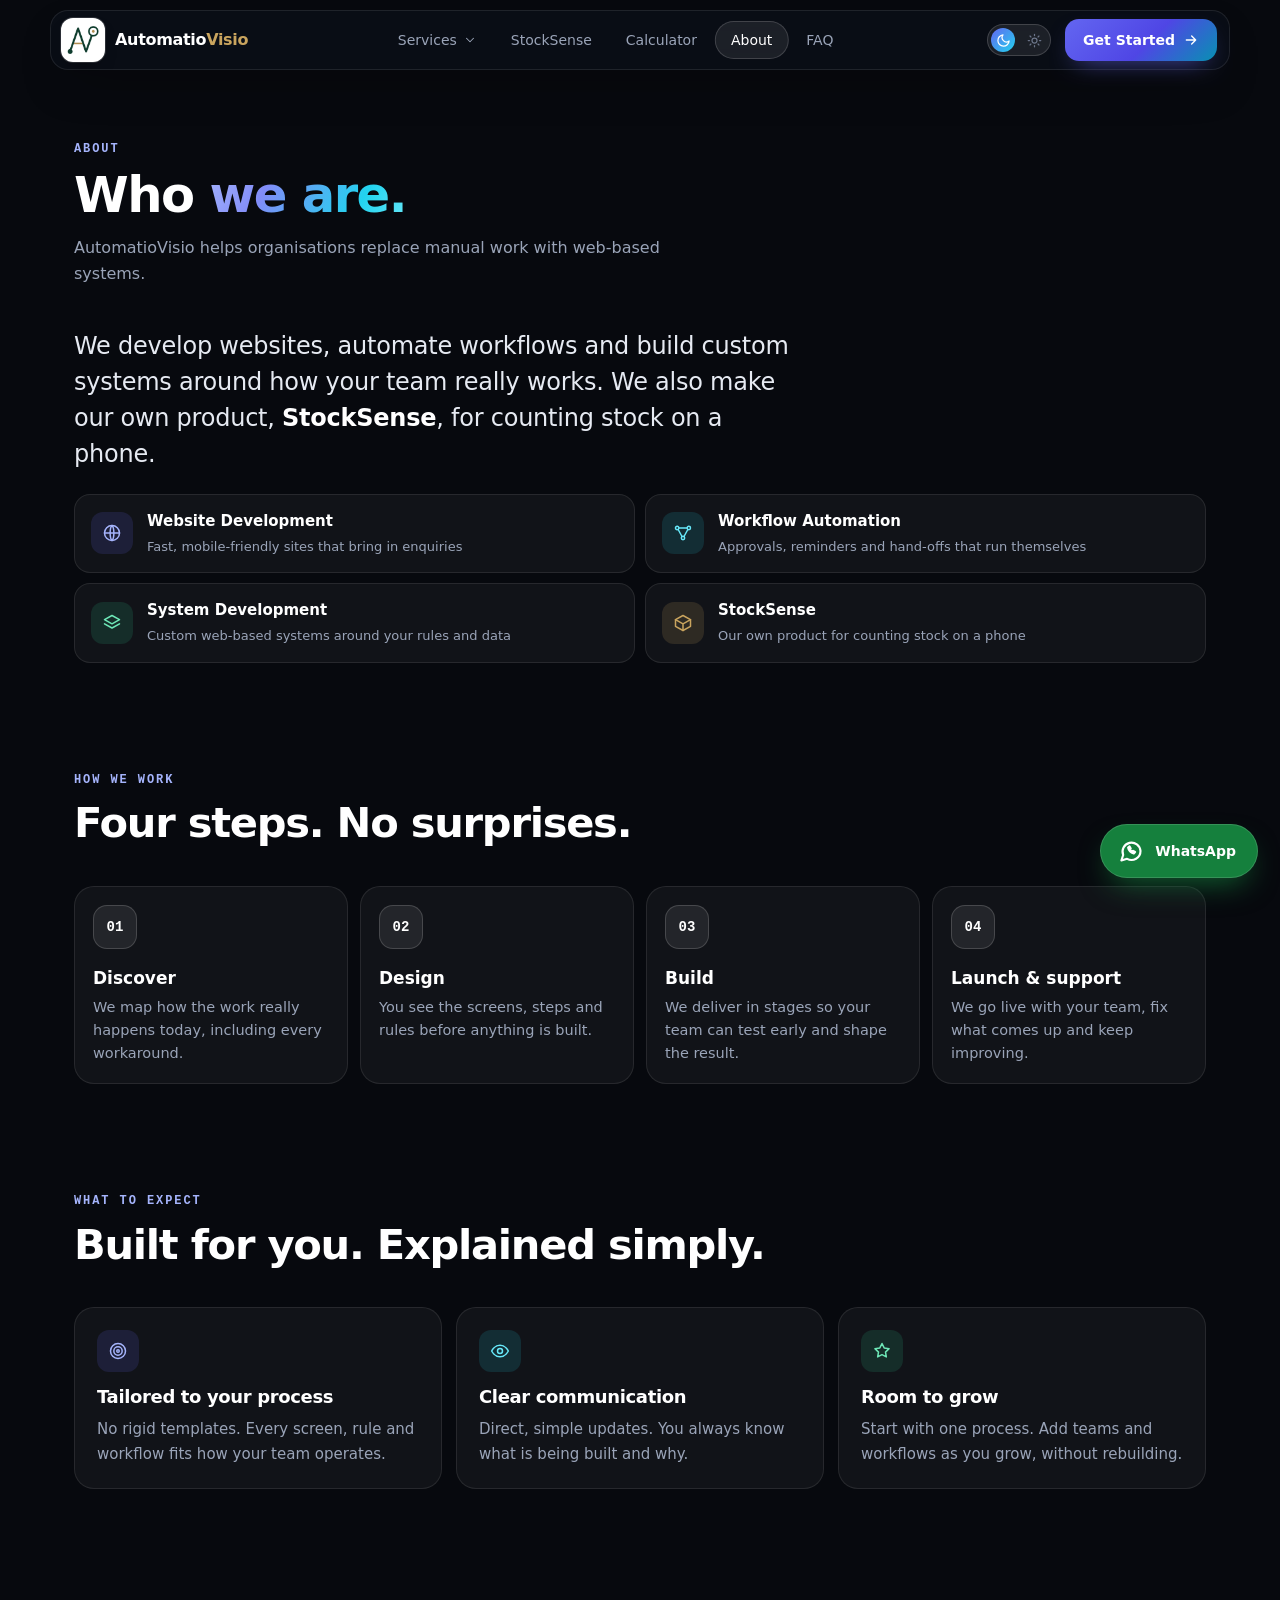
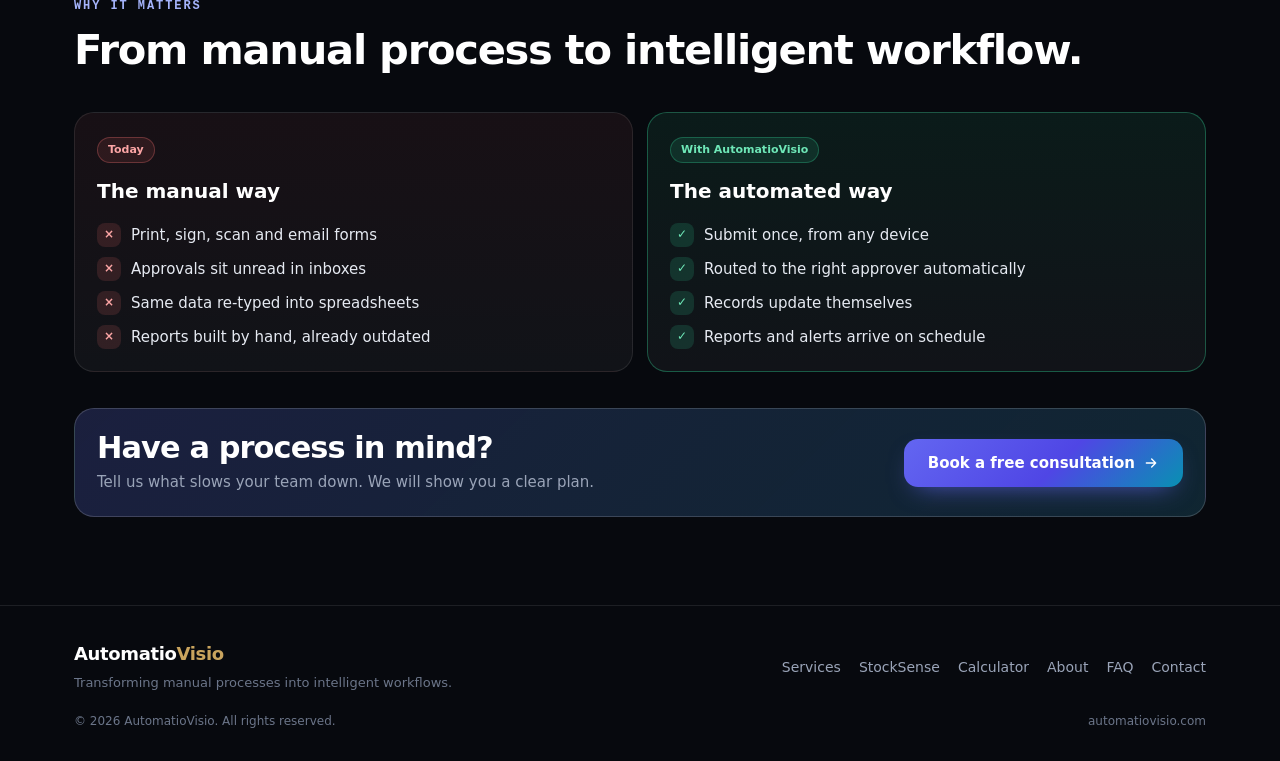
==== commit f3850224: "Update about.html" ====
--- a/about.html
+++ b/about.html
@@ -11,18 +11,569 @@
   <meta property="og:title" content="About | AutomatioVisio">
   <meta property="og:description" content="Who AutomatioVisio is and how we work: websites, workflow automation, custom systems and our own product, StockSense.">
   <link rel="icon" href="data:image/svg+xml,%3Csvg%20xmlns%3D%27http%3A//www.w3.org/2000/svg%27%20viewBox%3D%270%200%2064%2064%27%3E%3Crect%20width%3D%2764%27%20height%3D%2764%27%20rx%3D%2714%27%20fill%3D%27%23083828%27/%3E%3Ctext%20x%3D%2732%27%20y%3D%2743%27%20font-family%3D%27Arial%2CHelvetica%2Csans-serif%27%20font-size%3D%2730%27%20font-weight%3D%27700%27%20fill%3D%27%23c9a45e%27%20text-anchor%3D%27middle%27%3EAV%3C/text%3E%3C/svg%3E">
-  <script>
-    (function () {
-      var d = document.documentElement;
-      try { if (localStorage.getItem("av-theme") === "light") d.classList.add("light"); } catch (e) {}
-      d.classList.add("js");
-      setTimeout(function () { if (!window.__avReady) d.classList.remove("js"); }, 3000);
-    })();
-  </script>
-  <link rel="stylesheet" href="styles.css?v=18">
-  <script src="script.js?v=18" defer></script>
+  <script>try{if(localStorage.getItem("av-theme")==="light")document.documentElement.classList.add("light")}catch(e){}</script>
+  <style>/* =========================================================
+   AutomatioVisio — styles.css
+   Mobile-first · system fonts · light on phones
+   ========================================================= */
+
+/* ---------- Night mode (default) ---------- */
+:root {
+  --bg: #07090e; --surface: #0d121c;
+  --card: rgba(255, 255, 255, 0.045); --card-2: rgba(255, 255, 255, 0.08); --inset: rgba(0, 0, 0, 0.28);
+  --ink: #ffffff; --text: #e6eaf2; --muted: #9aa4b8; --dim: #6b7589;
+  --line: rgba(255, 255, 255, 0.09); --line-2: rgba(255, 255, 255, 0.16);
+  --indigo: #6366f1; --indigo-2: #818cf8; --cyan: #22d3ee; --green: #34d399; --amber: #fbbf24; --red: #f87171;
+  --c-indigo: #a5b4fc; --c-cyan: #67e8f9; --c-green: #6ee7b7; --c-amber: #fcd34d; --c-red: #fca5a5;
+  --gold: #c9a45e; --wa: #15803d;
+  --grad: linear-gradient(120deg, #a5b4fc 0%, #818cf8 30%, #22d3ee 75%, #67e8f9 100%);
+  --grad-btn: linear-gradient(135deg, #6366f1 0%, #4f46e5 55%, #0891b2 100%);
+  --nav: rgba(12, 16, 25, 0.96);
+  --card-shadow: none; --shadow: 0 20px 50px -24px rgba(0, 0, 0, 0.8);
+  --hero-a: rgba(79, 70, 229, 0.24); --hero-b: rgba(6, 182, 212, 0.14);
+  --ease: cubic-bezier(0.2, 0.8, 0.2, 1); --radius: 20px;
+  --font: system-ui, -apple-system, "Segoe UI", Roboto, "Helvetica Neue", Arial, sans-serif;
+  --mono: ui-monospace, SFMono-Regular, Menlo, Consolas, monospace;
+  color-scheme: dark;
+}
+
+/* ---------- Day mode ---------- */
+html.light {
+  --bg: #f3f5fb; --surface: #ffffff; --card: #ffffff; --card-2: #eef1f9; --inset: #eef1f9;
+  --ink: #0a0f1f; --text: #1e293b; --muted: #4f5d75; --dim: #8a94a8;
+  --line: rgba(15, 23, 42, 0.09); --line-2: rgba(15, 23, 42, 0.16);
+  --c-indigo: #4f46e5; --c-cyan: #0e7490; --c-green: #047857; --c-amber: #b45309; --c-red: #b91c1c;
+  --gold: #9a6f2a;
+  --grad: linear-gradient(120deg, #4f46e5 0%, #6366f1 30%, #0891b2 75%, #06b6d4 100%);
+  --nav: rgba(255, 255, 255, 0.96);
+  --card-shadow: 0 12px 32px -22px rgba(30, 41, 99, 0.4); --shadow: 0 18px 44px -26px rgba(30, 41, 99, 0.4);
+  --hero-a: rgba(99, 102, 241, 0.18); --hero-b: rgba(34, 211, 238, 0.2);
+  color-scheme: light;
+}
+
+/* Dark "device" panels (planner, phone, result) stay dark in day mode */
+.dk {
+  --card: rgba(255, 255, 255, 0.045); --card-2: rgba(255, 255, 255, 0.08); --inset: rgba(0, 0, 0, 0.3);
+  --ink: #ffffff; --text: #e6eaf2; --muted: #9aa4b8; --dim: #6b7589;
+  --line: rgba(255, 255, 255, 0.09); --line-2: rgba(255, 255, 255, 0.16);
+  --c-indigo: #a5b4fc; --c-cyan: #67e8f9; --c-green: #6ee7b7; --c-amber: #fcd34d; --c-red: #fca5a5;
+  --grad: linear-gradient(120deg, #a5b4fc 0%, #818cf8 30%, #22d3ee 75%, #67e8f9 100%);
+  color: var(--text); color-scheme: dark;
+}
+
+/* ---------- Base ---------- */
+*, *::before, *::after { box-sizing: border-box; margin: 0; padding: 0; }
+html { -webkit-text-size-adjust: 100%; }
+body { font-family: var(--font); background: var(--bg); color: var(--text); line-height: 1.6; overflow-x: hidden; -webkit-font-smoothing: antialiased; }
+a { color: inherit; text-decoration: none; -webkit-tap-highlight-color: transparent; }
+button { font: inherit; color: inherit; background: none; border: 0; cursor: pointer; touch-action: manipulation; -webkit-tap-highlight-color: transparent; }
+input, select, textarea { font: inherit; color: inherit; }
+svg { display: block; width: 20px; height: 20px; flex-shrink: 0; fill: none; stroke: currentColor; stroke-width: 1.8; stroke-linecap: round; stroke-linejoin: round; }
+.btn .i, .to-top .i, .tt-moon .i, .tt-sun .i { stroke-width: 2; }
+ul, ol { list-style: none; }
+:focus-visible { outline: 2px solid var(--cyan); outline-offset: 3px; border-radius: 8px; }
+::selection { background: rgba(99, 102, 241, 0.5); color: #fff; }
+
+.skip { position: fixed; left: 12px; top: -64px; z-index: 200; padding: 10px 16px; border-radius: 10px; background: var(--ink); color: var(--bg); font-weight: 600; transition: top 0.2s; }
+.skip:focus { top: 12px; }
+.progress { position: fixed; top: 0; left: 0; right: 0; height: 3px; z-index: 90; background: linear-gradient(90deg, var(--indigo-2), var(--cyan)); transform: scaleX(0); transform-origin: left; pointer-events: none; }
+
+.container { width: 100%; max-width: 1180px; margin: 0 auto; padding: 0 18px; }
+.container.narrow { max-width: 820px; }
+.grad { background: var(--grad); -webkit-background-clip: text; background-clip: text; color: transparent; }
+.mono-label { font-family: var(--mono); font-size: 11px; letter-spacing: 0.12em; text-transform: uppercase; color: var(--dim); }
+
+/* ---------- Sections ---------- */
+.section { padding: 60px 0; scroll-margin-top: 16px; }
+.sec-head { margin-bottom: 28px; }
+.eyebrow { font-family: var(--mono); font-size: 12px; font-weight: 600; letter-spacing: 0.16em; text-transform: uppercase; color: var(--c-indigo); }
+h1, h2, h3 { color: var(--ink); text-wrap: balance; }
+h2 { margin-top: 10px; font-size: clamp(1.75rem, 6.6vw, 2.6rem); font-weight: 800; line-height: 1.1; letter-spacing: -0.03em; }
+.sub { margin-top: 12px; font-size: 16px; line-height: 1.65; color: var(--muted); max-width: 40rem; }
+
+/* ---------- Buttons ---------- */
+.btn { display: inline-flex; align-items: center; justify-content: center; gap: 8px; min-height: 48px; padding: 0 24px; border-radius: 14px; font-size: 15px; font-weight: 600; color: #fff; white-space: nowrap; transition: transform 0.15s, filter 0.2s; }
+.btn .i { width: 16px; height: 16px; }
+.btn:active { transform: scale(0.98); }
+.btn:disabled { opacity: 0.7; cursor: wait; }
+.btn-primary { background: var(--grad-btn); box-shadow: 0 10px 26px -12px rgba(99, 102, 241, 0.8); }
+.btn-ghost { color: var(--ink); background: var(--card); border: 1px solid var(--line-2); box-shadow: var(--card-shadow); }
+.btn-wa { background: var(--wa); box-shadow: 0 10px 26px -14px rgba(21, 128, 61, 0.9); }
+.btn-wa .i { width: 18px; height: 18px; }
+.btn.sm { min-height: 42px; padding: 0 18px; font-size: 14px; }
+.btn.block { width: 100%; }
+
+/* ---------- Chips, tags, pills ---------- */
+.chip { display: inline-flex; align-items: center; padding: 3px 10px; border-radius: 999px; font-size: 11px; font-weight: 600; white-space: nowrap; border: 1px solid transparent; }
+.chip-cyan { background: rgba(34, 211, 238, 0.12); color: var(--c-cyan); border-color: rgba(34, 211, 238, 0.3); }
+.chip-green { background: rgba(52, 211, 153, 0.12); color: var(--c-green); border-color: rgba(52, 211, 153, 0.3); }
+.chip-red { background: rgba(248, 113, 113, 0.1); color: var(--c-red); border-color: rgba(248, 113, 113, 0.3); }
+.chip-gold { background: rgba(201, 164, 94, 0.14); color: var(--gold); border-color: rgba(201, 164, 94, 0.4); }
+.tag { display: inline-flex; align-self: flex-start; padding: 4px 11px; border-radius: 999px; font: 600 11px/1.5 var(--mono); letter-spacing: 0.04em; border: 1px solid transparent; }
+.t-indigo { background: rgba(99, 102, 241, 0.13); color: var(--c-indigo); border-color: rgba(129, 140, 248, 0.3); }
+.t-cyan { background: rgba(34, 211, 238, 0.11); color: var(--c-cyan); border-color: rgba(34, 211, 238, 0.32); }
+.t-green { background: rgba(52, 211, 153, 0.11); color: var(--c-green); border-color: rgba(52, 211, 153, 0.32); }
+.t-gold { background: rgba(201, 164, 94, 0.14); color: var(--gold); border-color: rgba(201, 164, 94, 0.4); }
+.pills { display: flex; flex-wrap: wrap; gap: 8px; }
+.pills span { padding: 5px 12px; border-radius: 999px; font-size: 12px; color: var(--muted); background: var(--card); border: 1px solid var(--line); }
+.fi { width: 42px; height: 42px; flex-shrink: 0; display: grid; place-items: center; border-radius: 12px; }
+.fi.i { background: rgba(99, 102, 241, 0.15); color: var(--c-indigo); }
+.fi.c { background: rgba(34, 211, 238, 0.13); color: var(--c-cyan); }
+.fi.g { background: rgba(52, 211, 153, 0.13); color: var(--c-green); }
+.fi.a { background: rgba(201, 164, 94, 0.16); color: var(--gold); }
+
+/* ---------- Header / navigation ---------- */
+/* The header never catches touches itself: only the bar and an OPEN menu do. */
+.header { position: fixed; top: 0; left: 0; right: 0; z-index: 50; padding: 10px 10px 0; pointer-events: none; }
+.nav { pointer-events: auto; display: flex; align-items: center; gap: 8px; height: 60px; max-width: 1180px; margin: 0 auto; padding: 0 8px 0 9px; border-radius: 18px; background: var(--nav); border: 1px solid var(--line); box-shadow: var(--shadow); }
+
+.brand { display: inline-flex; align-items: center; gap: 10px; min-height: 44px; min-width: 0; margin-right: auto; border-radius: 12px; }
+.brand-mark { display: block; width: 42px; height: 42px; flex-shrink: 0; border-radius: 12px; background: #fff url("[data-uri]") center / cover no-repeat; box-shadow: 0 0 0 1px rgba(255, 255, 255, 0.14), 0 8px 18px -10px rgba(0, 0, 0, 0.7); }
+html.light .brand-mark { box-shadow: 0 0 0 1px rgba(15, 23, 42, 0.14), 0 8px 18px -10px rgba(30, 41, 99, 0.35); }
+.brand-name { font-weight: 700; font-size: 16px; letter-spacing: -0.02em; color: var(--ink); white-space: nowrap; }
+.brand-name span { color: var(--gold); }
+
+.nav-links, .nav-cta { display: none; }
+.nav-actions { display: flex; align-items: center; gap: 8px; flex-shrink: 0; }
+
+.menu-btn { width: 44px; height: 44px; border-radius: 12px; border: 1px solid var(--line-2); background: var(--card); display: flex; flex-direction: column; align-items: center; justify-content: center; gap: 4px; }
+.menu-btn i { display: block; width: 18px; height: 2px; border-radius: 2px; background: var(--ink); transition: transform 0.25s, opacity 0.25s; }
+.menu-btn.open i:nth-child(1) { transform: translateY(6px) rotate(45deg); }
+.menu-btn.open i:nth-child(2) { opacity: 0; }
+.menu-btn.open i:nth-child(3) { transform: translateY(-6px) rotate(-45deg); }
+
+.menu { pointer-events: none; visibility: hidden; opacity: 0; transform: translateY(-6px); transition: opacity 0.18s, transform 0.18s, visibility 0s 0.18s; display: grid; gap: 2px; max-width: 1180px; margin: 8px auto 0; padding: 8px; max-height: calc(100vh - 92px); max-height: calc(100dvh - 92px); overflow-y: auto; overscroll-behavior: contain; border-radius: 18px; background: var(--surface); border: 1px solid var(--line); box-shadow: var(--shadow); }
+.menu.open { pointer-events: auto; visibility: visible; opacity: 1; transform: none; transition-delay: 0s; }
+.m-group { padding: 10px 14px 4px; font: 600 11px var(--mono); letter-spacing: 0.14em; text-transform: uppercase; color: var(--dim); }
+.m-link { display: flex; align-items: center; gap: 12px; min-height: 48px; padding: 0 14px; border-radius: 12px; font-size: 15px; font-weight: 500; color: var(--text); }
+.m-link:active { background: var(--card-2); }
+.m-link .fi { width: 32px; height: 32px; border-radius: 9px; }
+.m-link .fi .i { width: 17px; height: 17px; }
+.menu .btn { margin-top: 6px; }
+
+/* Day / night switch: compact icon button on phones */
+.theme-toggle { position: relative; width: 44px; height: 44px; border-radius: 12px; border: 1px solid var(--line-2); background: var(--card); display: grid; place-items: center; }
+.tt-track { position: relative; display: grid; place-items: center; width: 20px; height: 20px; }
+.tt-moon, .tt-sun { grid-area: 1 / 1; display: grid; place-items: center; transition: opacity 0.2s, transform 0.3s var(--ease); }
+.tt-moon .i, .tt-sun .i { width: 20px; height: 20px; }
+.tt-moon { color: var(--c-indigo); }
+.tt-sun { color: #f59e0b; opacity: 0; transform: rotate(-60deg) scale(0.6); }
+html.light .tt-moon { opacity: 0; transform: rotate(60deg) scale(0.6); }
+html.light .tt-sun { opacity: 1; transform: none; }
+.tt-knob { display: none; }
+
+/* ---------- Hero ---------- */
+.hero { position: relative; padding: 100px 0 44px; background: radial-gradient(460px 320px at 0 0, var(--hero-a), transparent 70%), radial-gradient(420px 300px at 100% 10%, var(--hero-b), transparent 70%); }
+.hero-canvas { display: none; }
+.hero-grid { position: relative; display: grid; gap: 30px; }
+.hero-kicker { margin-bottom: 14px; color: var(--c-cyan); }
+.hero-copy { container-type: inline-size; }
+.hero-title { font-size: clamp(1.75rem, 8vw, 3.5rem); font-size: min(3.5rem, calc(100cqw / 10.6)); font-weight: 800; line-height: 1.05; letter-spacing: -0.035em; }
+.lead { margin-top: 16px; max-width: 34rem; font-size: 17px; line-height: 1.65; color: var(--muted); }
+.cta-row { margin-top: 24px; display: grid; gap: 10px; }
+
+/* ---------- Process Planner ---------- */
+.planner { min-width: 0; border-radius: 22px; overflow: hidden; background: linear-gradient(180deg, #111622, #0a0d14); border: 1px solid var(--line-2); box-shadow: var(--shadow); }
+.c-bar { display: flex; align-items: center; justify-content: space-between; gap: 8px; padding: 12px 16px; border-bottom: 1px solid var(--line); }
+.dots { display: flex; gap: 6px; }
+.dots i { width: 9px; height: 9px; border-radius: 50%; background: rgba(255, 255, 255, 0.14); }
+.pl-body { padding: 16px; display: grid; gap: 14px; }
+.pl-chips { display: grid; grid-template-columns: repeat(3, minmax(0, 1fr)); gap: 6px; margin-top: 8px; }
+.pl-chip { min-height: 42px; padding: 0 4px; border-radius: 12px; font-size: 12.5px; font-weight: 600; color: var(--muted); background: var(--card); border: 1px solid var(--line); transition: border-color 0.2s, background 0.2s, color 0.2s; }
+.pl-chip.on { color: var(--ink); border-color: rgba(34, 211, 238, 0.55); background: linear-gradient(135deg, rgba(99, 102, 241, 0.28), rgba(34, 211, 238, 0.16)); }
+.pl-top { display: flex; align-items: center; justify-content: space-between; gap: 10px; flex-wrap: wrap; }
+.seg { display: inline-flex; padding: 3px; border-radius: 999px; background: var(--inset); border: 1px solid var(--line); }
+.seg-btn { min-height: 38px; padding: 0 14px; border-radius: 999px; font-size: 12.5px; font-weight: 600; color: var(--muted); transition: background 0.2s, color 0.2s; }
+.seg-btn.on { color: #fff; background: var(--grad-btn); }
+.planner[data-mode="manual"] .seg-btn.on { background: linear-gradient(135deg, #b45309, #d97706); }
+.pl-list { display: grid; gap: 8px; min-height: 116px; align-content: start; margin-top: 8px; }
+.pl-list li { display: flex; gap: 10px; font-size: 13.5px; line-height: 1.45; color: var(--text); }
+.pl-list li::before { content: ""; flex-shrink: 0; width: 7px; height: 7px; margin-top: 7px; border-radius: 50%; background: var(--cyan); }
+.planner[data-mode="manual"] .pl-list li::before { background: var(--amber); }
+.pl-fitrow { display: grid; gap: 8px; }
+.pl-fit { display: flex; flex-wrap: wrap; gap: 6px; }
+.fit { padding: 4px 10px; border-radius: 999px; font: 600 11px var(--mono); color: var(--c-cyan); background: rgba(34, 211, 238, 0.1); border: 1px solid rgba(34, 211, 238, 0.3); }
+.pl-note { text-align: center; font-size: 11.5px; color: var(--dim); }
+
+/* ---------- Workflow flow (planner + services page) ---------- */
+.flow { container-type: inline-size; position: relative; margin: 16px 0 4px; padding: 14px 6px; display: grid; grid-template-columns: repeat(5, minmax(0, 1fr)); gap: 2px; border-radius: 16px; background: var(--inset); border: 1px solid var(--line); }
+.flow::before { content: ""; position: absolute; left: calc(6px + 10cqw); right: calc(6px + 10cqw); top: 33px; height: 2px; background: linear-gradient(90deg, rgba(129, 140, 248, 0.45), rgba(34, 211, 238, 0.45)); }
+.flow::after { content: ""; position: absolute; top: 29px; left: calc(6px + 10cqw - 5px); width: 10px; height: 10px; border-radius: 50%; background: var(--cyan); box-shadow: 0 0 10px 2px rgba(34, 211, 238, 0.55); opacity: 0; pointer-events: none; }
+.f-node { position: relative; text-align: center; }
+.f-node span { position: relative; display: grid; place-items: center; width: 38px; height: 38px; margin: 0 auto; border-radius: 12px; background: var(--surface); border: 1px solid var(--line-2); color: var(--c-indigo); }
+.f-node .i { width: 18px; height: 18px; }
+.f-node p { margin-top: 7px; font-size: 10.5px; font-weight: 600; line-height: 1.25; color: var(--text); }
+.f-node:nth-child(4) span { color: var(--c-cyan); }
+.f-node:nth-child(5) span { color: var(--c-green); }
+.pl-flow { margin: 0; }
+.pl-flow .f-node p { min-height: 2.5em; }
+.pl-flow .f-node { animation: av-pop 0.4s var(--ease) both; animation-delay: calc(var(--i, 0) * 70ms); }
+.flow.play[data-mode="auto"]::after { animation: av-dot 5s linear infinite; }
+.flow.play[data-mode="auto"] .f-node span { animation: av-node 5s linear infinite; }
+.flow.play[data-mode="auto"] .f-node:nth-child(1) span { animation-delay: 0.2s; }
+.flow.play[data-mode="auto"] .f-node:nth-child(2) span { animation-delay: 1.1s; }
+.flow.play[data-mode="auto"] .f-node:nth-child(3) span { animation-delay: 2s; }
+.flow.play[data-mode="auto"] .f-node:nth-child(4) span { animation-delay: 2.9s; }
+.flow.play[data-mode="auto"] .f-node:nth-child(5) span { animation-delay: 3.8s; }
+/* "Today" view: dashed amber steps with a blinking warning */
+.flow[data-mode="manual"]::before { background: repeating-linear-gradient(90deg, rgba(251, 191, 36, 0.55) 0 6px, transparent 6px 12px); }
+.flow[data-mode="manual"] .f-node span { color: var(--c-amber); border-style: dashed; border-color: rgba(251, 191, 36, 0.42); }
+.flow[data-mode="manual"] .f-node:nth-child(4) span::after { content: "!"; position: absolute; top: -6px; right: -6px; width: 16px; height: 16px; border-radius: 50%; background: var(--amber); color: #1a1200; font: 700 10px/16px var(--mono); text-align: center; }
+.flow.play[data-mode="manual"] .f-node:nth-child(4) span::after { animation: av-blink 1.3s ease-in-out infinite; }
+@keyframes av-pop { from { opacity: 0; transform: translateY(6px) scale(0.94); } to { opacity: 1; transform: none; } }
+@keyframes av-dot { 0% { opacity: 0; transform: translateX(0); } 4% { opacity: 1; transform: translateX(0); } 76% { opacity: 1; transform: translateX(80cqw); } 82%, 100% { opacity: 0; transform: translateX(80cqw); } }
+@keyframes av-node { 0%, 100% { border-color: var(--line-2); box-shadow: 0 0 0 0 rgba(34, 211, 238, 0); } 3%, 14% { border-color: var(--cyan); box-shadow: 0 0 0 4px rgba(34, 211, 238, 0.18); } 28% { border-color: var(--line-2); box-shadow: 0 0 0 0 rgba(34, 211, 238, 0); } }
+@keyframes av-blink { 0%, 100% { opacity: 1; transform: scale(1); } 50% { opacity: 0.35; transform: scale(0.85); } }
+
+/* ---------- Service cards ---------- */
+.cards4 { display: grid; gap: 14px; }
+.card { display: flex; flex-direction: column; padding: 22px; border-radius: var(--radius); background: var(--card); border: 1px solid var(--line); box-shadow: var(--card-shadow); }
+.svc-card .fi { width: 48px; height: 48px; }
+.svc-card .tag { margin-top: 16px; }
+.card h3 { margin-top: 12px; font-size: 20px; font-weight: 700; line-height: 1.25; letter-spacing: -0.02em; }
+.card > p { margin-top: 8px; font-size: 15px; line-height: 1.65; color: var(--muted); }
+.card .pills { padding-top: 16px; }
+.more { margin-top: auto; padding-top: 18px; display: inline-flex; align-items: center; gap: 6px; font-size: 14px; font-weight: 600; color: var(--c-indigo); }
+.more .i { width: 14px; height: 14px; transition: transform 0.2s; }
+.note-line { margin-top: 20px; text-align: center; font-size: 14px; line-height: 1.7; color: var(--muted); }
+
+/* ---------- Featured product ---------- */
+.spot { display: grid; gap: 26px; padding: 22px; border-radius: 24px; border: 1px solid var(--line-2); background: radial-gradient(420px 260px at 100% 0, rgba(201, 164, 94, 0.14), transparent 70%), radial-gradient(420px 300px at 0 100%, rgba(79, 70, 229, 0.14), transparent 70%), var(--surface); box-shadow: var(--card-shadow); }
+.spot h2 { font-size: clamp(2.2rem, 9vw, 3.2rem); }
+.tagline { margin-top: 4px; font-size: 19px; font-weight: 500; line-height: 1.35; color: var(--muted); letter-spacing: -0.01em; }
+.spot-text { margin-top: 14px; font-size: 16px; line-height: 1.7; color: var(--muted); }
+.features { margin-top: 22px; display: grid; gap: 16px; }
+.features li { display: flex; gap: 14px; align-items: flex-start; }
+.features b { display: block; font-size: 15px; color: var(--ink); }
+.features span { font-size: 14px; color: var(--muted); }
+.spot .btn { margin-top: 24px; }
+.phone-wrap { display: flex; flex-direction: column; align-items: center; gap: 16px; min-width: 0; }
+.phone { width: 100%; max-width: 320px; padding: 10px; border-radius: 40px; background: linear-gradient(180deg, #1c2335, #0d1119); border: 1px solid rgba(255, 255, 255, 0.16); position: relative; }
+.notch { position: absolute; top: 20px; left: 50%; transform: translateX(-50%); width: 86px; height: 22px; border-radius: 999px; background: #000; z-index: 2; }
+.screen { border-radius: 30px; background: #080b12; padding: 48px 14px 16px; }
+.app-head { display: flex; align-items: flex-start; justify-content: space-between; }
+.app-title { margin-top: 2px; font-size: 15px; font-weight: 700; color: var(--ink); }
+.app-progress { margin-top: 14px; height: 6px; border-radius: 6px; background: var(--card-2); overflow: hidden; }
+.app-progress i { display: block; height: 100%; border-radius: 6px; background: linear-gradient(90deg, var(--indigo), var(--cyan)); transform-origin: left; transform: scaleX(0.66); transition: transform 0.3s var(--ease); }
+.app-progress-text { margin-top: 6px; font-size: 11px; color: var(--dim); }
+.items { margin-top: 12px; display: grid; gap: 8px; }
+.item { display: flex; align-items: center; justify-content: space-between; gap: 8px; padding: 10px; border-radius: 16px; background: var(--card); border: 1px solid var(--line); }
+.item.active { border-color: rgba(34, 211, 238, 0.4); background: rgba(34, 211, 238, 0.06); }
+.item-name { font-size: 13px; font-weight: 600; color: var(--ink); }
+.item-unit { font-size: 11px; color: var(--dim); }
+.item-unit.c { color: var(--cyan); }
+.photo { width: 100%; margin-top: 10px; min-height: 48px; display: flex; align-items: center; gap: 10px; padding: 8px 12px; border-radius: 16px; border: 1px dashed rgba(255, 255, 255, 0.2); font-size: 12px; color: var(--muted); text-align: left; }
+.photo.done { border-style: solid; border-color: rgba(52, 211, 153, 0.45); background: rgba(52, 211, 153, 0.07); color: #d1fae5; }
+.photo-ic { display: grid; place-items: center; width: 30px; height: 30px; border-radius: 9px; background: var(--card-2); color: var(--cyan); flex-shrink: 0; }
+.photo-ic .i { width: 16px; height: 16px; }
+.photo em { margin-left: auto; font-style: normal; font-weight: 700; color: var(--green); }
+.submit { width: 100%; margin-top: 10px; }
+.submit.sent { background: linear-gradient(135deg, #059669, #0891b2); }
+.try-hint { display: flex; align-items: center; gap: 8px; font-size: 13px; color: var(--muted); }
+.try-hint .mono-label { color: var(--c-cyan); }
+
+/* +/- stepper */
+.stepper { display: inline-flex; align-items: center; gap: 4px; flex-shrink: 0; }
+.st-btn { width: 44px; height: 44px; border-radius: 12px; display: grid; place-items: center; font-size: 22px; font-weight: 600; line-height: 1; color: var(--ink); background: var(--card-2); border: 1px solid var(--line); user-select: none; -webkit-user-select: none; -webkit-touch-callout: none; }
+.st-btn.plus { background: var(--indigo); border-color: transparent; color: #fff; }
+.st-btn:active { transform: scale(0.94); }
+.st-btn.off { opacity: 0.35; }
+.st-val { min-width: 38px; text-align: center; font-weight: 700; font-size: 15px; color: var(--ink); font-variant-numeric: tabular-nums; }
+
+/* ---------- Who we are ---------- */
+.statement { max-width: 46rem; font-size: clamp(1.15rem, 4vw, 1.5rem); line-height: 1.5; font-weight: 500; letter-spacing: -0.01em; color: var(--text); }
+.statement b { color: var(--ink); }
+.who { display: grid; gap: 14px; margin-top: 26px; }
+.who .card h3 { margin-top: 14px; font-size: 18px; }
+
+/* ---------- Call-to-action band ---------- */
+.band { display: grid; gap: 16px; padding: 22px; border-radius: var(--radius); border: 1px solid var(--line-2); background: linear-gradient(135deg, rgba(99, 102, 241, 0.16), rgba(34, 211, 238, 0.1)), var(--surface); }
+.band h2 { margin-top: 0; font-size: clamp(1.4rem, 5.4vw, 1.9rem); }
+.band p { margin-top: 6px; font-size: 15px; color: var(--muted); }
+.band-wrap { margin-top: 36px; }
+
+/* ---------- Contact ---------- */
+.contact { display: grid; gap: 24px; padding: 22px; border-radius: 24px; border: 1px solid var(--line-2); background: var(--surface); box-shadow: var(--card-shadow); }
+.opts { margin-top: 22px; display: grid; gap: 10px; }
+.opt { display: flex; align-items: center; gap: 14px; min-height: 64px; padding: 12px 16px; border-radius: 16px; background: var(--card); border: 1px solid var(--line-2); }
+.opt b { display: block; font-size: 15px; color: var(--ink); }
+.opt small { font-size: 13px; color: var(--muted); word-break: break-all; }
+.opt-wa .fi { background: rgba(21, 128, 61, 0.2); color: #4ade80; }
+html.light .opt-wa .fi { color: #15803d; }
+.form { display: grid; gap: 14px; }
+.input label { display: block; margin-bottom: 6px; font-size: 13px; font-weight: 500; color: var(--text); }
+.input input, .input select, .input textarea { width: 100%; min-height: 48px; padding: 12px 14px; border-radius: 12px; font-size: 16px; color: var(--ink); background: var(--card); border: 1px solid var(--line-2); outline: none; }
+.input select { appearance: none; -webkit-appearance: none; cursor: pointer; padding-right: 38px; background-image: linear-gradient(45deg, transparent 50%, #8c96a8 50%), linear-gradient(135deg, #8c96a8 50%, transparent 50%); background-position: calc(100% - 20px) 55%, calc(100% - 15px) 55%; background-size: 5px 5px; background-repeat: no-repeat; }
+.input select option { background: var(--surface); color: var(--ink); }
+.input textarea { min-height: 110px; resize: vertical; }
+.input input::placeholder, .input textarea::placeholder { color: var(--dim); }
+.input input:focus, .input select:focus, .input textarea:focus { border-color: rgba(129, 140, 248, 0.8); box-shadow: 0 0 0 4px rgba(99, 102, 241, 0.16); }
+.input .invalid { border-color: rgba(248, 113, 113, 0.9); }
+.form-error { font-size: 13px; color: var(--c-red); }
+.form-error:empty { display: none; }
+.form-note { text-align: center; font-size: 12px; color: var(--dim); }
+
+/* ---------- Inner pages ---------- */
+.page-hero { padding: 108px 0 8px; }
+.page-hero h1 { margin-top: 10px; font-size: clamp(2rem, 8vw, 3.1rem); font-weight: 800; line-height: 1.08; letter-spacing: -0.03em; }
+
+/* Calculator */
+.calc { display: grid; gap: 14px; }
+.calc-inputs { padding: 8px 20px 20px; border-radius: var(--radius); background: var(--card); border: 1px solid var(--line); box-shadow: var(--card-shadow); }
+.field { display: flex; flex-wrap: wrap; align-items: center; justify-content: space-between; gap: 8px 12px; padding: 14px 0; border-bottom: 1px solid var(--line); }
+.field > div:first-child { flex: 1 1 150px; min-width: 0; }
+.field b { display: block; font-size: 15px; font-weight: 600; color: var(--ink); }
+.field small { font-size: 12px; color: var(--dim); }
+.calc-bar { position: sticky; bottom: 12px; z-index: 5; margin-top: 16px; display: flex; align-items: center; justify-content: space-between; gap: 10px; padding: 12px 78px 12px 16px; border-radius: 14px; background: #0a0e16; border: 1px solid var(--line-2); box-shadow: 0 12px 30px -12px rgba(0, 0, 0, 0.6); }
+.calc-bar .mono-label { font-size: 10px; white-space: nowrap; }
+.calc-bar strong { font-size: 18px; color: var(--ink); font-variant-numeric: tabular-nums; white-space: nowrap; }
+.calc-result { padding: 22px; border-radius: var(--radius); border: 1px solid var(--line-2); background: radial-gradient(120% 80% at 100% 0, rgba(34, 211, 238, 0.16), transparent 60%), radial-gradient(120% 80% at 0 100%, rgba(99, 102, 241, 0.24), transparent 60%), #0a0e16; }
+.result-num { margin-top: 10px; font-size: clamp(2.2rem, 10vw, 3.4rem); font-weight: 800; line-height: 1.05; letter-spacing: -0.03em; font-variant-numeric: tabular-nums; }
+.result-label { margin-top: 4px; font-size: 13px; color: var(--muted); }
+.result-grid { margin-top: 20px; display: grid; grid-template-columns: 1fr 1fr; gap: 10px; }
+.result-grid > div { padding: 14px; border-radius: 14px; background: var(--card); border: 1px solid var(--line); }
+.result-grid > div:last-child { grid-column: span 2; }
+.result-mid { font-size: 21px; font-weight: 700; color: var(--ink); font-variant-numeric: tabular-nums; line-height: 1.2; }
+.calc-note { margin: 16px 0; font-size: 12px; line-height: 1.6; color: var(--dim); }
+
+/* About */
+.compare { display: grid; gap: 14px; }
+.cmp { padding: 22px; border-radius: var(--radius); border: 1px solid var(--line); background: var(--card); box-shadow: var(--card-shadow); }
+.cmp.bad { background: linear-gradient(180deg, rgba(248, 113, 113, 0.07), var(--card)); }
+.cmp.good { border-color: rgba(52, 211, 153, 0.35); background: linear-gradient(180deg, rgba(52, 211, 153, 0.09), var(--card)); }
+.cmp h3 { margin-top: 12px; font-size: 20px; }
+.cmp ul { margin-top: 16px; display: grid; gap: 10px; }
+.cmp li { display: flex; gap: 10px; align-items: flex-start; font-size: 15px; color: var(--text); }
+.mark { width: 24px; height: 24px; flex-shrink: 0; display: grid; place-items: center; border-radius: 8px; font-size: 12px; font-weight: 700; }
+.bad .mark { background: rgba(248, 113, 113, 0.14); color: var(--c-red); }
+.good .mark { background: rgba(52, 211, 153, 0.16); color: var(--c-green); }
+.steps { display: grid; gap: 12px; }
+.step { display: flex; gap: 16px; padding: 18px; border-radius: var(--radius); background: var(--card); border: 1px solid var(--line); box-shadow: var(--card-shadow); }
+.step-num { width: 44px; height: 44px; flex-shrink: 0; display: grid; place-items: center; border-radius: 14px; font: 600 14px var(--mono); color: var(--ink); background: var(--card-2); border: 1px solid var(--line-2); }
+.step h3 { font-size: 17px; }
+.step p { margin-top: 4px; font-size: 14.5px; color: var(--muted); }
+.mini-offers { display: grid; gap: 10px; margin-top: 22px; }
+.offer { display: flex; align-items: center; gap: 14px; padding: 14px 16px; border-radius: 16px; background: var(--card); border: 1px solid var(--line); box-shadow: var(--card-shadow); }
+.offer b { display: block; font-size: 15px; color: var(--ink); }
+.offer small { font-size: 13px; color: var(--muted); }
+
+/* Services page */
+.jumpbar { display: flex; flex-wrap: wrap; gap: 8px; margin-top: 22px; }
+.jump { display: inline-flex; align-items: center; min-height: 40px; padding: 0 14px; border-radius: 999px; font-size: 13px; font-weight: 600; color: var(--muted); background: var(--card); border: 1px solid var(--line-2); }
+.jump:active { background: var(--card-2); color: var(--ink); }
+.svc { padding: 52px 0; border-top: 1px solid var(--line); scroll-margin-top: 36px; }
+.svc-grid { display: grid; gap: 26px; }
+.svc-head { display: flex; align-items: center; gap: 12px; }
+.svc-head .fi { width: 48px; height: 48px; }
+.svc h2 { margin-top: 14px; font-size: clamp(1.6rem, 6vw, 2.2rem); }
+.svc-lead { margin-top: 12px; font-size: 16.5px; line-height: 1.7; color: var(--muted); }
+.svc-cols { display: grid; gap: 12px; margin-top: 22px; }
+.svc-col { padding: 18px; border-radius: 16px; background: var(--card); border: 1px solid var(--line); box-shadow: var(--card-shadow); }
+.svc-col h3 { font: 600 12px var(--mono); letter-spacing: 0.12em; text-transform: uppercase; color: var(--c-indigo); }
+.svc-col ul { margin-top: 12px; display: grid; gap: 9px; }
+.svc-col li { display: flex; gap: 10px; font-size: 14.5px; line-height: 1.5; color: var(--text); }
+.svc-col li::before { content: "✓"; flex-shrink: 0; color: var(--c-green); font-weight: 700; }
+.svc-col p { margin-top: 10px; font-size: 14.5px; line-height: 1.6; color: var(--muted); }
+.svc .cta-row { margin-top: 22px; }
+.svc-vis { min-width: 0; }
+.vis-label { margin-bottom: 10px; }
+.browser, .sysmock { border-radius: 16px; overflow: hidden; background: var(--surface); border: 1px solid var(--line-2); box-shadow: var(--card-shadow); }
+.br-bar { display: flex; align-items: center; gap: 6px; padding: 10px 12px; border-bottom: 1px solid var(--line); }
+.br-bar i { width: 8px; height: 8px; border-radius: 50%; background: var(--line-2); }
+.br-url { margin-left: 8px; flex: 1; height: 18px; border-radius: 9px; background: var(--inset); font: 10px/18px var(--mono); color: var(--dim); padding: 0 10px; overflow: hidden; white-space: nowrap; }
+.br-body { padding: 14px; display: grid; gap: 10px; }
+.sk { border-radius: 8px; background: var(--card-2); }
+.sk.h { height: 78px; background: linear-gradient(135deg, rgba(99, 102, 241, 0.35), rgba(34, 211, 238, 0.2)); }
+.sk.l { height: 10px; } .sk.l.s { width: 60%; }
+.br-cards { display: grid; grid-template-columns: repeat(3, 1fr); gap: 8px; }
+.br-cards .sk { height: 48px; }
+.br-form { display: flex; gap: 8px; }
+.br-form .sk { flex: 1; height: 32px; }
+.br-btn { width: 84px; height: 32px; border-radius: 8px; background: var(--grad-btn); }
+.sysmock { display: grid; grid-template-columns: 58px minmax(0, 1fr); }
+.sys-side { padding: 12px 8px; display: grid; gap: 8px; align-content: start; background: var(--inset); border-right: 1px solid var(--line); }
+.sys-side i { height: 28px; border-radius: 8px; background: var(--card-2); }
+.sys-side i:first-child { background: rgba(99, 102, 241, 0.45); }
+.sys-main { padding: 12px; min-width: 0; }
+.mini-table { display: grid; gap: 8px; padding: 8px; border-radius: 14px; background: var(--inset); border: 1px solid var(--line); }
+.mini-table div { display: flex; align-items: center; justify-content: space-between; gap: 8px; padding: 9px 12px; border-radius: 10px; background: var(--surface); font: 12px var(--mono); color: var(--text); }
+.mini-table em { font: 600 11px var(--font); padding: 2px 9px; border-radius: 999px; font-style: normal; white-space: nowrap; }
+.s-green { background: rgba(52, 211, 153, 0.15); color: var(--c-green); }
+.s-amber { background: rgba(251, 191, 36, 0.15); color: var(--c-amber); }
+.s-indigo { background: rgba(99, 102, 241, 0.16); color: var(--c-indigo); }
+.stock-vis { padding: 16px; border-radius: 16px; background: var(--surface); border: 1px solid var(--line-2); box-shadow: var(--card-shadow); }
+.stock-vis .app-progress { margin: 12px 0 14px; }
+.stock-vis .item { background: var(--card); }
+.stock-vis .qty { font: 700 14px var(--mono); color: var(--ink); }
+.stock-vis .tick { color: var(--green); font-weight: 700; }
+
+/* FAQ */
+.faq { display: grid; gap: 10px; }
+.faq details { border-radius: 16px; background: var(--card); border: 1px solid var(--line); box-shadow: var(--card-shadow); }
+.faq summary { list-style: none; cursor: pointer; min-height: 56px; padding: 14px 18px; display: flex; align-items: center; justify-content: space-between; gap: 14px; font-size: 15.5px; font-weight: 600; color: var(--ink); }
+.faq summary::-webkit-details-marker { display: none; }
+.faq summary::after { content: "+"; flex-shrink: 0; width: 28px; height: 28px; display: grid; place-items: center; border-radius: 8px; font-size: 18px; font-weight: 400; color: var(--c-indigo); background: rgba(99, 102, 241, 0.12); }
+.faq details[open] summary::after { content: "–"; }
+.faq details p { padding: 0 18px 18px; font-size: 15px; line-height: 1.7; color: var(--muted); }
+.faq-nav { display: flex; flex-wrap: wrap; gap: 8px; }
+.faq-group { margin-top: 34px; scroll-margin-top: 84px; }
+.faq-group h2 { margin: 0 0 14px; font-size: clamp(1.3rem, 5vw, 1.7rem); letter-spacing: -0.02em; }
+.faq-group h2 span { color: var(--c-indigo); font: 600 12px var(--mono); letter-spacing: 0.12em; margin-right: 10px; }
+
+/* Single-column grids may never grow wider than the screen */
+.hero-grid, .cards4, .spot, .contact, .calc, .compare, .steps, .who, .band, .form, .items, .svc-grid, .svc-cols { grid-template-columns: minmax(0, 1fr); }
+
+/* ---------- Footer ---------- */
+.footer { padding: 34px 0 30px; border-top: 1px solid var(--line); }
+.f-grid { display: grid; gap: 18px; grid-template-columns: minmax(0, 1fr); }
+.f-brand { display: inline-block; font-weight: 700; font-size: 18px; letter-spacing: -0.02em; color: var(--ink); }
+.f-brand span { color: var(--gold); }
+.f-tag { margin-top: 4px; font-size: 13px; color: var(--dim); max-width: 26rem; }
+.f-links { display: flex; flex-wrap: wrap; gap: 4px 18px; }
+.f-links a { display: inline-flex; align-items: center; min-height: 40px; font-size: 14px; color: var(--muted); }
+.f-bottom { margin-top: 18px; display: flex; flex-direction: column; gap: 4px; font-size: 12px; color: var(--dim); }
+
+/* ---------- Floating buttons ---------- */
+.wa-fab { position: fixed; right: 14px; bottom: calc(16px + env(safe-area-inset-bottom)); z-index: 45; display: inline-flex; align-items: center; justify-content: center; gap: 10px; height: 54px; min-width: 54px; border-radius: 999px; background: var(--wa); color: #fff; box-shadow: 0 14px 30px -10px rgba(21, 128, 61, 0.75), 0 0 0 1px rgba(255, 255, 255, 0.14) inset; transition: transform 0.15s, filter 0.2s; }
+.wa-fab .i { width: 27px; height: 27px; stroke-width: 1.9; }
+.wa-fab span { display: none; font-size: 14px; font-weight: 600; }
+.wa-fab:active { transform: scale(0.96); }
+.to-top { position: fixed; right: 14px; bottom: calc(80px + env(safe-area-inset-bottom)); z-index: 44; width: 46px; height: 46px; border-radius: 14px; display: grid; place-items: center; color: var(--ink); background: var(--surface); border: 1px solid var(--line-2); box-shadow: var(--shadow); opacity: 0; visibility: hidden; pointer-events: none; transition: opacity 0.2s, visibility 0s 0.2s; }
+.to-top.show { opacity: 1; visibility: visible; pointer-events: auto; transition-delay: 0s; }
+.toast { position: fixed; left: 50%; bottom: calc(18px + env(safe-area-inset-bottom)); z-index: 120; max-width: calc(100% - 32px); padding: 13px 18px; border-radius: 14px; font-size: 14px; font-weight: 500; text-align: center; color: var(--ink); background: var(--surface); border: 1px solid rgba(52, 211, 153, 0.5); box-shadow: var(--shadow); transform: translate(-50%, 16px); opacity: 0; visibility: hidden; pointer-events: none; transition: opacity 0.25s, transform 0.25s, visibility 0s 0.25s; }
+.toast.show { opacity: 1; visibility: visible; transform: translate(-50%, 0); transition-delay: 0s; }
+
+/* =========================================================
+   Larger screens
+   ========================================================= */
+@media (min-width: 640px) {
+  .container { padding: 0 24px; }
+  .cta-row { display: flex; flex-wrap: wrap; }
+  .cards4 { grid-template-columns: repeat(2, minmax(0, 1fr)); }
+  .band { grid-template-columns: 1fr auto; align-items: center; }
+  .f-bottom { flex-direction: row; justify-content: space-between; }
+  .svc-cols { grid-template-columns: repeat(2, minmax(0, 1fr)); }
+  .svc-cols .svc-col:last-child { grid-column: span 2; }
+}
+
+@media (min-width: 900px) {
+  .section { padding: 88px 0; }
+  .sec-head { margin-bottom: 40px; }
+  .hero { padding: 140px 0 80px; }
+  .hero-grid { grid-template-columns: minmax(0, 1.05fr) minmax(0, 0.95fr); gap: 48px; align-items: center; }
+  .spot { grid-template-columns: minmax(0, 1.1fr) minmax(0, 0.9fr); gap: 48px; align-items: center; padding: 48px; }
+  .contact { grid-template-columns: minmax(0, 1fr) minmax(0, 1fr); gap: 48px; padding: 48px; }
+  .calc { grid-template-columns: minmax(0, 1.1fr) minmax(0, 0.9fr); gap: 18px; align-items: start; }
+  .calc-inputs { padding: 12px 32px 28px; }
+  .calc-bar { display: none; }
+  .calc-result { padding: 36px; }
+  .compare { grid-template-columns: repeat(2, minmax(0, 1fr)); }
+  .steps { grid-template-columns: repeat(4, minmax(0, 1fr)); }
+  .step { flex-direction: column; }
+  .who { grid-template-columns: repeat(3, minmax(0, 1fr)); }
+  .mini-offers { grid-template-columns: repeat(2, minmax(0, 1fr)); }
+  .page-hero { padding: 140px 0 12px; }
+  .f-grid { grid-template-columns: auto 1fr; align-items: center; gap: 40px; }
+  .f-links { justify-content: flex-end; }
+  .svc { padding: 72px 0; }
+  .svc-grid { grid-template-columns: minmax(0, 1.1fr) minmax(0, 0.9fr); gap: 56px; align-items: start; }
+  .svc.alt .svc-vis { order: -1; }
+  .svc-vis { position: sticky; top: 100px; }
+  .wa-fab { right: 22px; bottom: 22px; padding: 0 22px 0 18px; }
+  .wa-fab span { display: inline; }
+  .to-top { right: 22px; bottom: 90px; }
+}
+
+@media (min-width: 960px) {
+  .nav { gap: 16px; padding: 0 12px 0 10px; }
+  .brand { margin-right: 0; }
+  .brand-mark { width: 44px; height: 44px; }
+  .menu-btn, .menu { display: none; }
+  .nav-cta { display: inline-flex; }
+  .nav-actions { gap: 10px; }
+
+  .nav-links { display: flex; align-items: center; position: relative; flex: 1; justify-content: center; gap: 2px; }
+  .nav-pill { position: absolute; left: 0; top: 50%; height: 38px; width: 0; border-radius: 999px; background: var(--card-2); border: 1px solid var(--line-2); opacity: 0; transform: translate(0, -50%); transition: transform 0.3s var(--ease), width 0.3s var(--ease), opacity 0.2s; pointer-events: none; }
+  .dd { position: relative; }
+  .nav-link { position: relative; z-index: 1; display: inline-flex; align-items: center; gap: 6px; min-height: 40px; padding: 0 14px; border-radius: 999px; font-size: 14px; font-weight: 500; color: var(--muted); white-space: nowrap; transition: color 0.2s; }
+  .nav-link .i { width: 14px; height: 14px; transition: transform 0.2s; }
+  .nav-link:hover, .nav-link.on { color: var(--ink); }
+  .dd.open .dd-btn .i { transform: rotate(180deg); }
+  .dd-panel { position: absolute; top: calc(100% + 14px); left: -24px; width: min(580px, calc(100vw - 40px)); padding: 10px; border-radius: 20px; background: var(--surface); border: 1px solid var(--line-2); box-shadow: var(--shadow); opacity: 0; visibility: hidden; transform: translateY(-6px); pointer-events: none; transition: opacity 0.16s, transform 0.16s, visibility 0s 0.16s; z-index: 5; }
+  .dd-panel::before { content: ""; position: absolute; left: 0; right: 0; top: -16px; height: 16px; }
+  .dd.open .dd-panel { opacity: 1; visibility: visible; transform: none; pointer-events: auto; transition-delay: 0s; }
+  .dd-grid { display: grid; grid-template-columns: 1fr 1fr; gap: 4px; }
+  .dd-item { display: flex; gap: 12px; align-items: flex-start; padding: 12px; border-radius: 14px; }
+  .dd-item:hover, .dd-item:focus-visible { background: var(--card-2); }
+  .dd-item b { display: block; font-size: 14px; line-height: 1.3; color: var(--ink); }
+  .dd-item small { display: block; margin-top: 2px; font-size: 12.5px; line-height: 1.45; color: var(--muted); }
+  .dd-all { display: flex; align-items: center; justify-content: space-between; margin-top: 6px; padding: 12px 14px; border-radius: 14px; font-size: 13.5px; font-weight: 600; color: var(--c-indigo); background: rgba(99, 102, 241, 0.08); }
+  .dd-all .i { width: 14px; height: 14px; }
+
+  /* Day / night switch: sliding pill on desktop */
+  .theme-toggle { width: auto; height: auto; padding: 4px; border: 0; border-radius: 999px; background: none; }
+  .tt-track { display: flex; align-items: center; justify-content: space-between; width: 64px; height: 32px; padding: 0 8px; border-radius: 999px; background: var(--card-2); border: 1px solid var(--line-2); }
+  .tt-moon, .tt-sun { grid-area: auto; opacity: 1 !important; transform: none !important; position: relative; z-index: 2; }
+  .tt-moon .i, .tt-sun .i { width: 15px; height: 15px; }
+  .tt-moon { color: var(--ink); } .tt-sun { color: var(--dim); }
+  html.light .tt-moon { color: var(--dim); } html.light .tt-sun { color: #fff; }
+  .tt-knob { display: block; position: absolute; top: 3px; left: 3px; z-index: 1; width: 24px; height: 24px; border-radius: 50%; background: linear-gradient(135deg, #6366f1, #22d3ee); transition: transform 0.35s var(--ease), background 0.35s; }
+  html.light .tt-knob { transform: translateX(32px); background: linear-gradient(135deg, #f59e0b, #fbbf24); }
+}
+
+@media (min-width: 1100px) {
+  .cards4 { grid-template-columns: repeat(4, minmax(0, 1fr)); }
+  .nav-link { padding: 0 16px; }
+}
+
+/* Desktop with a mouse only: extra polish lives here, never on phones */
+@media (hover: hover) and (pointer: fine) {
+  .card, .step, .offer { transition: transform 0.3s var(--ease), border-color 0.3s; }
+  .card:hover, .step:hover { transform: translateY(-4px); border-color: rgba(129, 140, 248, 0.4); }
+  .svc-card:hover .more .i { transform: translateX(4px); }
+  .btn-primary:hover, .btn-wa:hover, .wa-fab:hover { filter: brightness(1.1); transform: translateY(-1px); }
+  .btn-ghost:hover { border-color: rgba(129, 140, 248, 0.55); }
+  .jump:hover, .opt:hover { border-color: rgba(129, 140, 248, 0.55); color: var(--ink); }
+  .pl-chip:hover:not(.on) { border-color: var(--line-2); color: var(--ink); }
+  .st-btn:hover { filter: brightness(1.15); }
+  .js .reveal { opacity: 0; transform: translateY(18px); transition: opacity 0.6s var(--ease), transform 0.6s var(--ease); }
+  .js .reveal.in { opacity: 1; transform: none; }
+}
+
+@media (min-width: 1024px) and (hover: hover) and (pointer: fine) {
+  .hero { overflow: hidden; }
+  .hero-canvas { display: block; position: absolute; inset: 0; width: 100%; height: 100%; opacity: 0.6; }
+}
+@media (min-width: 960px) and (hover: hover) and (pointer: fine) {
+  .nav { background: rgba(12, 16, 25, 0.74); -webkit-backdrop-filter: blur(14px); backdrop-filter: blur(14px); }
+  html.light .nav { background: rgba(255, 255, 255, 0.78); }
+}
+
+@media (max-width: 520px) {
+  .pl-fit { min-height: 60px; align-content: flex-start; }
+}
+@media (max-width: 420px) {
+  .c-bar .mono-label { display: none; }
+  .pl-list { min-height: 138px; }
+}
+
+@media (max-width: 380px) {
+  .brand-mark { width: 38px; height: 38px; }
+  .brand-name { font-size: 15px; }
+  .pl-chip { font-size: 12px; }
+  .f-node p { font-size: 10px; }
+}
+
+html.theme-fade, html.theme-fade *, html.theme-fade *::before, html.theme-fade *::after { transition: background-color .35s ease, color .35s ease, border-color .35s ease, fill .35s ease, box-shadow .35s ease !important; }
+
+@media (prefers-reduced-motion: reduce) {
+  *, *::before, *::after { animation: none !important; transition: none !important; }
+  .js .reveal { opacity: 1 !important; transform: none !important; }
+}
+</style>
 </head>
 <body data-page="about">
+  <svg aria-hidden="true" focusable="false" style="position:absolute;width:0;height:0;overflow:hidden"><defs><symbol id="i-arrow" viewBox="0 0 24 24"><path d="M5 12h14M13 6l6 6-6 6"/></symbol><symbol id="i-up" viewBox="0 0 24 24"><path d="M6 15l6-6 6 6"/></symbol><symbol id="i-moon" viewBox="0 0 24 24"><path d="M21 12.8A9 9 0 1 1 11.2 3a7 7 0 0 0 9.8 9.8z"/></symbol><symbol id="i-sun" viewBox="0 0 24 24"><circle cx="12" cy="12" r="4"/><path d="M12 2v2M12 20v2M4.9 4.9l1.4 1.4M17.7 17.7l1.4 1.4M2 12h2M20 12h2M4.9 19.1l1.4-1.4M17.7 6.3l1.4-1.4"/></symbol><symbol id="i-chev" viewBox="0 0 24 24"><path d="M6 9l6 6 6-6"/></symbol><symbol id="i-globe" viewBox="0 0 24 24"><circle cx="12" cy="12" r="9"/><path d="M3 12h18M12 3c3 3 3 15 0 18M12 3c-3 3-3 15 0 18"/></symbol><symbol id="i-flow" viewBox="0 0 24 24"><circle cx="5" cy="6" r="2"/><circle cx="19" cy="6" r="2"/><circle cx="12" cy="18" r="2"/><path d="M7 6h10M6.2 7.8l4.6 8.4M17.8 7.8l-4.6 8.4"/></symbol><symbol id="i-layers" viewBox="0 0 24 24"><path d="M12 3l9 5-9 5-9-5z"/><path d="M3 13l9 5 9-5"/></symbol><symbol id="i-box" viewBox="0 0 24 24"><path d="M21 8l-9-5-9 5v8l9 5 9-5z"/><path d="M3 8l9 5 9-5M12 13v8"/></symbol><symbol id="i-upload" viewBox="0 0 24 24"><path d="M12 15V3m0 0L7 8m5-5 5 5"/><path d="M4 15v4a2 2 0 0 0 2 2h12a2 2 0 0 0 2-2v-4"/></symbol><symbol id="i-check" viewBox="0 0 24 24"><path d="M14 3H7a2 2 0 0 0-2 2v14a2 2 0 0 0 2 2h10a2 2 0 0 0 2-2V8z"/><path d="M14 3v5h5M9 14l2 2 4-4"/></symbol><symbol id="i-ok" viewBox="0 0 24 24"><circle cx="12" cy="12" r="9"/><path d="M8 12.5l3 3 5-6"/></symbol><symbol id="i-sync" viewBox="0 0 24 24"><path d="M4 4v6h6M20 20v-6h-6"/><path d="M20 10a8 8 0 0 0-14.3-4M4 14a8 8 0 0 0 14.3 4"/></symbol><symbol id="i-bell" viewBox="0 0 24 24"><path d="M6 8a6 6 0 0 1 12 0c0 7 3 9 3 9H3s3-2 3-9"/><path d="M10.3 21a1.94 1.94 0 0 0 3.4 0"/></symbol><symbol id="i-phone" viewBox="0 0 24 24"><rect x="6" y="2.5" width="12" height="19" rx="2.5"/><path d="M11 18h2"/></symbol><symbol id="i-camera" viewBox="0 0 24 24"><path d="M3 8a2 2 0 0 1 2-2h2l2-2.5h6L17 6h2a2 2 0 0 1 2 2v10a2 2 0 0 1-2 2H5a2 2 0 0 1-2-2z"/><circle cx="12" cy="13" r="3.5"/></symbol><symbol id="i-doc" viewBox="0 0 24 24"><path d="M14 3H7a2 2 0 0 0-2 2v14a2 2 0 0 0 2 2h10a2 2 0 0 0 2-2V8z"/><path d="M14 3v5h5M9 13h6M9 17h6"/></symbol><symbol id="i-mail" viewBox="0 0 24 24"><rect x="3" y="5" width="18" height="14" rx="2"/><path d="M3 7l9 6 9-6"/></symbol><symbol id="i-clock" viewBox="0 0 24 24"><circle cx="12" cy="12" r="9"/><path d="M12 7v5l3 2"/></symbol><symbol id="i-alert" viewBox="0 0 24 24"><path d="M12 3l10 18H2z"/><path d="M12 10v5M12 18v.5"/></symbol><symbol id="i-grid" viewBox="0 0 24 24"><rect x="3" y="4" width="18" height="16" rx="2"/><path d="M3 10h18M9 4v16"/></symbol><symbol id="i-chart" viewBox="0 0 24 24"><path d="M3 20h18"/><path d="M6 16v-4M11 16V8M16 16V5"/></symbol><symbol id="i-user" viewBox="0 0 24 24"><circle cx="12" cy="8" r="4"/><path d="M4 21c0-4 4-6 8-6s8 2 8 6"/></symbol><symbol id="i-list" viewBox="0 0 24 24"><path d="M9 6h12M9 12h12M9 18h12"/><path d="M4 6h.01M4 12h.01M4 18h.01"/></symbol><symbol id="i-send" viewBox="0 0 24 24"><path d="M22 2L11 13"/><path d="M22 2l-7 20-4-9-9-4z"/></symbol><symbol id="i-zap" viewBox="0 0 24 24"><path d="M13 2 4 14h7l-1 8 9-12h-7z"/></symbol><symbol id="i-target" viewBox="0 0 24 24"><circle cx="12" cy="12" r="9"/><circle cx="12" cy="12" r="5"/><circle cx="12" cy="12" r="1.5"/></symbol><symbol id="i-eye" viewBox="0 0 24 24"><path d="M2 12s3.6-7 10-7 10 7 10 7-3.6 7-10 7S2 12 2 12z"/><circle cx="12" cy="12" r="3"/></symbol><symbol id="i-star" viewBox="0 0 24 24"><path d="M12 3l2.6 5.3 5.9.9-4.3 4.1 1 5.8L12 16.4l-5.2 2.7 1-5.8-4.3-4.1 5.9-.9z"/></symbol><symbol id="i-wa" viewBox="0 0 24 24"><path d="M20 11.5a8 8 0 0 1-11.9 7L3 20l1.6-4.9A8 8 0 1 1 20 11.5z"/><path d="M9 8.5c.5 2.6 2.4 4.5 5 5.2l1.2-1.3-1.8-1-.8.6c-.9-.4-1.5-1-1.9-1.9l.6-.8-1-1.8z"/></symbol></defs></svg>
   <a class="skip" href="#top">Skip to content</a>
   <div class="progress" id="progress" aria-hidden="true"></div>
   <header class="header" id="header">
@@ -164,5 +715,550 @@
   <a class="wa-fab" data-wa href="https://wa.me/0123456789" aria-label="Chat with us on WhatsApp"><svg class="i" aria-hidden="true"><use href="#i-wa"/></svg><span>WhatsApp</span></a>
   <button type="button" class="to-top" id="toTop" aria-label="Back to top"><svg class="i" aria-hidden="true"><use href="#i-up"/></svg></button>
   <div class="toast" id="toast" role="status"></div>
+  <script>/* AutomatioVisio core: day/night switch, menus, contact links.
+   Deliberately small and independent, so these always work even if anything else fails. */
+(function () {
+  "use strict";
+
+  // ---- Edit these three lines to change contact details ----
+  var CONTACT_EMAIL = "automatiovisio@gmail.com";
+  var WHATSAPP_NUMBER = "+0123456789"; // WhatsApp needs the full international number, e.g. +60123456789
+  var WHATSAPP_MESSAGE = "Hello AutomatioVisio, I would like to discuss a project.";
+  // -----------------------------------------------------------
+
+  var root = document.documentElement;
+  var $ = function (s, c) { return (c || document).querySelector(s); };
+  var $$ = function (s, c) { return Array.prototype.slice.call((c || document).querySelectorAll(s)); };
+  var AV = (window.AV = { email: CONTACT_EMAIL, wa: WHATSAPP_NUMBER, closeAll: function () {} });
+  function safe(label, fn) { try { fn(); } catch (e) { if (window.console) console.error("[AutomatioVisio] " + label, e); } }
+
+  /* Year, email and WhatsApp links */
+  safe("contact", function () {
+    var y = $("#year"); if (y) y.textContent = new Date().getFullYear();
+    $$("[data-email-text]").forEach(function (el) { el.textContent = CONTACT_EMAIL; });
+    $$("[data-email-link]").forEach(function (a) { a.href = "mailto:" + CONTACT_EMAIL + "?subject=" + encodeURIComponent("Enquiry from the AutomatioVisio website"); });
+    var digits = WHATSAPP_NUMBER.replace(/\D/g, "");
+    $$("[data-wa]").forEach(function (a) {
+      a.href = "https://wa.me/" + digits + "?text=" + encodeURIComponent(a.getAttribute("data-wa-msg") || WHATSAPP_MESSAGE);
+      a.target = "_blank"; a.rel = "noopener";
+    });
+    $$("[data-wa-text]").forEach(function (el) { el.textContent = WHATSAPP_NUMBER; });
+  });
+
+  /* Day / night mode */
+  safe("theme", function () {
+    var btn = $("#themeToggle");
+    var meta = document.getElementsByName("theme-color")[0];
+    function paint(light) {
+      root.classList.toggle("light", light);
+      if (meta) meta.setAttribute("content", light ? "#F3F5FB" : "#07090E");
+      if (btn) btn.setAttribute("aria-label", light ? "Switch to night mode" : "Switch to day mode");
+    }
+    function save(light) { paint(light); try { localStorage.setItem("av-theme", light ? "light" : "dark"); } catch (e) {} }
+    paint(root.classList.contains("light"));
+    if (!btn) return;
+    var fade = 0;
+    btn.addEventListener("click", function () {
+      var next = !root.classList.contains("light");
+      root.classList.add("theme-fade");       // short colour fade (CSS), never blocks the switch
+      save(next);                              // the switch itself is instant and cannot be skipped
+      clearTimeout(fade);
+      fade = setTimeout(function () { root.classList.remove("theme-fade"); }, 450);
+    });
+  });
+
+  /* Phone menu + desktop Services dropdown */
+  safe("menus", function () {
+    var menuBtn = $("#menuBtn"), menu = $("#mobileMenu"), dd = $("#dd"), ddBtn = $(".dd-btn"), ddTimer = 0;
+    function setMenu(open) {
+      if (!menuBtn || !menu) return;
+      menuBtn.classList.toggle("open", open); menu.classList.toggle("open", open);
+      menuBtn.setAttribute("aria-expanded", String(open));
+      menuBtn.setAttribute("aria-label", open ? "Close menu" : "Open menu");
+    }
+    function setDD(open) {
+      if (!dd || !ddBtn) return;
+      dd.classList.toggle("open", open); ddBtn.setAttribute("aria-expanded", String(open));
+    }
+    AV.closeAll = function () { setMenu(false); setDD(false); };
+    if (menuBtn) menuBtn.addEventListener("click", function (e) { e.stopPropagation(); setMenu(!menu.classList.contains("open")); });
+    if (dd && ddBtn) {
+      dd.addEventListener("pointerenter", function (e) { if (e.pointerType === "mouse") { clearTimeout(ddTimer); setDD(true); } });
+      dd.addEventListener("pointerleave", function (e) { if (e.pointerType === "mouse") ddTimer = setTimeout(function () { setDD(false); }, 160); });
+      ddBtn.addEventListener("click", function (e) {
+        e.stopPropagation();
+        if (e.pointerType === "mouse" && dd.classList.contains("open")) return; // already opened by hover
+        setDD(!dd.classList.contains("open"));
+      });
+      dd.addEventListener("focusout", function (e) { if (!dd.contains(e.relatedTarget)) setDD(false); });
+    }
+    document.addEventListener("click", function (e) {
+      if (menu && menu.classList.contains("open") && !e.target.closest("#header")) setMenu(false);
+      if (dd && !e.target.closest("#dd")) setDD(false);
+    });
+    document.addEventListener("keydown", function (e) {
+      if (e.key !== "Escape") return;
+      var was = dd && dd.classList.contains("open");
+      AV.closeAll();
+      if (was && ddBtn) ddBtn.focus();
+    });
+    window.addEventListener("resize", function () { if (innerWidth >= 960) setMenu(false); });
+    // Any link inside the menus closes them
+    $$("#mobileMenu a, #ddPanel a").forEach(function (a) { a.addEventListener("click", function () { AV.closeAll(); }); });
+  });
+})();
+</script>
+  <script>/* AutomatioVisio main script: planner, navigation polish, demos, calculator and contact form.
+   Every section is isolated, so one problem can never take the rest of the page down. */
+(function () {
+  "use strict";
+
+  var NEED = { web: "Website development", flow: "Workflow automation", sys: "Custom system development", stock: "StockSense", unsure: "Not sure yet, let's talk" };
+  var NEED_MSG = {
+    web: "We would like to discuss a website for our business.",
+    flow: "We would like to automate a workflow in our business.",
+    sys: "We would like to discuss a custom system for our business.",
+    stock: "We would like a demo of StockSense for our stock counts.",
+    unsure: ""
+  };
+  var FIT = { web: "Website Development", flow: "Workflow Automation", sys: "System Development", stock: "StockSense" };
+  var PLAN = {
+    approvals: {
+      fit: ["flow", "sys"],
+      manual: [["doc", "Paper form"], ["mail", "Email it"], ["clock", "Chase"], ["grid", "Re-type"], ["alert", "Lost track"]],
+      auto: [["upload", "Submit"], ["check", "Check"], ["ok", "Approve"], ["sync", "Record"], ["bell", "Notify"]],
+      pain: ["Requests wait in inboxes", "People are chased for sign-off", "No one can see where it is"],
+      gain: ["Routed to the right approver by your rules", "Reminders when someone is slow", "A full history of who approved what"],
+      msg: "We would like to improve our approval process."
+    },
+    stock: {
+      fit: ["stock"],
+      manual: [["doc", "Paper sheet"], ["grid", "Re-key"], ["clock", "Wait"], ["alert", "No proof"], ["chart", "Late report"]],
+      auto: [["phone", "Count"], ["camera", "Photo"], ["upload", "Submit"], ["sync", "HQ sees"], ["chart", "Report"]],
+      pain: ["Paper sheets are typed in later", "No proof of what was counted", "Results arrive late"],
+      gain: ["Count on a phone, tap by tap", "Photo proof attached to every count", "Management sees the result straight away"],
+      msg: "We would like a demo of StockSense for our stock counts."
+    },
+    claims: {
+      fit: ["flow", "sys"],
+      manual: [["doc", "Paper claim"], ["mail", "Lost receipt"], ["clock", "Chase"], ["grid", "Re-type"], ["alert", "Delays"]],
+      auto: [["upload", "Submit"], ["camera", "Receipt"], ["check", "Check"], ["ok", "Approve"], ["bell", "Notify"]],
+      pain: ["Receipts get lost", "Claims sit waiting for approval", "Finance re-types everything"],
+      gain: ["Receipt attached when the claim is submitted", "Approval follows your limits and levels", "Everyone can see the status"],
+      msg: "We would like to improve our expense claim process."
+    },
+    onboarding: {
+      fit: ["flow", "sys"],
+      manual: [["mail", "Email HR"], ["list", "To-do list"], ["clock", "Chase"], ["alert", "Missed step"], ["doc", "Forms"]],
+      auto: [["user", "Request"], ["check", "Check"], ["ok", "Approve"], ["list", "Tasks"], ["bell", "Notify"]],
+      pain: ["Steps get forgotten between teams", "Paperwork is chased by email", "No single view of progress"],
+      gain: ["One request starts every task", "Tasks assigned to the right owners", "Progress visible in one place"],
+      msg: "We would like to improve our staff onboarding process."
+    },
+    surveys: {
+      fit: ["flow", "sys"],
+      manual: [["doc", "Build form"], ["mail", "Send out"], ["clock", "Chase"], ["grid", "Collate"], ["alert", "Missed date"]],
+      auto: [["ok", "Approve"], ["send", "Send"], ["bell", "Remind"], ["list", "Collect"], ["chart", "Report"]],
+      pain: ["Responses are chased one by one", "Results are collated by hand", "Cut-off dates get missed"],
+      gain: ["Questions approved before they go out", "Sent in batches with automatic reminders", "Responses collected in one place"],
+      msg: "We would like to improve how we run customer surveys."
+    },
+    website: {
+      fit: ["web", "flow"],
+      manual: [["phone", "Phone only"], ["mail", "Missed mail"], ["clock", "Slow reply"], ["alert", "Lost enquiry"], ["doc", "No record"]],
+      auto: [["globe", "Visitor"], ["list", "Pages"], ["send", "Enquiry"], ["mail", "Emailed"], ["bell", "Follow up"]],
+      pain: ["Customers cannot find clear information", "Enquiries arrive by phone and get missed", "Nothing records who asked what"],
+      gain: ["A fast, mobile-friendly website in your brand", "An enquiry form that emails you automatically", "Can connect to a workflow when you are ready"],
+      msg: "We would like a new website that brings in enquiries."
+    }
+  };
+  var ORDER = ["approvals", "stock", "claims", "onboarding", "surveys", "website"];
+
+  function init() {
+    if (window.__avReady) return;
+    window.__avReady = true;
+
+    var root = document.documentElement;
+    var $ = function (s, c) { return (c || document).querySelector(s); };
+    var $$ = function (s, c) { return Array.prototype.slice.call((c || document).querySelectorAll(s)); };
+    var fine = window.matchMedia("(hover: hover) and (pointer: fine)").matches;
+    var reduce = window.matchMedia("(prefers-reduced-motion: reduce)").matches;
+    var page = document.body.getAttribute("data-page");
+    var AV = window.AV || { closeAll: function () {} };
+    function safe(label, fn) { try { fn(); } catch (e) { if (window.console) console.error("[AutomatioVisio] " + label, e); } }
+    var ic = function (n) { return '<svg class="i" aria-hidden="true"><use href="#i-' + n + '"/></svg>'; };
+
+    /* ---------- Toast ---------- */
+    var toast = $("#toast"), toastTimer = 0;
+    function showToast(msg) {
+      if (!toast) return;
+      toast.textContent = msg; toast.classList.add("show");
+      clearTimeout(toastTimer);
+      toastTimer = setTimeout(function () { toast.classList.remove("show"); }, 3600);
+    }
+
+    /* ---------- Smooth scroll helper ---------- */
+    function goTo(id) {
+      if (!id || id === "top") { window.scrollTo({ top: 0, behavior: reduce ? "auto" : "smooth" }); return; }
+      var el = document.getElementById(id);
+      if (!el) return;
+      el.scrollIntoView({ behavior: reduce ? "auto" : "smooth", block: "start" });
+      try { history.replaceState(null, "", "#" + id); } catch (e) {}
+    }
+
+    /* ---------- Desktop nav: sliding highlight + section tracking ---------- */
+    var navLinks = $("#navLinks"), pill = $(".nav-pill"), links = $$("#navLinks .nav-link"), activeLink = null;
+    function movePill(el) {
+      if (!pill || !navLinks) return;
+      if (!el || innerWidth < 960) { pill.style.opacity = "0"; return; }
+      var nr = navLinks.getBoundingClientRect(), r = el.getBoundingClientRect();
+      pill.style.width = r.width + "px";
+      pill.style.transform = "translate(" + (r.left - nr.left) + "px,-50%)";
+      pill.style.opacity = "1";
+    }
+    function setActive(el) {
+      activeLink = el;
+      links.forEach(function (l) { l.classList.toggle("on", l === el); });
+      movePill(el);
+    }
+    safe("nav", function () {
+      setActive(links.filter(function (l) { return l.getAttribute("data-nav") === page; })[0] || null);
+      links.forEach(function (l) { l.addEventListener("pointerenter", function (e) { if (e.pointerType === "mouse") movePill(l); }); });
+      if (navLinks) navLinks.addEventListener("pointerleave", function () { movePill(activeLink); });
+      window.addEventListener("load", function () { movePill(activeLink); });
+      window.addEventListener("resize", function () { movePill(activeLink); });
+      if (page === "home" && "IntersectionObserver" in window) {
+        var spy = {};
+        links.forEach(function (l) { if (l.getAttribute("data-spy")) spy[l.getAttribute("data-spy")] = l; });
+        var secs = Object.keys(spy).map(function (id) { return document.getElementById(id); }).filter(Boolean);
+        var seen = {};
+        var so = new IntersectionObserver(function (entries) {
+          entries.forEach(function (en) { if (en.isIntersecting) seen[en.target.id] = 1; else delete seen[en.target.id]; });
+          var cur = secs.filter(function (s) { return seen[s.id]; })[0];
+          setActive(cur ? spy[cur.id] : null);
+        }, { rootMargin: "-45% 0px -50% 0px" });
+        secs.forEach(function (s) { so.observe(s); });
+      }
+    });
+
+    /* ---------- Links on this page scroll smoothly; the logo goes to the main page ---------- */
+    safe("links", function () {
+      var clean = function (p) { return p.replace(/index\.html$/, "").replace(/\/$/, ""); };
+      document.addEventListener("click", function (e) {
+        var a = e.target.closest("a[href]");
+        if (!a || a.target === "_blank" || e.defaultPrevented || e.metaKey || e.ctrlKey || e.shiftKey || e.button) return;
+        if (a.hasAttribute("data-need") && $("#contactForm")) return; // handled by the contact form code
+        var url = new URL(a.getAttribute("href"), location.href);
+        if (url.origin !== location.origin) return;
+        AV.closeAll();
+        if (clean(url.pathname) === clean(location.pathname) && !url.search) {
+          e.preventDefault();
+          if (url.hash.length > 1) goTo(url.hash.slice(1));
+          else { try { history.replaceState(null, "", location.pathname); } catch (x) {} goTo("top"); }
+        }
+      });
+      if (location.hash.length > 1) {
+        setTimeout(function () {
+          var el = document.getElementById(location.hash.slice(1));
+          if (el && Math.abs(el.getBoundingClientRect().top - 16) > 40) el.scrollIntoView({ block: "start" });
+        }, 150);
+      }
+    });
+
+    /* ---------- Scroll progress line + back-to-top ---------- */
+    safe("progress", function () {
+      var bar = $("#progress"), toTop = $("#toTop"), ticking = false, shown = false;
+      function onScroll() {
+        var max = document.documentElement.scrollHeight - innerHeight;
+        if (bar) bar.style.transform = "scaleX(" + (max > 0 ? Math.min(1, scrollY / max) : 0) + ")";
+        var s = scrollY > 800;
+        if (toTop && s !== shown) { shown = s; toTop.classList.toggle("show", s); }
+        ticking = false;
+      }
+      addEventListener("scroll", function () { if (!ticking) { ticking = true; requestAnimationFrame(onScroll); } }, { passive: true });
+      onScroll();
+      if (toTop) toTop.addEventListener("click", function () { goTo("top"); });
+    });
+
+    /* ---------- Scroll reveal: desktop with a mouse only ---------- */
+    safe("reveal", function () {
+      var reveals = $$(".reveal");
+      if (!(fine && !reduce && "IntersectionObserver" in window)) return;
+      var io = new IntersectionObserver(function (entries) {
+        entries.forEach(function (en) { if (en.isIntersecting) { en.target.classList.add("in"); io.unobserve(en.target); } });
+      }, { threshold: 0.08, rootMargin: "0px 0px -30px 0px" });
+      reveals.forEach(function (el) { if (el.getBoundingClientRect().top < innerHeight) el.classList.add("in"); io.observe(el); });
+      root.classList.add("js"); // only now may reveal-hidden content exist
+      var st = 0;
+      addEventListener("scroll", function () {
+        clearTimeout(st);
+        st = setTimeout(function () { reveals.forEach(function (el) { if (!el.classList.contains("in") && el.getBoundingClientRect().top < innerHeight) el.classList.add("in"); }); }, 150);
+      }, { passive: true });
+    });
+
+    /* ---------- Hero network: desktop with a mouse only ---------- */
+    safe("network", function () {
+      var canvas = $("#network"), hero = $("#hero");
+      if (!(canvas && hero && fine && !reduce && innerWidth >= 1024)) return;
+      var ctx = canvas.getContext("2d"), w = 0, h = 0, pts = [], active = false, inView = false, last = 0;
+      function size() {
+        var dpr = Math.min(devicePixelRatio || 1, 2);
+        w = hero.offsetWidth; h = hero.offsetHeight;
+        canvas.width = w * dpr; canvas.height = h * dpr;
+        ctx.setTransform(dpr, 0, 0, dpr, 0, 0);
+        var n = Math.min(40, Math.floor((w * h) / 26000));
+        pts = Array.from({ length: n }, function () { return { x: Math.random() * w, y: Math.random() * h, vx: (Math.random() - 0.5) * 0.3, vy: (Math.random() - 0.5) * 0.3 }; });
+      }
+      function frame(t) {
+        if (!active) return;
+        requestAnimationFrame(frame);
+        if (t - last < 33) return;
+        last = t;
+        var light = root.classList.contains("light");
+        ctx.clearRect(0, 0, w, h);
+        for (var i = 0; i < pts.length; i++) {
+          var p = pts[i];
+          p.x += p.vx; p.y += p.vy;
+          if (p.x < 0 || p.x > w) p.vx *= -1;
+          if (p.y < 0 || p.y > h) p.vy *= -1;
+          for (var j = i + 1; j < pts.length; j++) {
+            var q = pts[j], dx = p.x - q.x, dy = p.y - q.y, d = dx * dx + dy * dy;
+            if (d < 17000) {
+              ctx.strokeStyle = "rgba(" + (light ? "99,102,241" : "129,140,248") + "," + 0.18 * (1 - d / 17000) + ")";
+              ctx.beginPath(); ctx.moveTo(p.x, p.y); ctx.lineTo(q.x, q.y); ctx.stroke();
+            }
+          }
+          ctx.fillStyle = light ? "rgba(79,70,229,.5)" : "rgba(165,180,252,.55)";
+          ctx.beginPath(); ctx.arc(p.x, p.y, 1.5, 0, 6.2832); ctx.fill();
+        }
+      }
+      function update() {
+        var on = inView && !document.hidden && innerWidth >= 1024;
+        if (on && !active) { active = true; requestAnimationFrame(frame); } else if (!on) active = false;
+      }
+      size();
+      new IntersectionObserver(function (en) { inView = en[0].isIntersecting; update(); }).observe(hero);
+      document.addEventListener("visibilitychange", update);
+      var rt = 0;
+      addEventListener("resize", function () { clearTimeout(rt); rt = setTimeout(function () { size(); update(); }, 200); });
+    });
+
+    /* ---------- Workflow flows animate only while on screen ---------- */
+    safe("flows", function () {
+      if (!("IntersectionObserver" in window)) return;
+      var flows = $$(".flow");
+      function sync(fl) { fl.classList.toggle("play", fl.getAttribute("data-vis") === "1" && !document.hidden && !reduce); }
+      flows.forEach(function (fl) {
+        new IntersectionObserver(function (en) { fl.setAttribute("data-vis", en[0].isIntersecting ? "1" : "0"); sync(fl); }, { threshold: 0.3 }).observe(fl);
+      });
+      document.addEventListener("visibilitychange", function () { flows.forEach(sync); });
+    });
+
+    /* ---------- Process Planner ---------- */
+    safe("planner", function () {
+      var pl = $("#planner");
+      if (!pl) return;
+      var chips = $$(".pl-chip", pl), segs = $$(".seg-btn", pl);
+      var flowEl = $("#plFlow"), list = $("#plList"), fitEl = $("#plFit"), lab = $("#plLabel"), cta = $("#plCta");
+      var key = "approvals", mode = reduce ? "auto" : "manual", touched = false, vis = false, timer = 0;
+
+      function render() {
+        var p = PLAN[key];
+        var steps = mode === "auto" ? p.auto : p.manual;
+        var wasPlaying = flowEl.classList.contains("play");
+        flowEl.classList.remove("play");
+        flowEl.setAttribute("data-mode", mode);
+        pl.setAttribute("data-mode", mode);
+        flowEl.innerHTML = steps.map(function (s, i) { return '<div class="f-node" style="--i:' + i + '"><span>' + ic(s[0]) + "</span><p>" + s[1] + "</p></div>"; }).join("");
+        lab.textContent = mode === "auto" ? "What you get" : "What slows it down";
+        list.innerHTML = (mode === "auto" ? p.gain : p.pain).map(function (t) { return "<li>" + t + "</li>"; }).join("");
+        fitEl.innerHTML = p.fit.map(function (f) { return '<span class="fit">' + FIT[f] + "</span>"; }).join("");
+        chips.forEach(function (c) { var on = c.getAttribute("data-k") === key; c.classList.toggle("on", on); c.setAttribute("aria-pressed", String(on)); });
+        segs.forEach(function (s) { var on = s.getAttribute("data-mode") === mode; s.classList.toggle("on", on); s.setAttribute("aria-pressed", String(on)); });
+        cta.setAttribute("data-need", p.fit[0]);
+        cta.setAttribute("data-msg", p.msg);
+        void flowEl.offsetWidth;
+        if (wasPlaying) flowEl.classList.add("play");
+      }
+      function autoplay() {
+        clearTimeout(timer);
+        if (touched || reduce || !vis || document.hidden) return;
+        if (mode === "manual") {
+          timer = setTimeout(function () { mode = "auto"; render(); autoplay(); }, 2800);
+        } else {
+          timer = setTimeout(function () { key = ORDER[(ORDER.indexOf(key) + 1) % ORDER.length]; mode = "manual"; render(); autoplay(); }, 5200);
+        }
+      }
+      function stop() { touched = true; clearTimeout(timer); }
+      chips.forEach(function (c) { c.addEventListener("click", function () { stop(); key = c.getAttribute("data-k"); render(); }); });
+      segs.forEach(function (s) { s.addEventListener("click", function () { stop(); mode = s.getAttribute("data-mode"); render(); }); });
+      render();
+      if ("IntersectionObserver" in window) {
+        new IntersectionObserver(function (en) { vis = en[0].isIntersecting; autoplay(); }, { threshold: 0.25 }).observe(pl);
+      }
+      document.addEventListener("visibilitychange", autoplay);
+    });
+
+    /* ---------- +/- steppers (StockSense demo + calculator) ---------- */
+    safe("steppers", function () {
+      function paint(st, v) {
+        var min = Number(st.getAttribute("data-min")), max = Number(st.getAttribute("data-max"));
+        st.setAttribute("data-value", v);
+        st.querySelector(".st-val").textContent = v + (st.getAttribute("data-suffix") || "");
+        st.querySelector(".minus").classList.toggle("off", v <= min);
+        st.querySelector(".plus").classList.toggle("off", v >= max);
+      }
+      function stepBy(btn) {
+        var st = btn.closest(".stepper");
+        if (!st) return false;
+        var min = Number(st.getAttribute("data-min")), max = Number(st.getAttribute("data-max"));
+        var next = Number(st.getAttribute("data-value")) + Number(btn.getAttribute("data-dir")) * (Number(st.getAttribute("data-step")) || 1);
+        if (next < min || next > max) return false;
+        paint(st, next);
+        st.dispatchEvent(new CustomEvent("stepper", { bubbles: true }));
+        return true;
+      }
+      $$(".stepper").forEach(function (st) { paint(st, Number(st.getAttribute("data-value"))); });
+      var holdT = 0, holdI = 0, held = false;
+      function stopHold() { clearTimeout(holdT); clearInterval(holdI); holdT = holdI = 0; }
+      document.addEventListener("pointerdown", function (e) {
+        var b = e.target.closest(".st-btn");
+        if (!b || (e.pointerType === "mouse" && e.button !== 0)) return;
+        held = false; stopHold();
+        holdT = setTimeout(function () {
+          held = true;
+          if (!stepBy(b)) { stopHold(); return; }
+          holdI = setInterval(function () { if (!stepBy(b)) stopHold(); }, 100);
+        }, 420);
+      });
+      ["pointerup", "pointercancel", "pointerleave"].forEach(function (t) { document.addEventListener(t, stopHold, true); });
+      document.addEventListener("click", function (e) {
+        var b = e.target.closest(".st-btn");
+        if (!b) return;
+        if (held) { held = false; return; }
+        stepBy(b);
+      });
+      document.addEventListener("contextmenu", function (e) { if (e.target.closest(".st-btn")) e.preventDefault(); });
+    });
+
+    /* ---------- StockSense demo ---------- */
+    safe("stocksense", function () {
+      var stock = $("#stock");
+      if (!stock) return;
+      var sts = $$(".stepper", stock), barEl = $("#ssBar"), txt = $("#ssText");
+      var photoBtn = $("#photoBtn"), photoText = $("#photoText"), photoTick = $("#photoTick"), submit = $("#ssSubmit"), photo = false;
+      function refresh() {
+        var done = sts.filter(function (s) { return Number(s.getAttribute("data-value")) > 0; }).length;
+        barEl.style.transform = "scaleX(" + done / sts.length + ")";
+        txt.textContent = done + " of " + sts.length + " items counted";
+      }
+      stock.addEventListener("stepper", refresh);
+      refresh();
+      photoBtn.addEventListener("click", function () {
+        photo = !photo;
+        photoBtn.classList.toggle("done", photo);
+        photoText.textContent = photo ? "Photo proof attached" : "Tap to attach photo proof";
+        photoTick.textContent = photo ? "✓" : "";
+      });
+      submit.addEventListener("click", function () {
+        if (sts.some(function (s) { return Number(s.getAttribute("data-value")) === 0; })) { showToast("Count every item before submitting."); return; }
+        if (!photo) { showToast("Attach photo proof before submitting."); return; }
+        submit.textContent = "✓ Submitted to HQ";
+        submit.classList.add("sent");
+        showToast("Demo: count submitted. HQ sees it instantly.");
+        setTimeout(function () { submit.textContent = "Submit Count"; submit.classList.remove("sent"); }, 2400);
+      });
+    });
+
+    /* ---------- Savings calculator ---------- */
+    safe("calculator", function () {
+      var calc = $("#calc");
+      if (!calc) return;
+      var val = function (id) { return Number($("#" + id).getAttribute("data-value")); };
+      var fmt = function (n) { return Math.round(n).toLocaleString("en-US"); };
+      var out = { cost: $("#rCost"), bar: $("#rBar"), month: $("#rMonth"), hours: $("#rHours"), fte: $("#rFte") };
+      function render() {
+        var freed = val("sPeople") * val("sHours") * 48 * (val("sPct") / 100);
+        var yearly = freed * val("sRate");
+        out.cost.textContent = "RM " + fmt(yearly);
+        out.bar.textContent = "RM " + fmt(yearly);
+        out.month.textContent = "RM " + fmt(yearly / 12);
+        out.hours.textContent = fmt(freed);
+        out.fte.textContent = (freed / (40 * 48)).toFixed(1);
+      }
+      calc.addEventListener("stepper", render);
+      render();
+    });
+
+    /* ---------- Contact form: emails you automatically (FormSubmit) ---------- */
+    safe("contact form", function () {
+      var form = $("#contactForm");
+      if (!form) return;
+      var EMAIL = (window.AV && window.AV.email) || "automatiovisio@gmail.com";
+      var ENDPOINT = "https://formsubmit.co/ajax/" + EMAIL;
+      var err = $("#formError"), sendBtn = form.querySelector('button[type="submit"]');
+      var fName = $("#fName"), fEmail = $("#fEmail"), fMsg = $("#fMsg"), fNeed = $("#fNeed"), fCompany = $("#fCompany");
+
+      function prefill(need, msg) {
+        if (NEED[need]) fNeed.value = NEED[need];
+        var text = msg || NEED_MSG[need] || "";
+        if (text && (!fMsg.value.trim() || fMsg.getAttribute("data-auto") === "1")) { fMsg.value = text; fMsg.setAttribute("data-auto", "1"); }
+      }
+      document.addEventListener("click", function (e) {
+        var t = e.target.closest("[data-need]");
+        if (!t) return;
+        e.preventDefault();
+        prefill(t.getAttribute("data-need"), t.getAttribute("data-msg"));
+        AV.closeAll();
+        goTo("contact");
+      });
+      var q = new URLSearchParams(location.search).get("need");
+      if (q) prefill(q);
+
+      fMsg.addEventListener("input", function () { fMsg.setAttribute("data-auto", "0"); });
+      [fName, fEmail, fMsg].forEach(function (f) { f.addEventListener("input", function () { f.classList.remove("invalid"); }); });
+      form.addEventListener("submit", function (e) {
+        e.preventDefault();
+        var emailOk = /^[^\s@]+@[^\s@]+\.[^\s@]+$/.test(fEmail.value.trim());
+        [fName, fEmail, fMsg].forEach(function (f) { f.classList.remove("invalid"); });
+        var bad = [];
+        if (!fName.value.trim()) bad.push(fName);
+        if (!emailOk) bad.push(fEmail);
+        if (!fMsg.value.trim()) bad.push(fMsg);
+        if (bad.length) {
+          bad.forEach(function (f) { f.classList.add("invalid"); });
+          err.textContent = emailOk || !fEmail.value.trim() ? "Please fill in the highlighted fields." : "Please enter a valid email address.";
+          bad[0].focus();
+          return;
+        }
+        err.textContent = "";
+        var company = fCompany.value.trim();
+        var payload = {
+          _subject: "New enquiry: " + fNeed.value + (company ? " (" + company + ")" : ""),
+          _template: "table", _captcha: "false", _honey: "",
+          name: fName.value.trim(), company: company || "-", email: fEmail.value.trim(),
+          interested_in: fNeed.value, message: fMsg.value.trim(),
+          submitted_at: new Date().toLocaleString("en-MY", { timeZone: "Asia/Kuala_Lumpur" })
+        };
+        var label = sendBtn.innerHTML;
+        sendBtn.disabled = true; sendBtn.textContent = "Sending...";
+        function restore() { sendBtn.disabled = false; sendBtn.innerHTML = label; }
+        fetch(ENDPOINT, { method: "POST", headers: { "Content-Type": "application/json", "Accept": "application/json" }, body: JSON.stringify(payload) })
+          .then(function (res) { return res.json().then(function (data) { if (!res.ok || String(data.success) !== "true") throw new Error("send failed"); }); })
+          .then(function () { showToast("Thank you. We received your enquiry and will reply soon."); form.reset(); restore(); })
+          .catch(function () {
+            var body = "Name: " + payload.name + "\nCompany: " + payload.company + "\nEmail: " + payload.email + "\nInterested in: " + payload.interested_in + "\n\nMessage:\n" + payload.message;
+            restore();
+            showToast("Opening your email app. Just press Send.");
+            window.location.href = "mailto:" + EMAIL + "?subject=" + encodeURIComponent(payload._subject) + "&body=" + encodeURIComponent(body);
+          });
+      });
+    });
+  }
+
+  if (document.readyState === "loading") document.addEventListener("DOMContentLoaded", init);
+  else init();
+})();
+</script>
 </body>
 </html>
